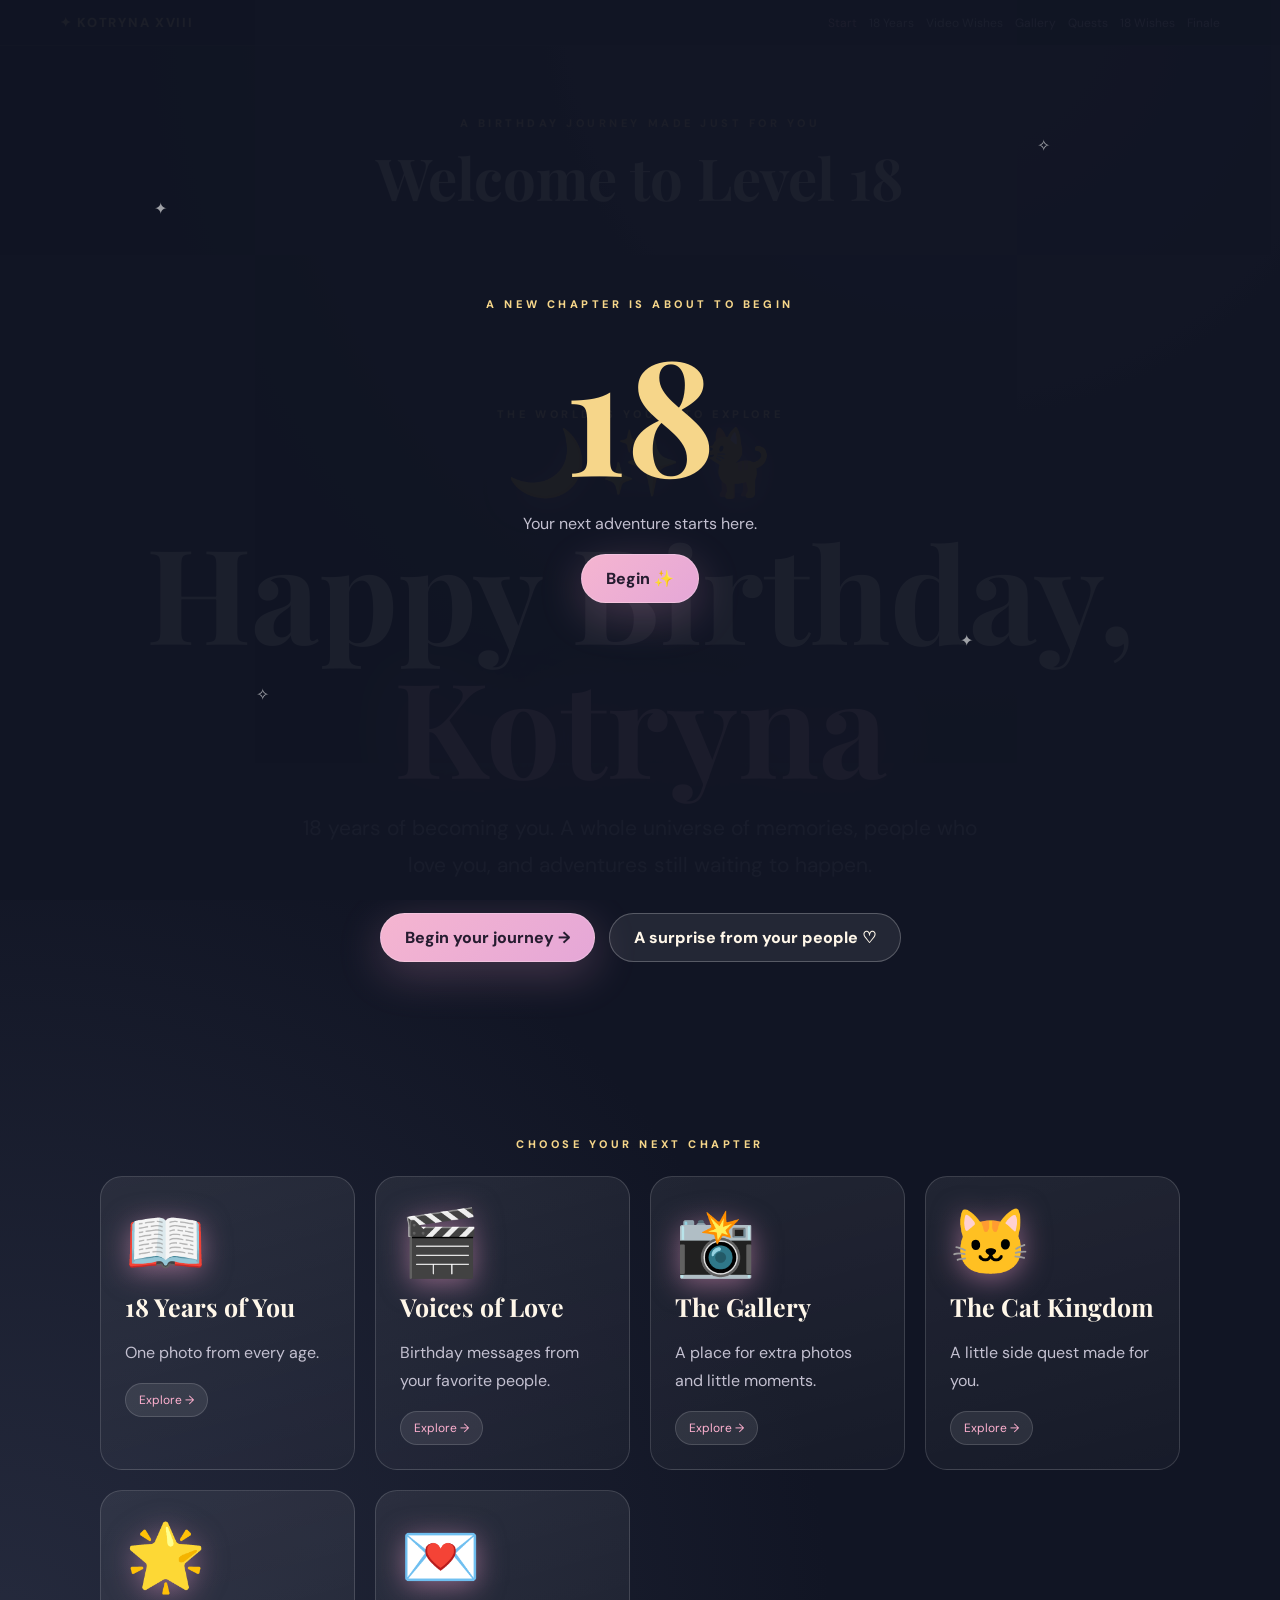
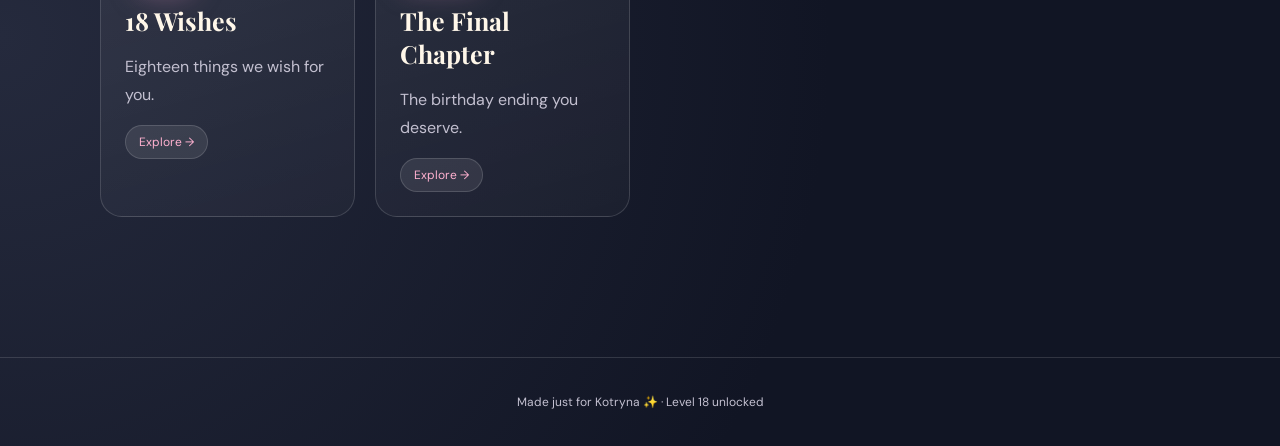
==== index.html @ 527541ea "Fix HTML encoding issues in index.html" ====
<!doctype html> <html lang="en"><head><meta charset="UTF-8"><meta name="viewport" content="width=device-width, initial-scale=1"><meta name="theme-color" content="#111524"><title>Welcome to Level 18 · Kotryna 18</title><link rel="stylesheet" href="style.css"></head><body><nav><a class="brand" href="index.html">✦ KOTRYNA XVIII</a><div class="navlinks"><a class="active" href="index.html">Start</a><a class="" href="journey.html">18 Years</a><a class="" href="videos.html">Video Wishes</a><a class="" href="memories.html">Gallery</a><a class="" href="quests.html">Quests</a><a class="" href="wishes.html">18 Wishes</a><a class="" href="finale.html">Finale</a></div></nav><main><section class="section center container"><div class="eyebrow">A birthday journey made just for you</div><h2>Welcome to Level 18</h2></section><div id="opening" class="veil"><div class="constellation" aria-hidden="true"><span style="left:12%;top:22%">✦</span><span style="left:81%;top:15%">✧</span><span style="left:75%;top:70%">✦</span><span style="left:20%;top:76%">✧</span></div><div><div class="eyebrow">A new chapter is about to begin</div><h1 id="introText">18</h1><p id="introSubtitle">Your next adventure starts here.</p><button class="btn" id="introBtn" onclick="advanceIntro()">Begin ✨</button></div></div><section class="hero"><div class="container"><div class="eyebrow">The world is yours to explore</div><div class="art">🌙 ✨ 🐈</div><h1>Happy Birthday,<br><span class="gradient">Kotryna</span></h1><p class="lead">18 years of becoming you. A whole universe of memories, people who love you, and adventures still waiting to happen.</p><div class="actions"><a class="btn" href="journey.html">Begin your journey →</a><a class="btn ghost" href="videos.html">A surprise from your people ♡</a></div></div></section><section class="section container"><div class="eyebrow center">Choose your next chapter</div><div class="grid" style="margin-top:25px"><a class="card reveal" href="journey.html"><div class="art">📖</div><h3>18 Years of You</h3><p>One photo from every age.</p><span class="pill">Explore →</span></a><a class="card reveal" href="videos.html"><div class="art">🎬</div><h3>Voices of Love</h3><p>Birthday messages from your favorite people.</p><span class="pill">Explore →</span></a><a class="card reveal" href="memories.html"><div class="art">📸</div><h3>The Gallery</h3><p>A place for extra photos and little moments.</p><span class="pill">Explore →</span></a><a class="card reveal" href="quests.html"><div class="art">🐱</div><h3>The Cat Kingdom</h3><p>A little side quest made for you.</p><span class="pill">Explore →</span></a><a class="card reveal" href="wishes.html"><div class="art">🌟</div><h3>18 Wishes</h3><p>Eighteen things we wish for you.</p><span class="pill">Explore →</span></a><a class="card reveal" href="finale.html"><div class="art">💌</div><h3>The Final Chapter</h3><p>The birthday ending you deserve.</p><span class="pill">Explore →</span></a></div></section><script>let introStage=0;function advanceIntro(){const t=document.getElementById("introText"),s=document.getElementById("introSubtitle"),b=document.getElementById("introBtn");introStage++;if(introStage===1){t.textContent="Happy Birthday";t.style.fontSize="clamp(45px,11vw,110px)";s.textContent="To someone truly one of a kind.";b.textContent="And the birthday girl is…"}else if(introStage===2){t.textContent="KOTRYNA";s.textContent="Level 18 unlocked ✨";b.textContent="Enter your world →"}else{document.getElementById("opening").classList.add("hidden")}};</script></main><footer class="footer">Made just for Kotryna ✨ · Level 18 unlocked</footer><script src="main.js"></script></body></html>
---- style.css ----
@import url('https://fonts.googleapis.com/css2?family=DM+Sans:wght@400;500;600;700;800&family=Playfair+Display:wght@500;600;700&display=swap');
:root{--bg:#111524;--nav:#1d2032;--panel:#252a40;--cream:#fff7e9;--pink:#ffb1d0;--gold:#f6d68a;--mint:#b5e4db;--sub:#c3c0d0}*{box-sizing:border-box}html{scroll-behavior:smooth}body{margin:0;color:var(--cream);font-family:'DM Sans',sans-serif;background:radial-gradient(circle at 75% 0%,#343051 0,transparent 36%),radial-gradient(circle at 0% 80%,#252a3d 0,transparent 40%),var(--bg);min-height:100vh}a{color:inherit;text-decoration:none}button,input{font:inherit}button{cursor:pointer}nav{position:sticky;top:0;z-index:12;background:#111524e8;backdrop-filter:blur(14px);border-bottom:1px solid #ffffff20;display:flex;align-items:center;justify-content:space-between;gap:12px;padding:14px clamp(15px,5vw,60px)}.brand{font-weight:800;letter-spacing:.13em;font-size:13px;color:var(--gold)}.navlinks{display:flex;flex-wrap:wrap;gap:12px}.navlinks a{font-size:12px;color:#dfdcea}.navlinks a:hover,.navlinks a.active{color:var(--pink)}.container{width:min(1080px,92vw);margin:auto}.hero{min-height:85vh;display:grid;place-items:center;text-align:center;padding:90px 14px}.eyebrow{font-size:11px;letter-spacing:.32em;text-transform:uppercase;color:var(--gold);font-weight:800}.title,h1,h2,h3{font-family:'Playfair Display',Georgia,serif}h1{font-size:clamp(53px,12vw,132px);line-height:1.02;margin:18px 0}h2{font-size:clamp(34px,6vw,58px);margin:8px 0 16px}h3{font-size:25px;margin:5px 0 12px}p{line-height:1.75;color:var(--sub)}.lead{font-size:clamp(16px,3vw,21px);max-width:700px;margin:0 auto 30px}.gradient{color:var(--pink);text-shadow:0 0 55px #f282c47a}.gold{color:var(--gold)}.btn{border:1px solid #ffffff3d;background:linear-gradient(135deg,#f5b5d0,#e5a7d7);color:#261c30;border-radius:50px;padding:13px 24px;font-weight:800;display:inline-block;box-shadow:0 12px 45px #ffacd73b;transition:transform .2s}.btn:hover{transform:translateY(-3px)}.btn.ghost{color:var(--cream);background:#ffffff14;box-shadow:none}.actions{display:flex;justify-content:center;flex-wrap:wrap;gap:14px}.section{padding:70px 0}.center{text-align:center}.muted{color:var(--sub)}.grid{display:grid;grid-template-columns:repeat(auto-fit,minmax(220px,1fr));gap:20px}.card{background:linear-gradient(165deg,#ffffff12,#ffffff07);border:1px solid #ffffff25;border-radius:22px;padding:24px;overflow:hidden}.card:hover{border-color:#facce377}.number{font-size:44px;font-family:'Playfair Display',Georgia,serif;color:var(--gold)}.footer{padding:36px 0;border-top:1px solid #ffffff22;text-align:center;color:var(--sub);font-size:12px;margin-top:70px}.pill{display:inline-block;background:#ffffff16;border:1px solid #ffffff25;border-radius:40px;padding:8px 13px;font-size:12px;color:var(--pink)}.art{font-size:65px;filter:drop-shadow(0 5px 14px #f4a0ce80)}.reveal{opacity:0;transform:translateY(25px);transition:all .8s}.reveal.visible{opacity:1;transform:none}.photo{width:100%;aspect-ratio:3/4;object-fit:cover;border-radius:15px;background:#353348}.image-frame{position:relative}.fallback{display:none;aspect-ratio:3/4;border:1px dashed #ffffff55;border-radius:15px;align-items:center;justify-content:center;flex-direction:column;text-align:center;padding:20px;background:#ffffff08}.fallback code{margin-top:12px;font-size:14px;color:var(--gold);overflow-wrap:anywhere}.age-card{padding:12px}.age-label{display:flex;justify-content:space-between;align-items:center;padding:14px 6px 4px}.age-label strong{font-family:'Playfair Display';font-size:26px}.age-label small{color:var(--sub)}.video{width:100%;aspect-ratio:16/9;border-radius:15px;background:#0b0d16}.video-card{padding:14px}.video-card h3{margin:16px 6px 3px}.video-note{margin:0 6px 16px;font-size:13px}.missing-media{padding:25px;text-align:center;background:#ffffff0d;border:1px dashed #ffffff55;border-radius:15px}.missing-media code{color:var(--gold)}.story-step{display:grid;grid-template-columns:50px 1fr;gap:18px;padding:22px 0;border-bottom:1px solid #ffffff25}.story-count{width:46px;height:46px;border-radius:50%;display:grid;place-items:center;background:#f8c9e63b;color:var(--pink);font-weight:800}.quest{cursor:pointer;min-height:180px;transition:.2s}.quest.done{border-color:var(--mint);background:#9adcd91c}.progress{height:12px;background:#ffffff15;border-radius:30px;overflow:hidden}.progress>div{height:100%;background:linear-gradient(90deg,var(--pink),var(--gold));transition:width .2s}.cat{font-size:110px;display:block;margin:12px;cursor:pointer;user-select:none;transition:transform .12s}.cat:active{transform:scale(.86) rotate(-7deg)}.letter{font-family:'Playfair Display';font-size:clamp(20px,3vw,28px);color:#fef1e9;line-height:1.8;max-width:780px;margin:30px auto}.star{cursor:pointer;border:1px solid #f9dca36a;border-radius:18px;background:#ffffff0b;color:var(--gold);font-size:30px;min-height:100px;padding:16px}.star:focus-visible,.btn:focus-visible{outline:3px solid var(--gold)}.star small{display:block;font-size:13px;color:var(--cream);margin-top:7px}.wish-text{font-size:20px;margin-top:20px;min-height:40px;color:var(--cream)}.veil{position:fixed;inset:0;background:#111524f4;z-index:30;display:grid;place-items:center;text-align:center;padding:20px}.veil.hidden{display:none}.veil h1{font-size:clamp(65px,18vw,160px);color:var(--gold);animation:glow 2s infinite alternate}@keyframes glow{from{text-shadow:0 0 12px #ffbdd073}to{text-shadow:0 0 75px #ffc5d5}}.constellation{position:absolute;inset:0;pointer-events:none;overflow:hidden}.constellation span{position:absolute;color:#fff9;animation:drift 8s ease-in-out infinite alternate}@keyframes drift{to{transform:translateY(-32px) rotate(22deg)}}@media(max-width:700px){nav{align-items:flex-start;flex-direction:column}.navlinks{gap:9px}.navlinks a{font-size:11px}.hero{min-height:72vh}.section{padding:44px 0}h1{font-size:clamp(55px,15vw,95px)}}.video+.missing-media{display:none}.video[style*="none"]+.missing-media{display:block}
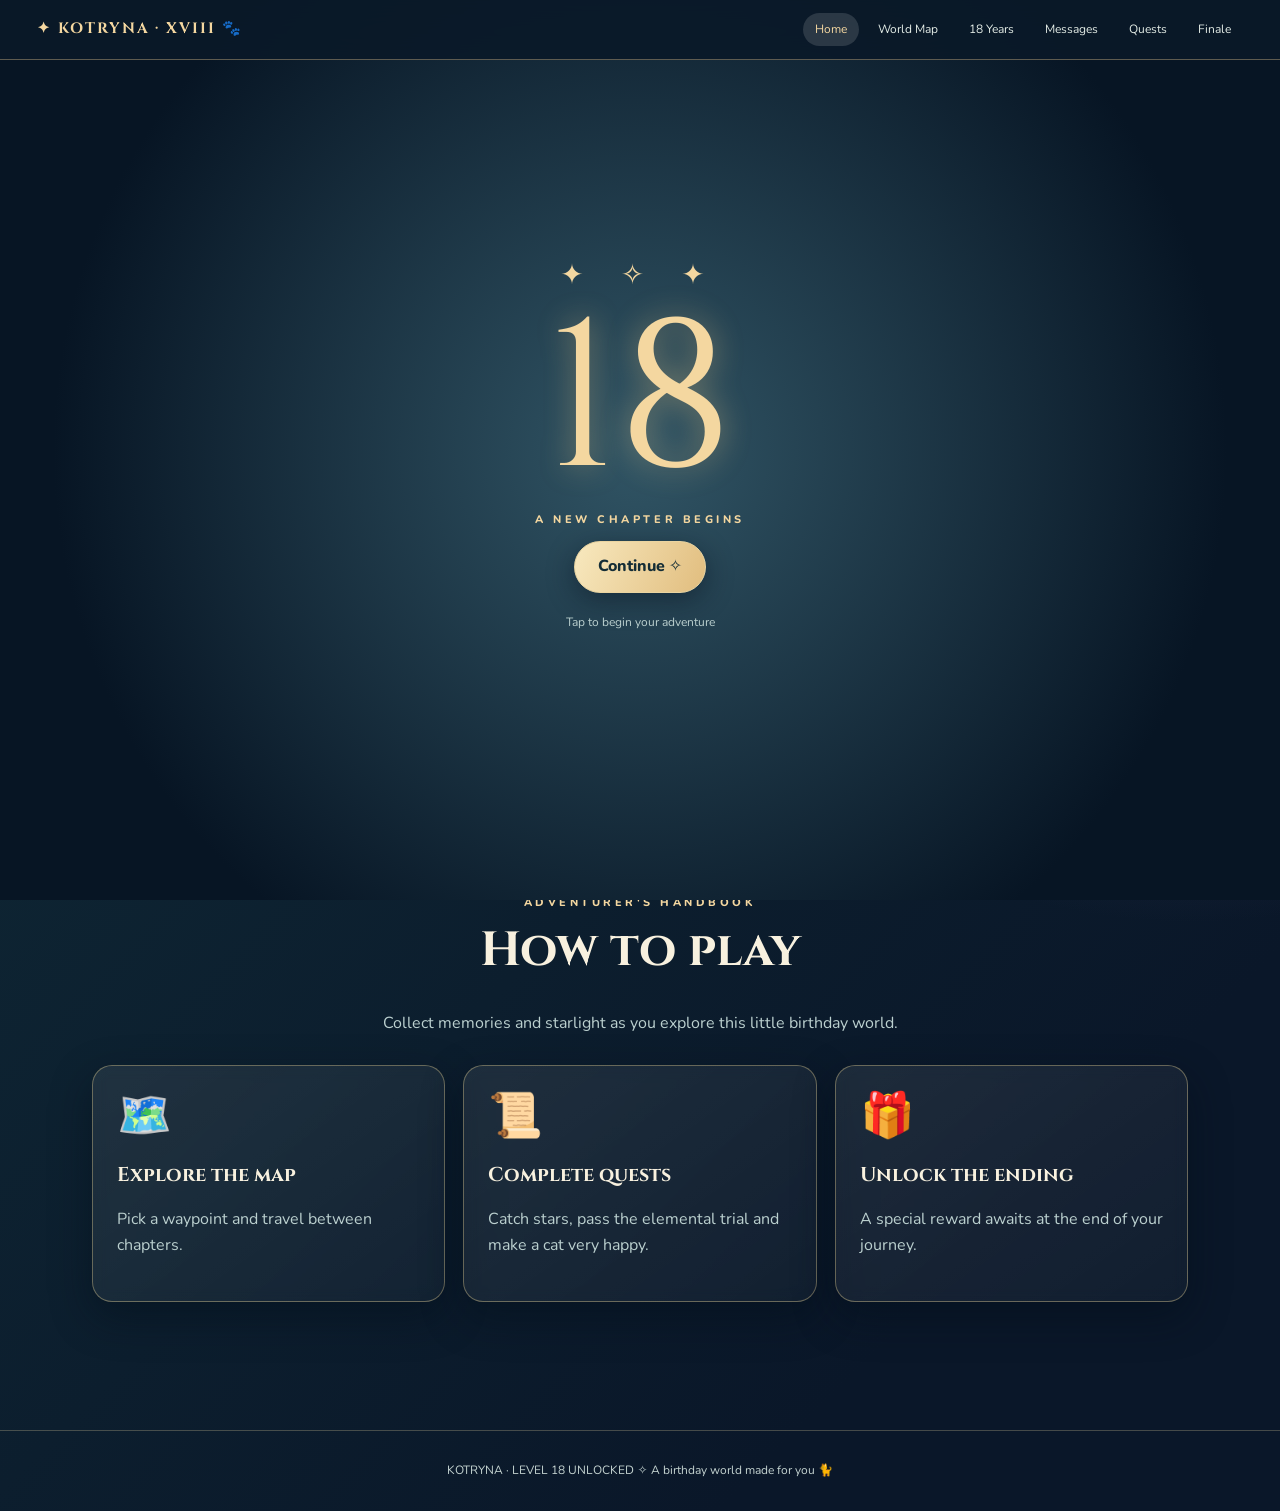
==== commit eea60460: "Add files via upload" ====
--- a/index.html
+++ b/index.html
@@ -1 +1 @@
-<!doctype html> <html lang="en"><head><meta charset="UTF-8"><meta name="viewport" content="width=device-width, initial-scale=1"><meta name="theme-color" content="#111524"><title>Welcome to Level 18 · Kotryna 18</title><link rel="stylesheet" href="style.css"></head><body><nav><a class="brand" href="index.html">✦ KOTRYNA XVIII</a><div class="navlinks"><a class="active" href="index.html">Start</a><a class="" href="journey.html">18 Years</a><a class="" href="videos.html">Video Wishes</a><a class="" href="memories.html">Gallery</a><a class="" href="quests.html">Quests</a><a class="" href="wishes.html">18 Wishes</a><a class="" href="finale.html">Finale</a></div></nav><main><section class="section center container"><div class="eyebrow">A birthday journey made just for you</div><h2>Welcome to Level 18</h2></section><div id="opening" class="veil"><div class="constellation" aria-hidden="true"><span style="left:12%;top:22%">✦</span><span style="left:81%;top:15%">✧</span><span style="left:75%;top:70%">✦</span><span style="left:20%;top:76%">✧</span></div><div><div class="eyebrow">A new chapter is about to begin</div><h1 id="introText">18</h1><p id="introSubtitle">Your next adventure starts here.</p><button class="btn" id="introBtn" onclick="advanceIntro()">Begin ✨</button></div></div><section class="hero"><div class="container"><div class="eyebrow">The world is yours to explore</div><div class="art">🌙 ✨ 🐈</div><h1>Happy Birthday,<br><span class="gradient">Kotryna</span></h1><p class="lead">18 years of becoming you. A whole universe of memories, people who love you, and adventures still waiting to happen.</p><div class="actions"><a class="btn" href="journey.html">Begin your journey →</a><a class="btn ghost" href="videos.html">A surprise from your people ♡</a></div></div></section><section class="section container"><div class="eyebrow center">Choose your next chapter</div><div class="grid" style="margin-top:25px"><a class="card reveal" href="journey.html"><div class="art">📖</div><h3>18 Years of You</h3><p>One photo from every age.</p><span class="pill">Explore →</span></a><a class="card reveal" href="videos.html"><div class="art">🎬</div><h3>Voices of Love</h3><p>Birthday messages from your favorite people.</p><span class="pill">Explore →</span></a><a class="card reveal" href="memories.html"><div class="art">📸</div><h3>The Gallery</h3><p>A place for extra photos and little moments.</p><span class="pill">Explore →</span></a><a class="card reveal" href="quests.html"><div class="art">🐱</div><h3>The Cat Kingdom</h3><p>A little side quest made for you.</p><span class="pill">Explore →</span></a><a class="card reveal" href="wishes.html"><div class="art">🌟</div><h3>18 Wishes</h3><p>Eighteen things we wish for you.</p><span class="pill">Explore →</span></a><a class="card reveal" href="finale.html"><div class="art">💌</div><h3>The Final Chapter</h3><p>The birthday ending you deserve.</p><span class="pill">Explore →</span></a></div></section><script>let introStage=0;function advanceIntro(){const t=document.getElementById("introText"),s=document.getElementById("introSubtitle"),b=document.getElementById("introBtn");introStage++;if(introStage===1){t.textContent="Happy Birthday";t.style.fontSize="clamp(45px,11vw,110px)";s.textContent="To someone truly one of a kind.";b.textContent="And the birthday girl is…"}else if(introStage===2){t.textContent="KOTRYNA";s.textContent="Level 18 unlocked ✨";b.textContent="Enter your world →"}else{document.getElementById("opening").classList.add("hidden")}};</script></main><footer class="footer">Made just for Kotryna ✨ · Level 18 unlocked</footer><script src="main.js"></script></body></html>
+<!doctype html><html lang="en"><head><meta charset="utf-8"><meta name="viewport" content="width=device-width,initial-scale=1"><meta name="theme-color" content="#102a38"><title>Welcome — Kotryna XVIII</title><link rel="stylesheet" href="style.css"></head><body><header><nav><a class="brand" href="index.html">✦ KOTRYNA · XVIII 🐾</a><button class="menuBtn" aria-label="Toggle menu">☰ Menu</button><div class="links"><a class="active" href="index.html">Home</a><a class="" href="world.html">World Map</a><a class="" href="journey.html">18 Years</a><a class="" href="videos.html">Messages</a><a class="" href="game.html">Quests</a><a class="" href="finale.html">Finale</a></div></nav></header><main class="shell"><div id="intro" class="overlay"><div><div class="sparkles">✦ ✧ ✦</div><div class="intro-age" id="bigIntro">18</div><p class="eyebrow" id="introCaption">A new chapter begins</p><button class="btn" id="introNext">Continue ✧</button><p class="subtle" style="margin-top:20px;font-size:12px">Tap to begin your adventure</p></div></div><section class="hero"><div><div class="eyebrow">An extraordinary birthday event · 02.11</div><div class="cat" style="font-size:100px">🐈</div><h1>Happy 18th Birthday,<br><span class="gold">Kotryna</span></h1><p class="lead">A new world is open. Follow the constellations, uncover eighteen chapters, hear the voices of your favorite people, and complete a birthday adventure made just for you.</p><div class="actions"><a class="btn" href="world.html">Enter the World ✦</a><a class="btn ghost" href="journey.html">Explore 18 Years</a></div></div></section><section class="section"><div class="section-title"><div class="eyebrow">Adventurer's handbook</div><h2>How to play</h2><p class="subtle">Collect memories and starlight as you explore this little birthday world.</p></div><div class="grid"><div class="card"><div class="glyph">🗺️</div><h3>Explore the map</h3><p>Pick a waypoint and travel between chapters.</p></div><div class="card"><div class="glyph">📜</div><h3>Complete quests</h3><p>Catch stars, pass the elemental trial and make a cat very happy.</p></div><div class="card"><div class="glyph">🎁</div><h3>Unlock the ending</h3><p>A special reward awaits at the end of your journey.</p></div></div></section><script>let introStep=0;const t=document.getElementById('bigIntro'),cap=document.getElementById('introCaption'),next=document.getElementById('introNext'),veil=document.getElementById('intro');next.onclick=()=>{introStep++;if(introStep===1){t.textContent='Happy Birthday';t.style.fontSize='clamp(38px,9vw,88px)';cap.textContent='The stars have a name to celebrate'}else if(introStep===2){t.textContent='KOTRYNA';cap.textContent='LEVEL 18 UNLOCKED';next.textContent='Start Adventure ✦'}else{veil.classList.add('hidden');sessionStorage.setItem('seenKotrynaIntro','1')}};if(sessionStorage.getItem('seenKotrynaIntro'))veil.remove();</script></main><footer class="footer">KOTRYNA · LEVEL 18 UNLOCKED ✧ A birthday world made for you 🐈</footer><script src="main.js"></script></body></html>
--- a/style.css
+++ b/style.css
@@ -1,2 +1,2 @@
-@import url('https://fonts.googleapis.com/css2?family=DM+Sans:wght@400;500;600;700;800&family=Playfair+Display:wght@500;600;700&display=swap');
-:root{--bg:#111524;--nav:#1d2032;--panel:#252a40;--cream:#fff7e9;--pink:#ffb1d0;--gold:#f6d68a;--mint:#b5e4db;--sub:#c3c0d0}*{box-sizing:border-box}html{scroll-behavior:smooth}body{margin:0;color:var(--cream);font-family:'DM Sans',sans-serif;background:radial-gradient(circle at 75% 0%,#343051 0,transparent 36%),radial-gradient(circle at 0% 80%,#252a3d 0,transparent 40%),var(--bg);min-height:100vh}a{color:inherit;text-decoration:none}button,input{font:inherit}button{cursor:pointer}nav{position:sticky;top:0;z-index:12;background:#111524e8;backdrop-filter:blur(14px);border-bottom:1px solid #ffffff20;display:flex;align-items:center;justify-content:space-between;gap:12px;padding:14px clamp(15px,5vw,60px)}.brand{font-weight:800;letter-spacing:.13em;font-size:13px;color:var(--gold)}.navlinks{display:flex;flex-wrap:wrap;gap:12px}.navlinks a{font-size:12px;color:#dfdcea}.navlinks a:hover,.navlinks a.active{color:var(--pink)}.container{width:min(1080px,92vw);margin:auto}.hero{min-height:85vh;display:grid;place-items:center;text-align:center;padding:90px 14px}.eyebrow{font-size:11px;letter-spacing:.32em;text-transform:uppercase;color:var(--gold);font-weight:800}.title,h1,h2,h3{font-family:'Playfair Display',Georgia,serif}h1{font-size:clamp(53px,12vw,132px);line-height:1.02;margin:18px 0}h2{font-size:clamp(34px,6vw,58px);margin:8px 0 16px}h3{font-size:25px;margin:5px 0 12px}p{line-height:1.75;color:var(--sub)}.lead{font-size:clamp(16px,3vw,21px);max-width:700px;margin:0 auto 30px}.gradient{color:var(--pink);text-shadow:0 0 55px #f282c47a}.gold{color:var(--gold)}.btn{border:1px solid #ffffff3d;background:linear-gradient(135deg,#f5b5d0,#e5a7d7);color:#261c30;border-radius:50px;padding:13px 24px;font-weight:800;display:inline-block;box-shadow:0 12px 45px #ffacd73b;transition:transform .2s}.btn:hover{transform:translateY(-3px)}.btn.ghost{color:var(--cream);background:#ffffff14;box-shadow:none}.actions{display:flex;justify-content:center;flex-wrap:wrap;gap:14px}.section{padding:70px 0}.center{text-align:center}.muted{color:var(--sub)}.grid{display:grid;grid-template-columns:repeat(auto-fit,minmax(220px,1fr));gap:20px}.card{background:linear-gradient(165deg,#ffffff12,#ffffff07);border:1px solid #ffffff25;border-radius:22px;padding:24px;overflow:hidden}.card:hover{border-color:#facce377}.number{font-size:44px;font-family:'Playfair Display',Georgia,serif;color:var(--gold)}.footer{padding:36px 0;border-top:1px solid #ffffff22;text-align:center;color:var(--sub);font-size:12px;margin-top:70px}.pill{display:inline-block;background:#ffffff16;border:1px solid #ffffff25;border-radius:40px;padding:8px 13px;font-size:12px;color:var(--pink)}.art{font-size:65px;filter:drop-shadow(0 5px 14px #f4a0ce80)}.reveal{opacity:0;transform:translateY(25px);transition:all .8s}.reveal.visible{opacity:1;transform:none}.photo{width:100%;aspect-ratio:3/4;object-fit:cover;border-radius:15px;background:#353348}.image-frame{position:relative}.fallback{display:none;aspect-ratio:3/4;border:1px dashed #ffffff55;border-radius:15px;align-items:center;justify-content:center;flex-direction:column;text-align:center;padding:20px;background:#ffffff08}.fallback code{margin-top:12px;font-size:14px;color:var(--gold);overflow-wrap:anywhere}.age-card{padding:12px}.age-label{display:flex;justify-content:space-between;align-items:center;padding:14px 6px 4px}.age-label strong{font-family:'Playfair Display';font-size:26px}.age-label small{color:var(--sub)}.video{width:100%;aspect-ratio:16/9;border-radius:15px;background:#0b0d16}.video-card{padding:14px}.video-card h3{margin:16px 6px 3px}.video-note{margin:0 6px 16px;font-size:13px}.missing-media{padding:25px;text-align:center;background:#ffffff0d;border:1px dashed #ffffff55;border-radius:15px}.missing-media code{color:var(--gold)}.story-step{display:grid;grid-template-columns:50px 1fr;gap:18px;padding:22px 0;border-bottom:1px solid #ffffff25}.story-count{width:46px;height:46px;border-radius:50%;display:grid;place-items:center;background:#f8c9e63b;color:var(--pink);font-weight:800}.quest{cursor:pointer;min-height:180px;transition:.2s}.quest.done{border-color:var(--mint);background:#9adcd91c}.progress{height:12px;background:#ffffff15;border-radius:30px;overflow:hidden}.progress>div{height:100%;background:linear-gradient(90deg,var(--pink),var(--gold));transition:width .2s}.cat{font-size:110px;display:block;margin:12px;cursor:pointer;user-select:none;transition:transform .12s}.cat:active{transform:scale(.86) rotate(-7deg)}.letter{font-family:'Playfair Display';font-size:clamp(20px,3vw,28px);color:#fef1e9;line-height:1.8;max-width:780px;margin:30px auto}.star{cursor:pointer;border:1px solid #f9dca36a;border-radius:18px;background:#ffffff0b;color:var(--gold);font-size:30px;min-height:100px;padding:16px}.star:focus-visible,.btn:focus-visible{outline:3px solid var(--gold)}.star small{display:block;font-size:13px;color:var(--cream);margin-top:7px}.wish-text{font-size:20px;margin-top:20px;min-height:40px;color:var(--cream)}.veil{position:fixed;inset:0;background:#111524f4;z-index:30;display:grid;place-items:center;text-align:center;padding:20px}.veil.hidden{display:none}.veil h1{font-size:clamp(65px,18vw,160px);color:var(--gold);animation:glow 2s infinite alternate}@keyframes glow{from{text-shadow:0 0 12px #ffbdd073}to{text-shadow:0 0 75px #ffc5d5}}.constellation{position:absolute;inset:0;pointer-events:none;overflow:hidden}.constellation span{position:absolute;color:#fff9;animation:drift 8s ease-in-out infinite alternate}@keyframes drift{to{transform:translateY(-32px) rotate(22deg)}}@media(max-width:700px){nav{align-items:flex-start;flex-direction:column}.navlinks{gap:9px}.navlinks a{font-size:11px}.hero{min-height:72vh}.section{padding:44px 0}h1{font-size:clamp(55px,15vw,95px)}}.video+.missing-media{display:none}.video[style*="none"]+.missing-media{display:block}+@import url('https://fonts.googleapis.com/css2?family=Cinzel:wght@400;600;700&family=Nunito:wght@400;600;700;800&display=swap');
+:root{--night:#102a38;--deep:#0a1c2c;--teal:#245c66;--gold:#f4d7a0;--cream:#f8f1df;--mint:#9ad3c1;--pink:#f1b8c2;--muted:#bbd0cf}*{box-sizing:border-box}html{scroll-behavior:smooth}body{margin:0;background:radial-gradient(ellipse at 10% 0%,#285c63 0%,transparent 42%),radial-gradient(ellipse at 93% 25%,#44416b 0%,transparent 34%),linear-gradient(135deg,#102c38,#0a1729 80%);color:var(--cream);font:16px/1.6 Nunito,system-ui,sans-serif;min-height:100vh}body:before{content:'✦  ·  ✧  ·  ✦  ·  ✧  ·  ✦';pointer-events:none;position:fixed;top:7%;right:-7%;opacity:.13;font-size:60px;transform:rotate(-17deg);z-index:0}a{color:inherit;text-decoration:none}button{font:inherit;cursor:pointer}h1,h2,h3,.brand{font-family:Cinzel,Georgia,serif;line-height:1.22}h1{font-size:clamp(2.6rem,7vw,5.6rem);margin:.25em 0}h2{font-size:clamp(1.9rem,4vw,3rem);margin:.2em 0 .65em}h3{font-size:1.25rem}p{margin:.4em 0 1.2em}header{position:sticky;top:0;z-index:10;background:#0a1a29eb;border-bottom:1px solid #eacb9360;backdrop-filter:blur(15px)}nav{max-width:1250px;margin:auto;padding:13px 22px;display:flex;justify-content:space-between;gap:16px;align-items:center}.brand{letter-spacing:.13em;font-size:15px;color:var(--gold);font-weight:700}.links{display:flex;gap:7px;flex-wrap:wrap}.links a{font-size:12px;padding:7px 12px;border-radius:24px;color:#e3ece6}.links a:hover,.links .active{background:#ffffff22;color:var(--gold)}.menuBtn{display:none}.shell{max-width:1140px;margin:auto;padding:52px 22px 80px;position:relative;z-index:1}.center{text-align:center}.hero{min-height:70vh;display:flex;align-items:center;justify-content:center;text-align:center;padding:55px 0;position:relative}.eyebrow{text-transform:uppercase;letter-spacing:.32em;color:var(--gold);font-weight:800;font-size:11px}.lead{font-size:clamp(1.1rem,2.3vw,1.35rem);max-width:730px;margin:0 auto 28px;color:#deece8}.gold{color:var(--gold)}.btn{display:inline-flex;align-items:center;justify-content:center;gap:9px;border:1px solid #ead4a0;background:linear-gradient(115deg,#f8e9bf,#e1bd7e);color:#142d36;border-radius:100px;padding:12px 23px;font-weight:800;box-shadow:0 7px 28px #060f1b77;transition:.2s}.btn:hover{transform:translateY(-3px)}.btn.ghost{background:#ffffff0c;color:var(--cream);border-color:#b7d0ce70}.actions{display:flex;gap:12px;justify-content:center;flex-wrap:wrap}.panel,.card{border:1px solid #dac58d6b;background:linear-gradient(145deg,#ffffff14,#ffffff08);border-radius:20px;box-shadow:0 15px 42px #020e1875;backdrop-filter:blur(7px)}.panel{padding:25px}.grid{display:grid;grid-template-columns:repeat(3,minmax(0,1fr));gap:18px}.card{padding:24px;transition:.2s;min-height:195px;display:block}.card:hover{transform:translateY(-5px);border-color:var(--gold)}.card p{color:var(--muted)}.glyph{font-size:44px;line-height:1.2;margin:0 0 9px}.tag{display:inline-block;border-radius:40px;border:1px solid #f7dfa277;padding:4px 11px;color:var(--gold);font-size:12px}.section{padding:48px 0}.section-title{text-align:center;margin:0 0 28px}.cat{display:inline-block;animation:bob 3s infinite ease-in-out;filter:drop-shadow(0 10px 13px #0008)}@keyframes bob{50%{transform:translateY(-8px)}}.map{background:radial-gradient(ellipse at 55% 35%,#517b6d 0%,#294f57 31%,#18374b 64%,#102333 100%);min-height:510px;position:relative;overflow:hidden;border:2px solid #deb97d;border-radius:25px}.map:before{content:'';position:absolute;inset:18px;border:2px dashed #f4dcab3d;border-radius:30% 40% 50% 45%;transform:rotate(-7deg);pointer-events:none}.map-point{position:absolute;transform:translate(-50%,-50%);max-width:160px;text-align:center}.map-point a{display:inline-flex;background:#132e3edb;border:2px solid var(--gold);border-radius:50%;height:64px;width:64px;align-items:center;justify-content:center;font-size:29px;box-shadow:0 0 0 8px #e8c78423,0 0 35px #f1ce8c44}.map-point a:hover{background:#38676a;scale:1.08}.map-point span{display:block;font-weight:800;text-shadow:0 2px 7px #001;font-size:13px;margin-top:12px}.photo-grid{display:grid;grid-template-columns:repeat(3,1fr);gap:20px}.photo-card{overflow:hidden;padding:10px;text-align:center}.photo-frame{aspect-ratio:4/5;border-radius:14px;background:#173444;position:relative;overflow:hidden;display:flex;align-items:center;justify-content:center}.photo-frame img{width:100%;height:100%;object-fit:cover;display:block}.photo-fallback{position:absolute;inset:0;background:radial-gradient(circle,#355c67,#152e3e);display:flex;align-items:center;justify-content:center;flex-direction:column;padding:20px;color:var(--gold)}.photo-fallback strong{font:35px Cinzel}.photo-card h3{margin:12px 0 3px}.musicbox{margin:18px auto;max-width:750px;padding:15px;border:1px solid #ecdfa066;border-radius:18px;background:#ffffff0d;display:flex;justify-content:space-between;align-items:center;gap:15px;flex-wrap:wrap}.video-grid{display:grid;grid-template-columns:repeat(2,minmax(0,1fr));gap:18px}.video-card video{width:100%;aspect-ratio:16/9;background:#071725;border-radius:14px;margin:10px 0}.video-missing{aspect-ratio:16/9;display:grid;place-items:center;background:#152e40;border-radius:14px;margin:12px 0;color:#cdd6d3;text-align:center;padding:15px}.video-missing b{font-size:35px;display:block}.quiz-options{display:grid;grid-template-columns:repeat(2,1fr);gap:10px}.choice{border-radius:13px;border:1px solid #d5c48d77;background:#173746;padding:15px;color:white;text-align:left}.choice:hover{background:#2d5e64}.choice.correct{border-color:#84dfaa;background:#1a634b}.choice.wrong{border-color:#fb9393;background:#71393a}.progress{height:14px;background:#061a27;border-radius:100px;overflow:hidden;border:1px solid #e5ce9370}.progress>div{height:100%;width:0;background:linear-gradient(90deg,#85cbb9,#f0d18d);transition:width .3s}.game-area{height:330px;background:radial-gradient(ellipse at center,#3f6a6a,#123548 75%);position:relative;overflow:hidden;border-radius:20px;border:1px solid #dacc8b86;margin:16px 0}.star{position:absolute;font-size:32px;background:none;border:0;filter:drop-shadow(0 3px 7px #f7d79ab0);animation:bob 2s infinite}.hud{display:flex;align-items:center;justify-content:space-between;gap:12px;flex-wrap:wrap;margin:16px 0}.quest-layout{display:grid;grid-template-columns:1fr 1fr;gap:20px}.subtle{color:var(--muted)}.status{border:1px solid #e5cc9175;padding:7px 14px;border-radius:30px;color:var(--gold);font-size:13px}.secret{display:none}.secret.show{display:block}.reward{text-align:center;padding:35px;background:radial-gradient(circle,#5e6578,#132f3e 70%);border-radius:22px;border:2px solid var(--gold)}.reward h2{color:var(--gold)}.footer{text-align:center;border-top:1px solid #e9d7a344;padding:30px 15px;color:#c4d3d0;font-size:12px}.overlay{position:fixed;inset:0;background:radial-gradient(circle at center,#315565,#071524 75%);z-index:100;display:flex;justify-content:center;align-items:center;text-align:center;padding:20px;transition:opacity .7s}.overlay.hidden{opacity:0;pointer-events:none}.intro-age{font-family:Cinzel;font-size:clamp(5rem,21vw,13rem);color:var(--gold);line-height:1;text-shadow:0 0 30px #f5cb8066;animation:appear .6s both}@keyframes appear{from{transform:scale(.6);opacity:0}to{transform:scale(1);opacity:1}}.sparkles{font-size:28px;letter-spacing:15px;color:var(--gold)}.credit{margin-top:35px;text-align:center}.howto{display:flex;gap:10px;justify-content:center;flex-wrap:wrap}.howto span{border:1px solid #e7cf9580;padding:8px 13px;border-radius:30px;background:#0d2836}.video-frame{aspect-ratio:16/9;max-width:800px;margin:20px auto;background:#071725;border:1px solid #e5ce9388;border-radius:18px;overflow:hidden;display:grid;place-items:center}.video-frame iframe{width:100%;height:100%;border:0}.miniCat{font-size:60px;cursor:pointer;user-select:none}.miniCat:active{scale:.9}@media(max-width:800px){nav{align-items:flex-start;flex-wrap:wrap}.menuBtn{display:block;background:none;border:1px solid #dcc88e;color:white;border-radius:10px;padding:5px 10px}.links{display:none;width:100%;flex-direction:column}.links.open{display:flex}.grid{grid-template-columns:repeat(2,1fr)}.photo-grid{grid-template-columns:repeat(2,1fr)}.quest-layout{grid-template-columns:1fr}.map-point a{width:54px;height:54px}.map-point span{font-size:11px}.shell{padding-top:32px}}@media(max-width:510px){.grid,.photo-grid,.video-grid{grid-template-columns:1fr}.hero{min-height:72vh}.panel{padding:17px}.map{min-height:470px}.map-point{max-width:105px}.map-point a{height:45px;width:45px;font-size:22px}.map-point span{font-size:10px}.quiz-options{grid-template-columns:1fr}}
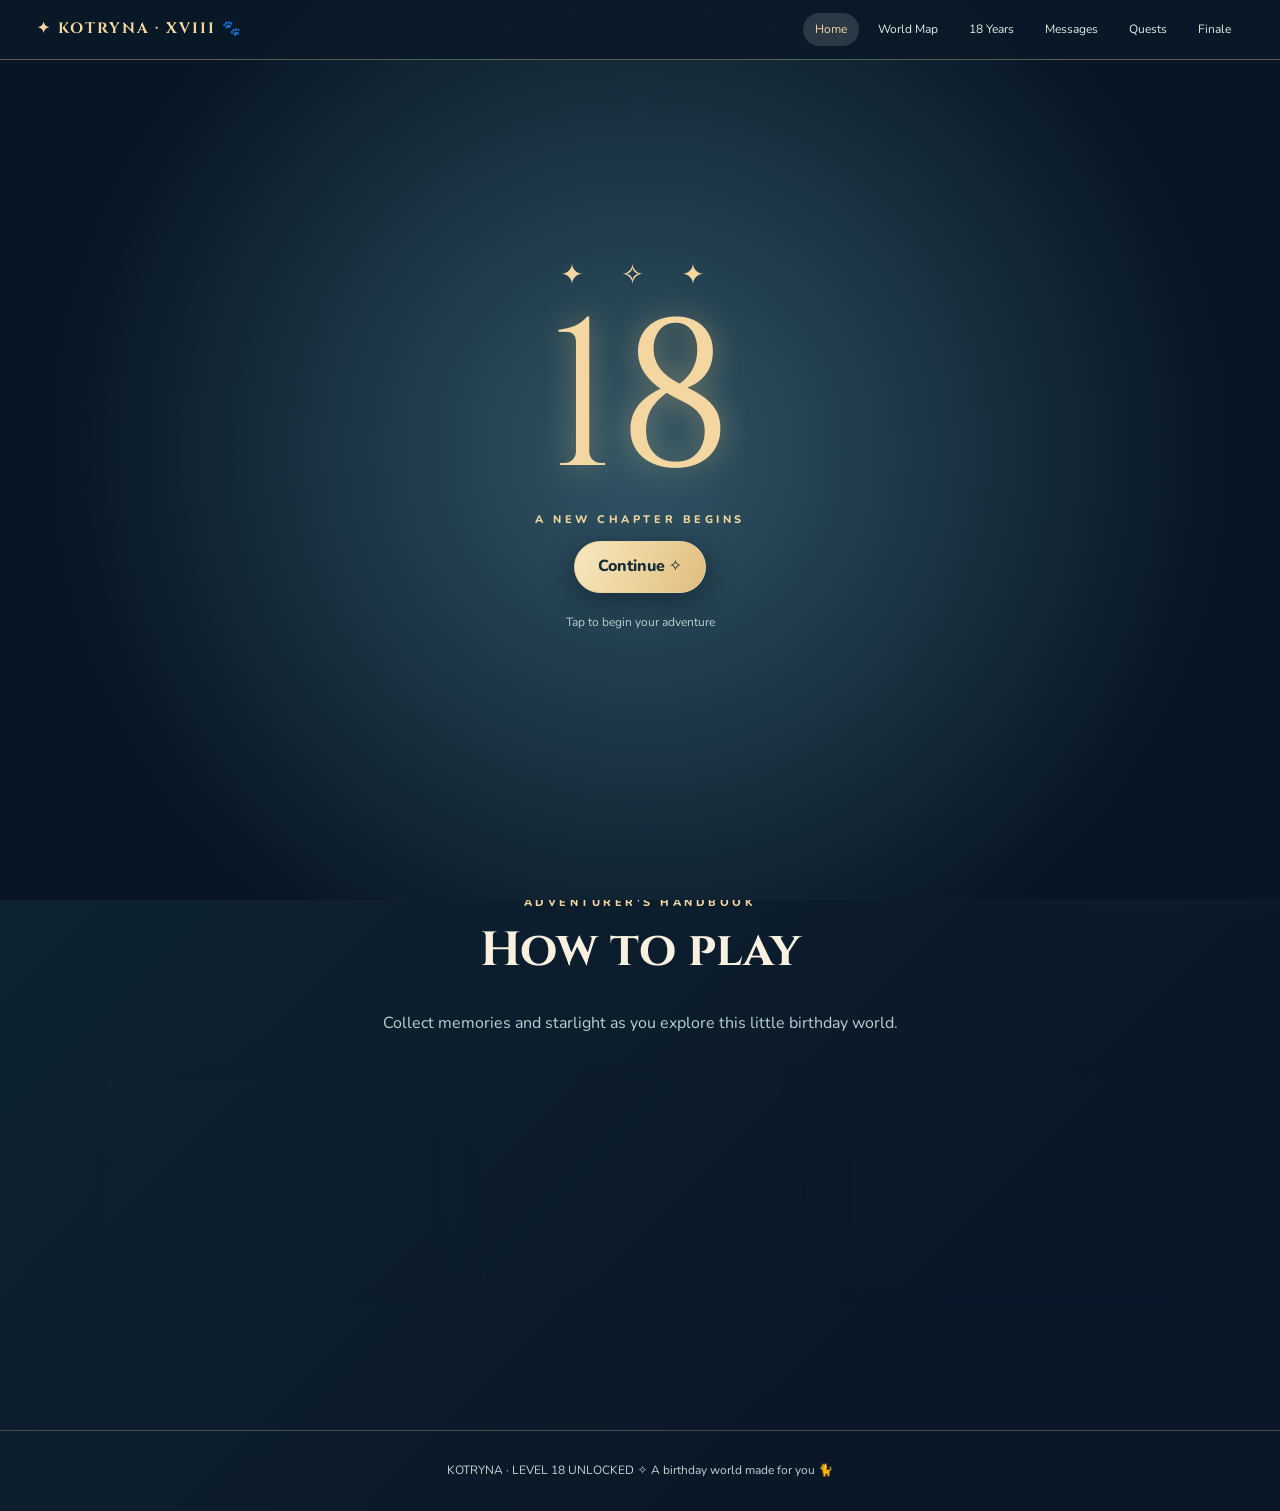
==== commit 2a544aba: "Add files via upload" ====
--- a/index.html
+++ b/index.html
@@ -1 +1,149 @@
-<!doctype html><html lang="en"><head><meta charset="utf-8"><meta name="viewport" content="width=device-width,initial-scale=1"><meta name="theme-color" content="#102a38"><title>Welcome — Kotryna XVIII</title><link rel="stylesheet" href="style.css"></head><body><header><nav><a class="brand" href="index.html">✦ KOTRYNA · XVIII 🐾</a><button class="menuBtn" aria-label="Toggle menu">☰ Menu</button><div class="links"><a class="active" href="index.html">Home</a><a class="" href="world.html">World Map</a><a class="" href="journey.html">18 Years</a><a class="" href="videos.html">Messages</a><a class="" href="game.html">Quests</a><a class="" href="finale.html">Finale</a></div></nav></header><main class="shell"><div id="intro" class="overlay"><div><div class="sparkles">✦ ✧ ✦</div><div class="intro-age" id="bigIntro">18</div><p class="eyebrow" id="introCaption">A new chapter begins</p><button class="btn" id="introNext">Continue ✧</button><p class="subtle" style="margin-top:20px;font-size:12px">Tap to begin your adventure</p></div></div><section class="hero"><div><div class="eyebrow">An extraordinary birthday event · 02.11</div><div class="cat" style="font-size:100px">🐈</div><h1>Happy 18th Birthday,<br><span class="gold">Kotryna</span></h1><p class="lead">A new world is open. Follow the constellations, uncover eighteen chapters, hear the voices of your favorite people, and complete a birthday adventure made just for you.</p><div class="actions"><a class="btn" href="world.html">Enter the World ✦</a><a class="btn ghost" href="journey.html">Explore 18 Years</a></div></div></section><section class="section"><div class="section-title"><div class="eyebrow">Adventurer's handbook</div><h2>How to play</h2><p class="subtle">Collect memories and starlight as you explore this little birthday world.</p></div><div class="grid"><div class="card"><div class="glyph">🗺️</div><h3>Explore the map</h3><p>Pick a waypoint and travel between chapters.</p></div><div class="card"><div class="glyph">📜</div><h3>Complete quests</h3><p>Catch stars, pass the elemental trial and make a cat very happy.</p></div><div class="card"><div class="glyph">🎁</div><h3>Unlock the ending</h3><p>A special reward awaits at the end of your journey.</p></div></div></section><script>let introStep=0;const t=document.getElementById('bigIntro'),cap=document.getElementById('introCaption'),next=document.getElementById('introNext'),veil=document.getElementById('intro');next.onclick=()=>{introStep++;if(introStep===1){t.textContent='Happy Birthday';t.style.fontSize='clamp(38px,9vw,88px)';cap.textContent='The stars have a name to celebrate'}else if(introStep===2){t.textContent='KOTRYNA';cap.textContent='LEVEL 18 UNLOCKED';next.textContent='Start Adventure ✦'}else{veil.classList.add('hidden');sessionStorage.setItem('seenKotrynaIntro','1')}};if(sessionStorage.getItem('seenKotrynaIntro'))veil.remove();</script></main><footer class="footer">KOTRYNA · LEVEL 18 UNLOCKED ✧ A birthday world made for you 🐈</footer><script src="main.js"></script></body></html>+<!doctype html>
+<html lang="en">
+ <head>
+  <meta charset="utf-8"/>
+  <meta content="width=device-width,initial-scale=1" name="viewport"/>
+  <meta content="#102a38" name="theme-color"/>
+  <title>
+   Welcome — Kotryna XVIII
+  </title>
+  <link href="style.css" rel="stylesheet"/>
+ </head>
+ <body>
+  <header>
+   <nav>
+    <a class="brand" href="index.html">
+     ✦ KOTRYNA · XVIII 🐾
+    </a>
+    <button aria-label="Toggle menu" class="menuBtn">
+     ☰ Menu
+    </button>
+    <div class="links">
+     <a class="active" href="index.html">
+      Home
+     </a>
+     <a class="" href="world.html">
+      World Map
+     </a>
+     <a class="" href="journey.html">
+      18 Years
+     </a>
+     <a class="" href="videos.html">
+      Messages
+     </a>
+     <a class="" href="game.html">
+      Quests
+     </a>
+     <a class="" href="finale.html">
+      Finale
+     </a>
+    </div>
+   </nav>
+  </header>
+  <main class="shell">
+   <div class="overlay" id="intro">
+    <div>
+     <div class="sparkles">
+      ✦ ✧ ✦
+     </div>
+     <div class="intro-age" id="bigIntro">
+      18
+     </div>
+     <p class="eyebrow" id="introCaption">
+      A new chapter begins
+     </p>
+     <button class="btn" id="introNext">
+      Continue ✧
+     </button>
+     <p class="subtle" style="margin-top:20px;font-size:12px">
+      Tap to begin your adventure
+     </p>
+    </div>
+   </div>
+   <section class="hero">
+    <div>
+     <div class="eyebrow">
+      An extraordinary birthday event · 02.11
+     </div>
+     <div class="cat" style="font-size:100px">
+      🐈
+     </div>
+     <h1>
+      Happy 18th Birthday,
+      <br/>
+      <span class="gold">
+       Kotryna
+      </span>
+     </h1>
+     <p class="lead">
+      A new world is open. Follow the constellations, uncover eighteen chapters, hear the voices of your favorite people, and complete a birthday adventure made just for you.
+     </p>
+     <div class="actions">
+      <a class="btn" href="world.html">
+       Enter the World ✦
+      </a>
+      <a class="btn ghost" href="journey.html">
+       Explore 18 Years
+      </a>
+     </div>
+    </div>
+   </section>
+   <section class="section">
+    <div class="section-title">
+     <div class="eyebrow">
+      Adventurer's handbook
+     </div>
+     <h2>
+      How to play
+     </h2>
+     <p class="subtle">
+      Collect memories and starlight as you explore this little birthday world.
+     </p>
+    </div>
+    <div class="grid">
+     <div class="card">
+      <div class="glyph">
+       🗺️
+      </div>
+      <h3>
+       Explore the map
+      </h3>
+      <p>
+       Pick a waypoint and travel between chapters.
+      </p>
+     </div>
+     <div class="card">
+      <div class="glyph">
+       📜
+      </div>
+      <h3>
+       Complete quests
+      </h3>
+      <p>
+       Catch stars, pass the elemental trial and make a cat very happy.
+      </p>
+     </div>
+     <div class="card">
+      <div class="glyph">
+       🎁
+      </div>
+      <h3>
+       Unlock the ending
+      </h3>
+      <p>
+       A special reward awaits at the end of your journey.
+      </p>
+     </div>
+    </div>
+   </section>
+   <script>
+    let introStep=0;const t=document.getElementById('bigIntro'),cap=document.getElementById('introCaption'),next=document.getElementById('introNext'),veil=document.getElementById('intro');next.onclick=()=>{introStep++;if(introStep===1){t.textContent='Happy Birthday';t.style.fontSize='clamp(38px,9vw,88px)';cap.textContent='The stars have a name to celebrate'}else if(introStep===2){t.textContent='KOTRYNA';cap.textContent='LEVEL 18 UNLOCKED';next.textContent='Start Adventure ✦'}else{veil.classList.add('hidden');sessionStorage.setItem('seenKotrynaIntro','1')}};if(sessionStorage.getItem('seenKotrynaIntro'))veil.remove();
+   </script>
+  </main>
+  <footer class="footer">
+   KOTRYNA · LEVEL 18 UNLOCKED ✧ A birthday world made for you 🐈
+  </footer>
+  <script src="main.js">
+  </script>
+ </body>
+</html>
--- a/style.css
+++ b/style.css
@@ -1,2 +1,768 @@
 @import url('https://fonts.googleapis.com/css2?family=Cinzel:wght@400;600;700&family=Nunito:wght@400;600;700;800&display=swap');
-:root{--night:#102a38;--deep:#0a1c2c;--teal:#245c66;--gold:#f4d7a0;--cream:#f8f1df;--mint:#9ad3c1;--pink:#f1b8c2;--muted:#bbd0cf}*{box-sizing:border-box}html{scroll-behavior:smooth}body{margin:0;background:radial-gradient(ellipse at 10% 0%,#285c63 0%,transparent 42%),radial-gradient(ellipse at 93% 25%,#44416b 0%,transparent 34%),linear-gradient(135deg,#102c38,#0a1729 80%);color:var(--cream);font:16px/1.6 Nunito,system-ui,sans-serif;min-height:100vh}body:before{content:'✦  ·  ✧  ·  ✦  ·  ✧  ·  ✦';pointer-events:none;position:fixed;top:7%;right:-7%;opacity:.13;font-size:60px;transform:rotate(-17deg);z-index:0}a{color:inherit;text-decoration:none}button{font:inherit;cursor:pointer}h1,h2,h3,.brand{font-family:Cinzel,Georgia,serif;line-height:1.22}h1{font-size:clamp(2.6rem,7vw,5.6rem);margin:.25em 0}h2{font-size:clamp(1.9rem,4vw,3rem);margin:.2em 0 .65em}h3{font-size:1.25rem}p{margin:.4em 0 1.2em}header{position:sticky;top:0;z-index:10;background:#0a1a29eb;border-bottom:1px solid #eacb9360;backdrop-filter:blur(15px)}nav{max-width:1250px;margin:auto;padding:13px 22px;display:flex;justify-content:space-between;gap:16px;align-items:center}.brand{letter-spacing:.13em;font-size:15px;color:var(--gold);font-weight:700}.links{display:flex;gap:7px;flex-wrap:wrap}.links a{font-size:12px;padding:7px 12px;border-radius:24px;color:#e3ece6}.links a:hover,.links .active{background:#ffffff22;color:var(--gold)}.menuBtn{display:none}.shell{max-width:1140px;margin:auto;padding:52px 22px 80px;position:relative;z-index:1}.center{text-align:center}.hero{min-height:70vh;display:flex;align-items:center;justify-content:center;text-align:center;padding:55px 0;position:relative}.eyebrow{text-transform:uppercase;letter-spacing:.32em;color:var(--gold);font-weight:800;font-size:11px}.lead{font-size:clamp(1.1rem,2.3vw,1.35rem);max-width:730px;margin:0 auto 28px;color:#deece8}.gold{color:var(--gold)}.btn{display:inline-flex;align-items:center;justify-content:center;gap:9px;border:1px solid #ead4a0;background:linear-gradient(115deg,#f8e9bf,#e1bd7e);color:#142d36;border-radius:100px;padding:12px 23px;font-weight:800;box-shadow:0 7px 28px #060f1b77;transition:.2s}.btn:hover{transform:translateY(-3px)}.btn.ghost{background:#ffffff0c;color:var(--cream);border-color:#b7d0ce70}.actions{display:flex;gap:12px;justify-content:center;flex-wrap:wrap}.panel,.card{border:1px solid #dac58d6b;background:linear-gradient(145deg,#ffffff14,#ffffff08);border-radius:20px;box-shadow:0 15px 42px #020e1875;backdrop-filter:blur(7px)}.panel{padding:25px}.grid{display:grid;grid-template-columns:repeat(3,minmax(0,1fr));gap:18px}.card{padding:24px;transition:.2s;min-height:195px;display:block}.card:hover{transform:translateY(-5px);border-color:var(--gold)}.card p{color:var(--muted)}.glyph{font-size:44px;line-height:1.2;margin:0 0 9px}.tag{display:inline-block;border-radius:40px;border:1px solid #f7dfa277;padding:4px 11px;color:var(--gold);font-size:12px}.section{padding:48px 0}.section-title{text-align:center;margin:0 0 28px}.cat{display:inline-block;animation:bob 3s infinite ease-in-out;filter:drop-shadow(0 10px 13px #0008)}@keyframes bob{50%{transform:translateY(-8px)}}.map{background:radial-gradient(ellipse at 55% 35%,#517b6d 0%,#294f57 31%,#18374b 64%,#102333 100%);min-height:510px;position:relative;overflow:hidden;border:2px solid #deb97d;border-radius:25px}.map:before{content:'';position:absolute;inset:18px;border:2px dashed #f4dcab3d;border-radius:30% 40% 50% 45%;transform:rotate(-7deg);pointer-events:none}.map-point{position:absolute;transform:translate(-50%,-50%);max-width:160px;text-align:center}.map-point a{display:inline-flex;background:#132e3edb;border:2px solid var(--gold);border-radius:50%;height:64px;width:64px;align-items:center;justify-content:center;font-size:29px;box-shadow:0 0 0 8px #e8c78423,0 0 35px #f1ce8c44}.map-point a:hover{background:#38676a;scale:1.08}.map-point span{display:block;font-weight:800;text-shadow:0 2px 7px #001;font-size:13px;margin-top:12px}.photo-grid{display:grid;grid-template-columns:repeat(3,1fr);gap:20px}.photo-card{overflow:hidden;padding:10px;text-align:center}.photo-frame{aspect-ratio:4/5;border-radius:14px;background:#173444;position:relative;overflow:hidden;display:flex;align-items:center;justify-content:center}.photo-frame img{width:100%;height:100%;object-fit:cover;display:block}.photo-fallback{position:absolute;inset:0;background:radial-gradient(circle,#355c67,#152e3e);display:flex;align-items:center;justify-content:center;flex-direction:column;padding:20px;color:var(--gold)}.photo-fallback strong{font:35px Cinzel}.photo-card h3{margin:12px 0 3px}.musicbox{margin:18px auto;max-width:750px;padding:15px;border:1px solid #ecdfa066;border-radius:18px;background:#ffffff0d;display:flex;justify-content:space-between;align-items:center;gap:15px;flex-wrap:wrap}.video-grid{display:grid;grid-template-columns:repeat(2,minmax(0,1fr));gap:18px}.video-card video{width:100%;aspect-ratio:16/9;background:#071725;border-radius:14px;margin:10px 0}.video-missing{aspect-ratio:16/9;display:grid;place-items:center;background:#152e40;border-radius:14px;margin:12px 0;color:#cdd6d3;text-align:center;padding:15px}.video-missing b{font-size:35px;display:block}.quiz-options{display:grid;grid-template-columns:repeat(2,1fr);gap:10px}.choice{border-radius:13px;border:1px solid #d5c48d77;background:#173746;padding:15px;color:white;text-align:left}.choice:hover{background:#2d5e64}.choice.correct{border-color:#84dfaa;background:#1a634b}.choice.wrong{border-color:#fb9393;background:#71393a}.progress{height:14px;background:#061a27;border-radius:100px;overflow:hidden;border:1px solid #e5ce9370}.progress>div{height:100%;width:0;background:linear-gradient(90deg,#85cbb9,#f0d18d);transition:width .3s}.game-area{height:330px;background:radial-gradient(ellipse at center,#3f6a6a,#123548 75%);position:relative;overflow:hidden;border-radius:20px;border:1px solid #dacc8b86;margin:16px 0}.star{position:absolute;font-size:32px;background:none;border:0;filter:drop-shadow(0 3px 7px #f7d79ab0);animation:bob 2s infinite}.hud{display:flex;align-items:center;justify-content:space-between;gap:12px;flex-wrap:wrap;margin:16px 0}.quest-layout{display:grid;grid-template-columns:1fr 1fr;gap:20px}.subtle{color:var(--muted)}.status{border:1px solid #e5cc9175;padding:7px 14px;border-radius:30px;color:var(--gold);font-size:13px}.secret{display:none}.secret.show{display:block}.reward{text-align:center;padding:35px;background:radial-gradient(circle,#5e6578,#132f3e 70%);border-radius:22px;border:2px solid var(--gold)}.reward h2{color:var(--gold)}.footer{text-align:center;border-top:1px solid #e9d7a344;padding:30px 15px;color:#c4d3d0;font-size:12px}.overlay{position:fixed;inset:0;background:radial-gradient(circle at center,#315565,#071524 75%);z-index:100;display:flex;justify-content:center;align-items:center;text-align:center;padding:20px;transition:opacity .7s}.overlay.hidden{opacity:0;pointer-events:none}.intro-age{font-family:Cinzel;font-size:clamp(5rem,21vw,13rem);color:var(--gold);line-height:1;text-shadow:0 0 30px #f5cb8066;animation:appear .6s both}@keyframes appear{from{transform:scale(.6);opacity:0}to{transform:scale(1);opacity:1}}.sparkles{font-size:28px;letter-spacing:15px;color:var(--gold)}.credit{margin-top:35px;text-align:center}.howto{display:flex;gap:10px;justify-content:center;flex-wrap:wrap}.howto span{border:1px solid #e7cf9580;padding:8px 13px;border-radius:30px;background:#0d2836}.video-frame{aspect-ratio:16/9;max-width:800px;margin:20px auto;background:#071725;border:1px solid #e5ce9388;border-radius:18px;overflow:hidden;display:grid;place-items:center}.video-frame iframe{width:100%;height:100%;border:0}.miniCat{font-size:60px;cursor:pointer;user-select:none}.miniCat:active{scale:.9}@media(max-width:800px){nav{align-items:flex-start;flex-wrap:wrap}.menuBtn{display:block;background:none;border:1px solid #dcc88e;color:white;border-radius:10px;padding:5px 10px}.links{display:none;width:100%;flex-direction:column}.links.open{display:flex}.grid{grid-template-columns:repeat(2,1fr)}.photo-grid{grid-template-columns:repeat(2,1fr)}.quest-layout{grid-template-columns:1fr}.map-point a{width:54px;height:54px}.map-point span{font-size:11px}.shell{padding-top:32px}}@media(max-width:510px){.grid,.photo-grid,.video-grid{grid-template-columns:1fr}.hero{min-height:72vh}.panel{padding:17px}.map{min-height:470px}.map-point{max-width:105px}.map-point a{height:45px;width:45px;font-size:22px}.map-point span{font-size:10px}.quiz-options{grid-template-columns:1fr}}
+:root {
+  --night:#102a38;
+  --deep:#0a1c2c;
+  --teal:#245c66;
+  --gold:#f4d7a0;
+  --cream:#f8f1df;
+  --mint:#9ad3c1;
+  --pink:#f1b8c2;
+  --muted:#bbd0cf
+}
+
+* {
+  box-sizing:border-box
+}
+
+html {
+  scroll-behavior:smooth
+}
+
+body {
+  margin:0;
+  background:radial-gradient(ellipse at 10% 0%,#285c63 0%,transparent 42%),radial-gradient(ellipse at 93% 25%,#44416b 0%,transparent 34%),linear-gradient(135deg,#102c38,#0a1729 80%);
+  color:var(--cream);
+  font:16px/1.6 Nunito,system-ui,sans-serif;
+  min-height:100vh
+}
+
+body:before {
+  content:'✦  ·  ✧  ·  ✦  ·  ✧  ·  ✦';
+  pointer-events:none;
+  position:fixed;
+  top:7%;
+  right:-7%;
+  opacity:.13;
+  font-size:60px;
+  transform:rotate(-17deg);
+  z-index:0
+}
+
+a {
+  color:inherit;
+  text-decoration:none
+}
+
+button {
+  font:inherit;
+  cursor:pointer
+}
+
+h1,h2,h3,.brand {
+  font-family:Cinzel,Georgia,serif;
+  line-height:1.22
+}
+
+h1 {
+  font-size:clamp(2.6rem,7vw,5.6rem);
+  margin:.25em 0
+}
+
+h2 {
+  font-size:clamp(1.9rem,4vw,3rem);
+  margin:.2em 0 .65em
+}
+
+h3 {
+  font-size:1.25rem
+}
+
+p {
+  margin:.4em 0 1.2em
+}
+
+header {
+  position:sticky;
+  top:0;
+  z-index:10;
+  background:#0a1a29eb;
+  border-bottom:1px solid #eacb9360;
+  backdrop-filter:blur(15px)
+}
+
+nav {
+  max-width:1250px;
+  margin:auto;
+  padding:13px 22px;
+  display:flex;
+  justify-content:space-between;
+  gap:16px;
+  align-items:center
+}
+
+.brand {
+  letter-spacing:.13em;
+  font-size:15px;
+  color:var(--gold);
+  font-weight:700
+}
+
+.links {
+  display:flex;
+  gap:7px;
+  flex-wrap:wrap
+}
+
+.links a {
+  font-size:12px;
+  padding:7px 12px;
+  border-radius:24px;
+  color:#e3ece6
+}
+
+.links a:hover,.links .active {
+  background:#ffffff22;
+  color:var(--gold)
+}
+
+.menuBtn {
+  display:none
+}
+
+.shell {
+  max-width:1140px;
+  margin:auto;
+  padding:52px 22px 80px;
+  position:relative;
+  z-index:1
+}
+
+.center {
+  text-align:center
+}
+
+.hero {
+  min-height:70vh;
+  display:flex;
+  align-items:center;
+  justify-content:center;
+  text-align:center;
+  padding:55px 0;
+  position:relative
+}
+
+.eyebrow {
+  text-transform:uppercase;
+  letter-spacing:.32em;
+  color:var(--gold);
+  font-weight:800;
+  font-size:11px
+}
+
+.lead {
+  font-size:clamp(1.1rem,2.3vw,1.35rem);
+  max-width:730px;
+  margin:0 auto 28px;
+  color:#deece8
+}
+
+.gold {
+  color:var(--gold)
+}
+
+.btn {
+  display:inline-flex;
+  align-items:center;
+  justify-content:center;
+  gap:9px;
+  border:1px solid #ead4a0;
+  background:linear-gradient(115deg,#f8e9bf,#e1bd7e);
+  color:#142d36;
+  border-radius:100px;
+  padding:12px 23px;
+  font-weight:800;
+  box-shadow:0 7px 28px #060f1b77;
+  transition:.2s
+}
+
+.btn:hover {
+  transform:translateY(-3px)
+}
+
+.btn.ghost {
+  background:#ffffff0c;
+  color:var(--cream);
+  border-color:#b7d0ce70
+}
+
+.actions {
+  display:flex;
+  gap:12px;
+  justify-content:center;
+  flex-wrap:wrap
+}
+
+.panel,.card {
+  border:1px solid #dac58d6b;
+  background:linear-gradient(145deg,#ffffff14,#ffffff08);
+  border-radius:20px;
+  box-shadow:0 15px 42px #020e1875;
+  backdrop-filter:blur(7px)
+}
+
+.panel {
+  padding:25px
+}
+
+.grid {
+  display:grid;
+  grid-template-columns:repeat(3,minmax(0,1fr));
+  gap:18px
+}
+
+.card {
+  padding:24px;
+  transition:.2s;
+  min-height:195px;
+  display:block
+}
+
+.card:hover {
+  transform:translateY(-5px);
+  border-color:var(--gold)
+}
+
+.card p {
+  color:var(--muted)
+}
+
+.glyph {
+  font-size:44px;
+  line-height:1.2;
+  margin:0 0 9px
+}
+
+.tag {
+  display:inline-block;
+  border-radius:40px;
+  border:1px solid #f7dfa277;
+  padding:4px 11px;
+  color:var(--gold);
+  font-size:12px
+}
+
+.section {
+  padding:48px 0
+}
+
+.section-title {
+  text-align:center;
+  margin:0 0 28px
+}
+
+.cat {
+  display:inline-block;
+  animation:bob 3s infinite ease-in-out;
+  filter:drop-shadow(0 10px 13px #0008)
+}
+
+@keyframes bob {
+  50% {
+    transform:translateY(-8px)
+  }
+}
+
+.map {
+  background:radial-gradient(ellipse at 55% 35%,#517b6d 0%,#294f57 31%,#18374b 64%,#102333 100%);
+  min-height:510px;
+  position:relative;
+  overflow:hidden;
+  border:2px solid #deb97d;
+  border-radius:25px
+}
+
+.map:before {
+  content:'';
+  position:absolute;
+  inset:18px;
+  border:2px dashed #f4dcab3d;
+  border-radius:30% 40% 50% 45%;
+  transform:rotate(-7deg);
+  pointer-events:none
+}
+
+.map-point {
+  position:absolute;
+  transform:translate(-50%,-50%);
+  max-width:160px;
+  text-align:center
+}
+
+.map-point a {
+  display:inline-flex;
+  background:#132e3edb;
+  border:2px solid var(--gold);
+  border-radius:50%;
+  height:64px;
+  width:64px;
+  align-items:center;
+  justify-content:center;
+  font-size:29px;
+  box-shadow:0 0 0 8px #e8c78423,0 0 35px #f1ce8c44
+}
+
+.map-point a:hover {
+  background:#38676a;
+  scale:1.08
+}
+
+.map-point span {
+  display:block;
+  font-weight:800;
+  text-shadow:0 2px 7px #001;
+  font-size:13px;
+  margin-top:12px
+}
+
+.photo-grid {
+  display:grid;
+  grid-template-columns:repeat(3,1fr);
+  gap:20px
+}
+
+.photo-card {
+  overflow:hidden;
+  padding:10px;
+  text-align:center
+}
+
+.photo-frame {
+  aspect-ratio:4/5;
+  border-radius:14px;
+  background:#173444;
+  position:relative;
+  overflow:hidden;
+  display:flex;
+  align-items:center;
+  justify-content:center
+}
+
+.photo-frame img {
+  width:100%;
+  height:100%;
+  object-fit:cover;
+  display:block
+}
+
+.photo-fallback {
+  position:absolute;
+  inset:0;
+  background:radial-gradient(circle,#355c67,#152e3e);
+  display:flex;
+  align-items:center;
+  justify-content:center;
+  flex-direction:column;
+  padding:20px;
+  color:var(--gold)
+}
+
+.photo-fallback strong {
+  font:35px Cinzel
+}
+
+.photo-card h3 {
+  margin:12px 0 3px
+}
+
+.musicbox {
+  margin:18px auto;
+  max-width:750px;
+  padding:15px;
+  border:1px solid #ecdfa066;
+  border-radius:18px;
+  background:#ffffff0d;
+  display:flex;
+  justify-content:space-between;
+  align-items:center;
+  gap:15px;
+  flex-wrap:wrap
+}
+
+.video-grid {
+  display:grid;
+  grid-template-columns:repeat(2,minmax(0,1fr));
+  gap:18px
+}
+
+.video-card video {
+  width:100%;
+  aspect-ratio:16/9;
+  background:#071725;
+  border-radius:14px;
+  margin:10px 0
+}
+
+.video-missing {
+  aspect-ratio:16/9;
+  display:grid;
+  place-items:center;
+  background:#152e40;
+  border-radius:14px;
+  margin:12px 0;
+  color:#cdd6d3;
+  text-align:center;
+  padding:15px
+}
+
+.video-missing b {
+  font-size:35px;
+  display:block
+}
+
+.quiz-options {
+  display:grid;
+  grid-template-columns:repeat(2,1fr);
+  gap:10px
+}
+
+.choice {
+  border-radius:13px;
+  border:1px solid #d5c48d77;
+  background:#173746;
+  padding:15px;
+  color:white;
+  text-align:left
+}
+
+.choice:hover {
+  background:#2d5e64
+}
+
+.choice.correct {
+  border-color:#84dfaa;
+  background:#1a634b
+}
+
+.choice.wrong {
+  border-color:#fb9393;
+  background:#71393a
+}
+
+.progress {
+  height:14px;
+  background:#061a27;
+  border-radius:100px;
+  overflow:hidden;
+  border:1px solid #e5ce9370
+}
+
+.progress>div {
+  height:100%;
+  width:0;
+  background:linear-gradient(90deg,#85cbb9,#f0d18d);
+  transition:width .3s
+}
+
+.game-area {
+  height:330px;
+  background:radial-gradient(ellipse at center,#3f6a6a,#123548 75%);
+  position:relative;
+  overflow:hidden;
+  border-radius:20px;
+  border:1px solid #dacc8b86;
+  margin:16px 0
+}
+
+.star {
+  position:absolute;
+  font-size:32px;
+  background:none;
+  border:0;
+  filter:drop-shadow(0 3px 7px #f7d79ab0);
+  animation:bob 2s infinite
+}
+
+.hud {
+  display:flex;
+  align-items:center;
+  justify-content:space-between;
+  gap:12px;
+  flex-wrap:wrap;
+  margin:16px 0
+}
+
+.quest-layout {
+  display:grid;
+  grid-template-columns:1fr 1fr;
+  gap:20px
+}
+
+.subtle {
+  color:var(--muted)
+}
+
+.status {
+  border:1px solid #e5cc9175;
+  padding:7px 14px;
+  border-radius:30px;
+  color:var(--gold);
+  font-size:13px
+}
+
+.secret {
+  display:none
+}
+
+.secret.show {
+  display:block
+}
+
+.reward {
+  text-align:center;
+  padding:35px;
+  background:radial-gradient(circle,#5e6578,#132f3e 70%);
+  border-radius:22px;
+  border:2px solid var(--gold)
+}
+
+.reward h2 {
+  color:var(--gold)
+}
+
+.footer {
+  text-align:center;
+  border-top:1px solid #e9d7a344;
+  padding:30px 15px;
+  color:#c4d3d0;
+  font-size:12px
+}
+
+.overlay {
+  position:fixed;
+  inset:0;
+  background:radial-gradient(circle at center,#315565,#071524 75%);
+  z-index:100;
+  display:flex;
+  justify-content:center;
+  align-items:center;
+  text-align:center;
+  padding:20px;
+  transition:opacity .7s
+}
+
+.overlay.hidden {
+  opacity:0;
+  pointer-events:none
+}
+
+.intro-age {
+  font-family:Cinzel;
+  font-size:clamp(5rem,21vw,13rem);
+  color:var(--gold);
+  line-height:1;
+  text-shadow:0 0 30px #f5cb8066;
+  animation:appear .6s both
+}
+
+@keyframes appear {
+  from {
+    transform:scale(.6);
+    opacity:0
+  }
+  to {
+    transform:scale(1);
+    opacity:1
+  }
+}
+
+.sparkles {
+  font-size:28px;
+  letter-spacing:15px;
+  color:var(--gold)
+}
+
+.credit {
+  margin-top:35px;
+  text-align:center
+}
+
+.howto {
+  display:flex;
+  gap:10px;
+  justify-content:center;
+  flex-wrap:wrap
+}
+
+.howto span {
+  border:1px solid #e7cf9580;
+  padding:8px 13px;
+  border-radius:30px;
+  background:#0d2836
+}
+
+.video-frame {
+  aspect-ratio:16/9;
+  max-width:800px;
+  margin:20px auto;
+  background:#071725;
+  border:1px solid #e5ce9388;
+  border-radius:18px;
+  overflow:hidden;
+  display:grid;
+  place-items:center
+}
+
+.video-frame iframe {
+  width:100%;
+  height:100%;
+  border:0
+}
+
+.miniCat {
+  font-size:60px;
+  cursor:pointer;
+  user-select:none
+}
+
+.miniCat:active {
+  scale:.9
+}
+
+@media(max-width:800px) {
+  nav {
+    align-items:flex-start;
+    flex-wrap:wrap
+  }
+  .menuBtn {
+    display:block;
+    background:none;
+    border:1px solid #dcc88e;
+    color:white;
+    border-radius:10px;
+    padding:5px 10px
+  }
+  .links {
+    display:none;
+    width:100%;
+    flex-direction:column
+  }
+  .links.open {
+    display:flex
+  }
+  .grid {
+    grid-template-columns:repeat(2,1fr)
+  }
+  .photo-grid {
+    grid-template-columns:repeat(2,1fr)
+  }
+  .quest-layout {
+    grid-template-columns:1fr
+  }
+  .map-point a {
+    width:54px;
+    height:54px
+  }
+  .map-point span {
+    font-size:11px
+  }
+  .shell {
+    padding-top:32px
+  }
+}
+
+@media(max-width:510px) {
+  .grid,.photo-grid,.video-grid {
+    grid-template-columns:1fr
+  }
+  .hero {
+    min-height:72vh
+  }
+  .panel {
+    padding:17px
+  }
+  .map {
+    min-height:470px
+  }
+  .map-point {
+    max-width:105px
+  }
+  .map-point a {
+    height:45px;
+    width:45px;
+    font-size:22px
+  }
+  .map-point span {
+    font-size:10px
+  }
+  .quiz-options {
+    grid-template-columns:1fr
+  }
+}
+
+/* 18 separate chapter cards, stacked vertically at every screen width. */
+#photos.photo-grid {
+  display: flex;
+  flex-direction: column;
+  gap: 32px;
+  width: min(100%, 780px);
+  margin: 32px auto 0;
+}
+
+#photos .photo-card {
+  display: flex;
+  flex-direction: column;
+  align-items: center;
+  min-height: auto;
+  width: 100%;
+  padding: 22px;
+  border-radius: 24px;
+  background: linear-gradient(140deg, #244d5a, #102534);
+  border: 1px solid #f1d69b80;
+}
+
+#photos .photo-card:nth-child(even) {
+  background: linear-gradient(140deg, #343653, #172c40);
+}
+
+#photos .photo-frame {
+  aspect-ratio: auto;
+  width: 100%;
+  min-height: 260px;
+  overflow: hidden;
+  border-radius: 16px;
+  background: #122c3a;
+}
+
+#photos .photo-frame img {
+  width: 100%;
+  height: auto;
+  max-height: 820px;
+  object-fit: contain;
+  display: block;
+}
+
+#photos .photo-frame img[hidden] {
+  display: none;
+}
+
+#photos .photo-fallback {
+  position: relative;
+  min-height: 260px;
+  width: 100%;
+  gap: 8px;
+  text-align: center;
+}
+
+#photos .photo-fallback[hidden] {
+  display: none;
+}
+
+#photos .photo-fallback span {
+  font-size: 14px;
+  overflow-wrap: anywhere;
+}
+
+#photos .photo-card h3 {
+  margin: 18px 0 8px;
+  color: var(--gold);
+}
+
+@media (max-width: 600px) {
+  #photos.photo-grid {
+    gap: 22px;
+  }
+  #photos .photo-card {
+    padding: 12px;
+  }
+}
+
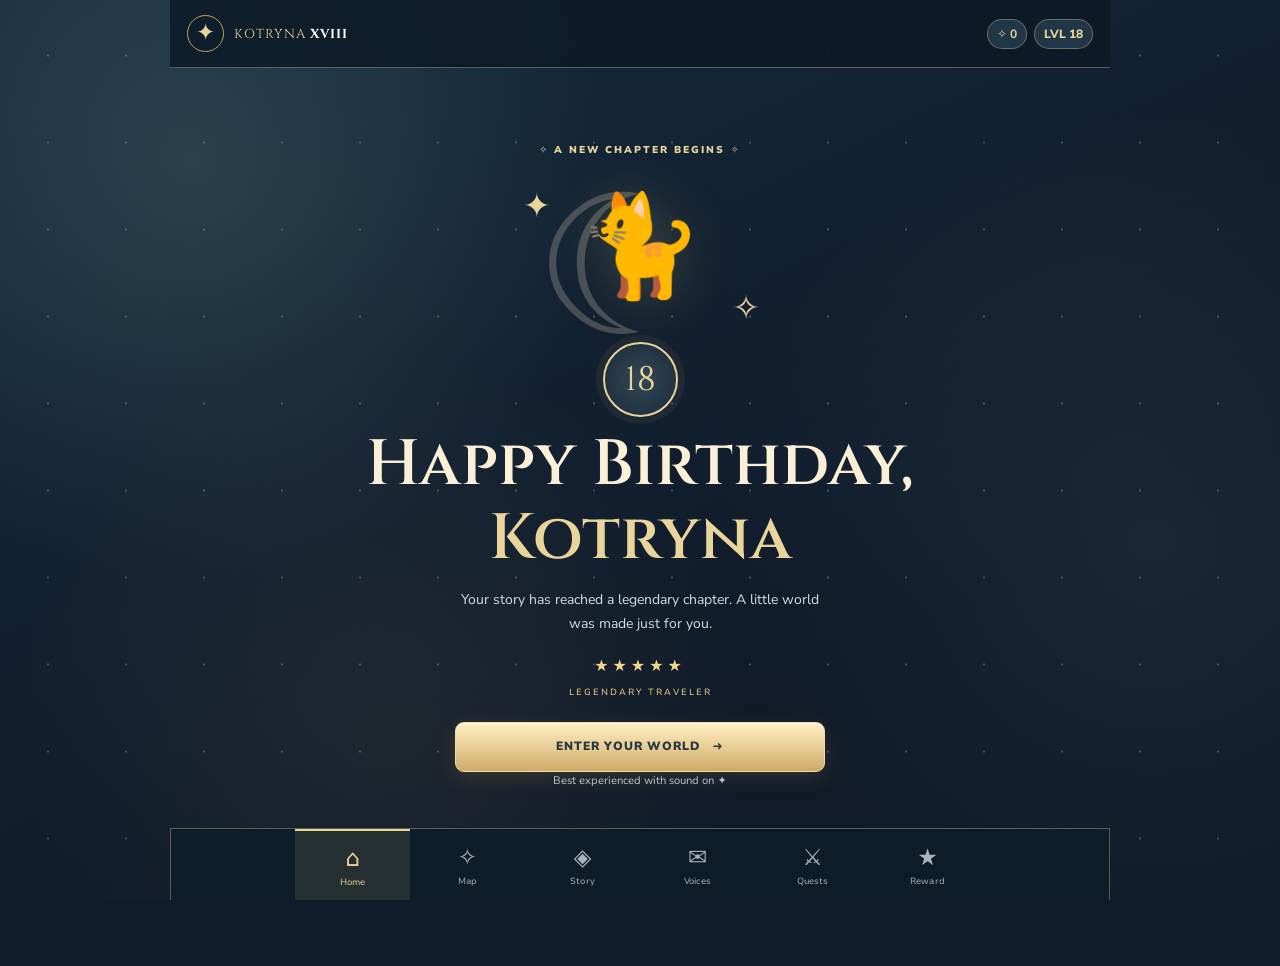
==== commit c3b0a27e: "Add files via upload" ====
--- a/index.html
+++ b/index.html
@@ -1,149 +1,40 @@
 <!doctype html>
 <html lang="en">
- <head>
-  <meta charset="utf-8"/>
-  <meta content="width=device-width,initial-scale=1" name="viewport"/>
-  <meta content="#102a38" name="theme-color"/>
-  <title>
-   Welcome — Kotryna XVIII
-  </title>
-  <link href="style.css" rel="stylesheet"/>
- </head>
- <body>
-  <header>
-   <nav>
-    <a class="brand" href="index.html">
-     ✦ KOTRYNA · XVIII 🐾
-    </a>
-    <button aria-label="Toggle menu" class="menuBtn">
-     ☰ Menu
-    </button>
-    <div class="links">
-     <a class="active" href="index.html">
-      Home
-     </a>
-     <a class="" href="world.html">
-      World Map
-     </a>
-     <a class="" href="journey.html">
-      18 Years
-     </a>
-     <a class="" href="videos.html">
-      Messages
-     </a>
-     <a class="" href="game.html">
-      Quests
-     </a>
-     <a class="" href="finale.html">
-      Finale
-     </a>
-    </div>
-   </nav>
-  </header>
-  <main class="shell">
-   <div class="overlay" id="intro">
-    <div>
-     <div class="sparkles">
-      ✦ ✧ ✦
-     </div>
-     <div class="intro-age" id="bigIntro">
-      18
-     </div>
-     <p class="eyebrow" id="introCaption">
-      A new chapter begins
-     </p>
-     <button class="btn" id="introNext">
-      Continue ✧
-     </button>
-     <p class="subtle" style="margin-top:20px;font-size:12px">
-      Tap to begin your adventure
-     </p>
-    </div>
-   </div>
-   <section class="hero">
-    <div>
-     <div class="eyebrow">
-      An extraordinary birthday event · 02.11
-     </div>
-     <div class="cat" style="font-size:100px">
-      🐈
-     </div>
-     <h1>
-      Happy 18th Birthday,
-      <br/>
-      <span class="gold">
-       Kotryna
-      </span>
-     </h1>
-     <p class="lead">
-      A new world is open. Follow the constellations, uncover eighteen chapters, hear the voices of your favorite people, and complete a birthday adventure made just for you.
-     </p>
-     <div class="actions">
-      <a class="btn" href="world.html">
-       Enter the World ✦
-      </a>
-      <a class="btn ghost" href="journey.html">
-       Explore 18 Years
-      </a>
-     </div>
-    </div>
-   </section>
-   <section class="section">
-    <div class="section-title">
-     <div class="eyebrow">
-      Adventurer's handbook
-     </div>
-     <h2>
-      How to play
-     </h2>
-     <p class="subtle">
-      Collect memories and starlight as you explore this little birthday world.
-     </p>
-    </div>
-    <div class="grid">
-     <div class="card">
-      <div class="glyph">
-       🗺️
-      </div>
-      <h3>
-       Explore the map
-      </h3>
-      <p>
-       Pick a waypoint and travel between chapters.
-      </p>
-     </div>
-     <div class="card">
-      <div class="glyph">
-       📜
-      </div>
-      <h3>
-       Complete quests
-      </h3>
-      <p>
-       Catch stars, pass the elemental trial and make a cat very happy.
-      </p>
-     </div>
-     <div class="card">
-      <div class="glyph">
-       🎁
-      </div>
-      <h3>
-       Unlock the ending
-      </h3>
-      <p>
-       A special reward awaits at the end of your journey.
-      </p>
-     </div>
-    </div>
-   </section>
-   <script>
-    let introStep=0;const t=document.getElementById('bigIntro'),cap=document.getElementById('introCaption'),next=document.getElementById('introNext'),veil=document.getElementById('intro');next.onclick=()=>{introStep++;if(introStep===1){t.textContent='Happy Birthday';t.style.fontSize='clamp(38px,9vw,88px)';cap.textContent='The stars have a name to celebrate'}else if(introStep===2){t.textContent='KOTRYNA';cap.textContent='LEVEL 18 UNLOCKED';next.textContent='Start Adventure ✦'}else{veil.classList.add('hidden');sessionStorage.setItem('seenKotrynaIntro','1')}};if(sessionStorage.getItem('seenKotrynaIntro'))veil.remove();
-   </script>
-  </main>
-  <footer class="footer">
-   KOTRYNA · LEVEL 18 UNLOCKED ✧ A birthday world made for you 🐈
-  </footer>
-  <script src="main.js">
-  </script>
- </body>
-</html>
+<head>
+  <meta charset="UTF-8">
+  <meta name="viewport" content="width=device-width, initial-scale=1, viewport-fit=cover">
+  <meta name="theme-color" content="#111e2d">
+  <title>Welcome · Kotryna XVIII</title>
+  <link rel="stylesheet" href="style.css?v=5">
+  <script src="main.js?v=5" defer></script>
+</head>
+<body data-page="index.html">
+  <div class="stars-bg" aria-hidden="true"></div>
+  <div class="game-shell">
+    <header class="topbar">
+      <a class="crest" href="world.html"><span class="crest-icon">✦</span><span>KOTRYNA <b>XVIII</b></span></a>
+      <div class="top-stats"><span class="coin">✧ <b id="starTotal">0</b></span><span class="player-level">LVL 18</span></div>
+    </header>
+    <main class="screen">
+<section class="hero hero-intro">
+  <div class="orbit orbit-outer"></div><div class="orbit orbit-inner"></div>
+  <span class="eyebrow">✧ A NEW CHAPTER BEGINS ✧</span>
+  <div class="hero-art" aria-label="A magical cat companion"><span class="moon">☾</span><span class="cat-icon">🐈</span><span class="spark one">✦</span><span class="spark two">✧</span></div>
+  <div class="level-emblem">18</div>
+  <h1>Happy Birthday,<br><em>Kotryna</em></h1>
+  <p>Your story has reached a legendary chapter. A little world was made just for you.</p>
+  <div class="rarity">★★★★★ <span>LEGENDARY TRAVELER</span></div>
+  <a class="game-button primary wide" href="world.html">ENTER YOUR WORLD <span>➜</span></a>
+  <p class="tiny">Best experienced with sound on ✦</p>
+</section>
+</main>
+  </div>
+  <nav class="bottom-nav" aria-label="Main navigation"><a href="index.html" class="nav-link selected" aria-label="Home"><span>⌂</span><small>Home</small></a>
+<a href="world.html" class="nav-link " aria-label="Map"><span>✧</span><small>Map</small></a>
+<a href="journey.html" class="nav-link " aria-label="Story"><span>◈</span><small>Story</small></a>
+<a href="videos.html" class="nav-link " aria-label="Voices"><span>✉</span><small>Voices</small></a>
+<a href="game.html" class="nav-link " aria-label="Quests"><span>⚔</span><small>Quests</small></a>
+<a href="finale.html" class="nav-link " aria-label="Reward"><span>★</span><small>Reward</small></a></nav>
+  <div id="toast" class="toast" role="status" aria-live="polite"></div>
+</body>
+</html>
--- a/style.css
+++ b/style.css
@@ -1,768 +1,144 @@
-@import url('https://fonts.googleapis.com/css2?family=Cinzel:wght@400;600;700&family=Nunito:wght@400;600;700;800&display=swap');
+@import url('https://fonts.googleapis.com/css2?family=Cinzel:wght@500;600;700&family=Nunito+Sans:wght@400;500;600;700;800;900&display=swap');
 :root {
-  --night:#102a38;
-  --deep:#0a1c2c;
-  --teal:#245c66;
-  --gold:#f4d7a0;
-  --cream:#f8f1df;
-  --mint:#9ad3c1;
-  --pink:#f1b8c2;
-  --muted:#bbd0cf
+  --bg: #101c2b;
+  --panel: #1b2a39;
+  --panel-2: #213748;
+  --line: rgba(229, 206, 143, .37);
+  --gold: #e9d49b;
+  --gold-deep: #c69f59;
+  --cream: #fbefd8;
+  --muted: #bac9d0;
+  --mint: #8fdbc3;
 }
-
-* {
-  box-sizing:border-box
+* { box-sizing: border-box; }
+html { scroll-behavior: smooth; }
+body {
+  margin: 0;
+  min-width: 320px;
+  color: var(--cream);
+  background: var(--bg);
+  font-family: 'Nunito Sans', system-ui, sans-serif;
+  -webkit-tap-highlight-color: transparent;
 }
-
-html {
-  scroll-behavior:smooth
+button, a { touch-action: manipulation; }
+a { color: inherit; text-decoration: none; }
+button { font: inherit; cursor: pointer; }
+button:focus-visible, a:focus-visible { outline: 2px solid var(--mint); outline-offset: 3px; }
+.hidden { display: none !important; }
+.stars-bg {
+  position: fixed;
+  inset: 0;
+  pointer-events: none;
+  z-index: -1;
+  background:
+    radial-gradient(circle at 15% 18%, rgba(161, 196, 185, .16), transparent 32%),
+    radial-gradient(circle at 90% 60%, rgba(129, 169, 164, .09), transparent 34%),
+    radial-gradient(circle at 30% 80%, rgba(181, 151, 99, .09), transparent 32%),
+    radial-gradient(circle, rgba(255,255,255,.24) 1px, transparent 1.2px) 9px 12px / 78px 87px,
+    linear-gradient(155deg, #152b3d, #101a29 70%);
 }
-
-body {
-  margin:0;
-  background:radial-gradient(ellipse at 10% 0%,#285c63 0%,transparent 42%),radial-gradient(ellipse at 93% 25%,#44416b 0%,transparent 34%),linear-gradient(135deg,#102c38,#0a1729 80%);
-  color:var(--cream);
-  font:16px/1.6 Nunito,system-ui,sans-serif;
-  min-height:100vh
+.game-shell { max-width: 940px; min-height: 100dvh; margin: 0 auto; }
+.topbar {
+  height: 68px;
+  display: flex;
+  justify-content: space-between;
+  align-items: center;
+  gap: 12px;
+  padding: 10px 17px;
+  border-bottom: 1px solid var(--line);
+  background: rgba(13, 27, 40, .88);
 }
-
-body:before {
-  content:'✦  ·  ✧  ·  ✦  ·  ✧  ·  ✦';
-  pointer-events:none;
-  position:fixed;
-  top:7%;
-  right:-7%;
-  opacity:.13;
-  font-size:60px;
-  transform:rotate(-17deg);
-  z-index:0
+.crest { display: flex; align-items: center; gap: 10px; color: var(--gold); font-family: Cinzel, Georgia, serif; font-size: 13px; letter-spacing: 1px; white-space: nowrap; }
+.crest b { color: white; }
+.crest-icon { display: grid; place-items: center; height: 37px; width: 37px; border: 1px solid var(--gold-deep); border-radius: 50%; font-size: 23px; }
+.top-stats { display: flex; align-items: center; gap: 7px; font-size: 12px; white-space: nowrap; }
+.coin, .player-level { border: 1px solid var(--line); border-radius: 18px; padding: 6px 9px; background: #213747; color: var(--gold); font-weight: 800; }
+.screen { padding: 26px 18px 130px; }
+h1, h2, h3, p { margin-top: 0; }
+h1, h2, h3 { font-family: Cinzel, Georgia, serif; font-weight: 600; }
+h1 { font-size: clamp(30px, 7.8vw, 52px); line-height: 1.15; margin: 10px 0 12px; }
+h2 { font-size: clamp(20px, 5vw, 27px); }
+h1 em { font-style: normal; color: var(--gold); }
+p { line-height: 1.7; color: #d5dde0; font-size: 14px; }
+.eyebrow, .section-label { font-size: 10px; font-weight: 900; letter-spacing: 2px; color: var(--gold); }
+.screen-heading { margin: 6px auto 25px; max-width: 660px; }
+.screen-heading p { max-width: 510px; }
+.ornate { position: relative; border: 1px solid var(--line); box-shadow: 0 14px 35px rgba(0,0,0,.16), inset 0 0 35px rgba(225,192,125,.035); }
+.ornate::before, .ornate::after { position: absolute; content: '✦'; font-size: 12px; color: var(--gold-deep); }
+.ornate::before { top: 5px; left: 9px; }
+.ornate::after { bottom: 5px; right: 9px; }
+.game-button {
+  display: inline-flex; justify-content: center; align-items: center; gap: 12px;
+  padding: 15px 20px; border-radius: 9px;
+  border: 1px solid #f6dc9c;
+  font-size: 12px; line-height: 1.3; font-weight: 900; letter-spacing: 1px;
+  text-align: center; min-height: 50px; transition: transform .14s, filter .14s;
 }
-
-a {
-  color:inherit;
-  text-decoration:none
+.game-button:active { transform: scale(.97); }
+.game-button.primary { color: #283944; background: linear-gradient(#fff0c2,#cfaa68); box-shadow: inset 0 2px 0 #fff7d6, 0 6px 20px rgba(193,154,82,.18); }
+.game-button.secondary { color: var(--gold); background: linear-gradient(#32495b,#1c3040); }
+.game-button.wide { width: 100%; }
+.game-button.locked { opacity: .48; pointer-events: none; }
+.tiny { font-size: 11px; text-align: center; color: var(--muted); }
+.bottom-nav {
+  position: fixed; bottom: 0; left: 0; right: 0; z-index: 20;
+  display: flex; align-items: stretch; justify-content: center;
+  min-height: 72px; padding-bottom: env(safe-area-inset-bottom);
+  background: rgba(14, 29, 42, .97);
+  border-top: 1px solid var(--line);
+  backdrop-filter: blur(16px);
 }
-
-button {
-  font:inherit;
-  cursor:pointer
+.nav-link { flex: 1; max-width: 115px; display: flex; flex-direction: column; align-items: center; justify-content: center; gap: 2px; padding: 7px 1px; color: #a6b4bc; font-size: 23px; }
+.nav-link small { font-size: 9px; letter-spacing: .15px; }
+.nav-link.selected { color: var(--gold); background: rgba(218,182,113,.12); border-top: 2px solid var(--gold); }
+.hero-intro { text-align: center; min-height: calc(100dvh - 240px); padding: 27px 0 32px; position: relative; overflow: hidden; }
+.hero-intro h1 { font-size: clamp(34px, 9vw, 64px); }
+.hero-intro p { max-width: 370px; margin: 0 auto 19px; }
+.hero-intro .game-button { max-width: 370px; }
+.hero-art { position: relative; height: 170px; width: 240px; margin: 20px auto -8px; }
+.cat-icon { font-size: 100px; position: relative; z-index: 2; filter: drop-shadow(0 0 25px rgba(255,210,119,.2)); }
+.moon { font-size: 195px; position: absolute; top: -42px; left: 13px; color: #c4b6a1; opacity: .3; }
+.spark { position: absolute; color: var(--gold); font-size: 33px; animation: float 3s ease-in-out infinite; }
+.spark.one { left: 3px; top: 5px; }.spark.two { right: 0; bottom: 18px; animation-delay: 1s; }
+.level-emblem { width: 75px; height: 75px; margin: 1px auto 12px; display: grid; place-items: center; border-radius: 50%; border: 2px solid var(--gold); color: var(--gold); font: 34px Cinzel,serif; background: radial-gradient(#334756,#1b2b39); box-shadow: 0 0 0 7px rgba(199,168,104,.08); }
+.rarity { color: #f4d786; letter-spacing: 4px; font-size: 16px; margin: 16px auto 24px; }
+.rarity span { display: block; letter-spacing: 2px; font-size: 9px; margin-top: 9px; }
+.world-banner { border-radius: 12px; display: flex; align-items: center; gap: 16px; min-height: 175px; padding: 20px; background: radial-gradient(ellipse at 18% 0%, #4f6a6d, #263e4d 68%, #162a39); margin-bottom: 29px; }
+.world-banner h2 { font-size: 20px; margin: 8px 0; }.world-banner p { margin: 0; font-size: 12px; }
+.floating-island { position: relative; min-width: 95px; height: 100px; display: grid; place-items: center; }
+.island-cat { font-size: 68px; z-index: 1; animation: float 4s ease-in-out infinite; }.island-moon { font-size: 104px; position: absolute; opacity: .3; }.island-spark { font-size: 13px; color: var(--gold); position: absolute; bottom: -6px; }
+.section-label { text-align: center; margin-bottom: 18px; }
+.destinations, .photo-timeline, .video-list { display: flex; flex-direction: column; gap: 16px; }
+.destination { display: flex; align-items: center; min-height: 112px; gap: 13px; padding: 15px; border-radius: 12px; background: linear-gradient(135deg, #263c4c,#1a2e3d); border: 1px solid var(--line); box-shadow: 0 9px 20px rgba(0,0,0,.1); }
+.dest-icon { display: grid; place-items: center; flex: 0 0 60px; width: 60px; height: 66px; color: var(--gold); font-size: 34px; border: 1px solid var(--line); border-radius: 10px; background: #182b39; }
+.dest-copy { display: flex; flex: 1; flex-direction: column; gap: 4px; min-width: 0; }.dest-copy small { color: var(--gold-deep); font-size: 9px; font-weight: 900; letter-spacing: 1px; }.dest-copy strong { font-family: Cinzel,Georgia,serif; font-size: 16px; }.dest-copy span { color: var(--muted); font-size: 12px; }.dest-arrow { color: var(--gold); font-size: 23px; }
+.tip { display: flex; align-items: center; gap: 12px; border: 1px solid rgba(155,210,203,.22); padding: 15px; background: rgba(101,161,157,.09); border-radius: 10px; color: #d3e4e2; font-size: 13px; margin: 20px 0; }.tip > span:first-child { font-size: 25px; }
+.story-player { display: flex; align-items: center; padding: 15px; gap: 13px; border-radius: 12px; margin: 22px 0; background: #203848; }.story-player > div:nth-child(2) { flex: 1; }.story-player strong { font-size: 14px; display: block; }.story-player small { font-size: 11px; color: var(--muted); }.player-symbol { color: var(--gold); font-size: 33px; }
+.round-button { border: 1px solid var(--gold); color: var(--gold); background: #162c3a; width: 47px; height: 47px; border-radius: 50%; font-size: 20px; }
+.progress-caption { display: flex; justify-content: space-between; font-size: 10px; letter-spacing: 1px; color: var(--gold); margin: 20px 1px 6px; }.progress-rail { width: 100%; height: 9px; padding: 2px; background: #0f1e2d; border: 1px solid #62716a; border-radius: 30px; margin-bottom: 25px; }.progress-fill { height: 100%; width: 0; border-radius: 20px; background: linear-gradient(90deg, #74bba9, #f2d692); transition: width .3s; }
+.photo-card { width: 100%; max-width: 680px; margin: 0 auto; padding: 17px; background: linear-gradient(#263d4c,#1a2c3a); border: 1px solid var(--line); border-radius: 14px; position: relative; }.photo-card::before { content: '✦'; position: absolute; top: 8px; left: 10px; color: var(--gold); }
+.photo-top { display: flex; justify-content: space-between; align-items: center; padding: 8px 8px 13px; }.photo-top small { font-size: 10px; color: var(--gold); letter-spacing: 1px; }.photo-top span { color: #a5bbb9; font-size: 11px; }
+.photo-frame { width: 100%; border: 4px double rgba(229, 206, 143, .5); border-radius: 8px; min-height: 140px; background: #101e2b; overflow: hidden; display: grid; place-items: center; }
+.photo-frame img { display: block; width: 100%; height: auto; max-height: 660px; object-fit: contain; }.photo-card h2 { text-align: center; font-size: 20px; margin: 15px 0 2px; }.photo-card p { font-size: 11px; text-align: center; letter-spacing: 1px; color: var(--gold); margin: 0; }
+.photo-missing { padding: 42px 10px; text-align: center; color: var(--muted); font-size: 13px; }.photo-missing span { display: block; font-size: 33px; margin-bottom: 7px; }.photo-missing code { font-size: 11px; color: var(--gold); }
+.end-marker { text-align: center; margin: 35px 0; }.end-marker > span { font-size: 34px; color: var(--gold); }.end-marker .game-button { margin-top: 10px; }
+.npc-intro { display: flex; gap: 12px; padding: 14px; border-radius: 12px; background: rgba(143,219,195,.1); border: 1px solid rgba(143,219,195,.25); margin-bottom: 23px; }.npc-cat { font-size: 45px; }.npc-intro p { margin: auto 0; }
+.video-card { padding: 17px; background: linear-gradient(140deg,#263e4c,#1c2e3b); border: 1px solid var(--line); border-radius: 12px; }.video-top { display: flex; align-items: center; gap: 12px; }.video-avatar { width: 54px; height: 54px; display: grid; place-items: center; font-size: 27px; border: 1px solid var(--line); border-radius: 50%; background: #162a39; }.video-top div { flex: 1; }.video-top small { display: block; color: var(--gold); font-size: 10px; letter-spacing: 1.2px; }.video-top strong { display: block; font: 18px Cinzel,serif; }.video-status { color: var(--muted); font-size: 11px; }.video-card video { display: block; width: 100%; margin-top: 14px; border-radius: 9px; background: #0f1e2d; max-height: 520px; }.video-card .video-trigger { width: 100%; margin-top: 14px; }
+.player-panel { background: linear-gradient(110deg,#283f50,#1d2c3c); border-radius: 12px; padding: 20px 15px; display: flex; gap: 14px; align-items: center; margin-bottom: 23px; }.avatar-ring { font-size: 46px; border-radius: 50%; border: 2px solid var(--gold-deep); width: 70px; height: 70px; flex: 0 0 70px; display: grid; place-items: center; background: #1a2c39; }.player-copy { flex: 1; min-width: 0; }.player-copy small { font-size: 9px; color: var(--gold); letter-spacing: 1px; }.player-copy strong { display: block; margin: 4px 0; font-size: 14px; }.health-bar { height: 8px; border-radius: 10px; border: 1px solid #8aaf9c; background: #102333; overflow: hidden; margin: 7px 0; }.health-bar span { display: block; width: 100%; height: 100%; background: linear-gradient(90deg,#65be92,#c3d987); }.power { color: var(--gold); font-size: 25px; text-align: center; }.power span { font-size: 9px; display: block; }
+.quest-summary { display: flex; justify-content: space-between; color: var(--gold); font-size: 11px; letter-spacing: 1px; }.quest-tabs { display: grid; grid-template-columns: repeat(3, minmax(0,1fr)); gap: 7px; margin: 23px 0 13px; }.quest-tab { background: #1c3040; color: var(--muted); border: 1px solid var(--line); border-radius: 10px; min-height: 65px; padding: 9px 3px; font-size: 11px; font-weight: 800; }.quest-tab span { display: block; font-size: 24px; margin-bottom: 2px; }.quest-tab.active { background: linear-gradient(145deg,#4b5d5b,#243b46); color: var(--cream); border-color: var(--gold); }
+.trial-panel { border-radius: 12px; padding: 20px 15px; background: linear-gradient(145deg,#283d4b,#172c3b); }.trial-title { display: flex; gap: 14px; align-items: center; }.trial-title small { font-size: 10px; color: var(--gold); letter-spacing: 1px; }.trial-title h2 { margin: 2px 0 0; font-size: 22px; }.quest-number { width: 48px; height: 48px; display: grid; place-items: center; font: 23px Cinzel,serif; border-radius: 50%; border: 1px solid var(--gold); color: var(--gold); }.trial-panel > p { margin: 18px 0; }.battle-hud { display: flex; justify-content: space-between; gap: 12px; color: var(--gold); font-size: 12px; font-weight: 900; margin: 14px 0; }
+.star-arena { height: 285px; overflow: hidden; border: 1px solid rgba(230,203,145,.42); border-radius: 12px; position: relative; background: radial-gradient(circle at 50% 60%,#334d58,#14273b 65%); margin: 13px 0; touch-action: manipulation; }.star-arena::before { position: absolute; inset: 10px; content: ''; border: 1px dashed rgba(232,209,151,.15); border-radius: 50%; pointer-events: none; }.arena-hint { display: grid; place-items: center; height: 100%; color: var(--muted); font-size: 13px; text-align: center; padding: 20px; }.falling-star { position: absolute; padding: 0; border: none; background: transparent; font-size: 45px; color: #ffe6a3; filter: drop-shadow(0 0 8px #e9b64c); width: 58px; height: 58px; animation: pulse 1s ease-in-out infinite; }
+.cat-portrait { text-align: center; font-size: 100px; padding: 15px; animation: float 3s ease-in-out infinite; }.cat-dialogue { padding: 15px; border-radius: 10px; border: 1px solid var(--line); background: #1a303e; text-align: center; font-size: 14px; }.treat-grid { display: grid; grid-template-columns: repeat(3,1fr); gap: 9px; margin-top: 18px; }.treat-grid button { padding: 14px 5px; background: #20394b; border: 1px solid var(--line); border-radius: 10px; color: var(--gold); font-size: 36px; }.treat-grid small { display: block; font-size: 11px; margin-top: 5px; color: var(--cream); }
+.rune-grid { display: grid; grid-template-columns: repeat(4,1fr); gap: 9px; margin: 13px 0 19px; }.rune-tile { aspect-ratio: 0.82; display: grid; place-items: center; border-radius: 9px; font-size: clamp(23px,7vw,44px); border: 1px solid var(--gold-deep); background: linear-gradient(135deg,#3a5262,#1b3042); color: var(--gold); transition: transform .2s; }.rune-tile.open { background: #536e6b; }.rune-tile.matched { background: #315b54; border-color: #98deb4; color: #fff4cd; }.rune-tile:disabled { opacity: 1; }
+.rewards-panel { border: 1px solid var(--line); background: rgba(26,45,58,.82); border-radius: 12px; margin-top: 22px; padding: 19px 15px; }.rewards { display: grid; grid-template-columns: repeat(3,1fr); gap: 10px; margin: 20px 0; }.reward { text-align: center; padding: 12px 3px; border: 1px solid var(--line); border-radius: 8px; opacity: .48; }.reward.earned { opacity: 1; background: rgba(225,200,125,.09); }.reward div { font-size: 26px; }.reward small { display: block; margin-top: 6px; font-size: 10px; }
+.finale-card { max-width: 700px; margin: auto; padding: 27px 22px; border-radius: 15px; text-align: center; background: radial-gradient(ellipse at 50% 5%,#49615e,#253a48 46%,#172a3b); }.treasure-glow { position: relative; padding: 30px 0 10px; }.treasure { font-size: 102px; display: block; filter: drop-shadow(0 0 25px #bb9961); animation: float 3s ease-in-out infinite; }.treasure-spark { color: var(--gold); letter-spacing: 19px; }.finale-card h2 { font-size: 26px; }.finale-card p { max-width: 520px; margin: 0 auto 18px; }.finale-card .gold-text { color: var(--gold); font-weight: 800; }.seals { padding: 17px; border-top: 1px solid var(--line); color: var(--gold); font-size: 12px; letter-spacing: 2px; }
+.toast { position: fixed; z-index: 50; left: 50%; bottom: calc(91px + env(safe-area-inset-bottom)); transform: translateX(-50%); max-width: min(90vw,420px); background: #e9d49b; color: #23333c; padding: 13px 19px; border-radius: 10px; font-weight: 900; font-size: 13px; box-shadow: 0 10px 30px #0008; text-align: center; display: none; }.toast.show { display: block; }
+@keyframes float { 50% { transform: translateY(-9px); } }@keyframes pulse { 50% { transform: scale(1.13); } }
+@media(min-width:700px) {
+  .screen { padding: 42px 40px 125px; }
+  .bottom-nav { max-width: 940px; margin: 0 auto; border-left: 1px solid var(--line); border-right: 1px solid var(--line); }
+  .destinations { display: grid; grid-template-columns: repeat(2,minmax(0,1fr)); }
+  .video-list { display: grid; grid-template-columns: repeat(2,minmax(0,1fr)); }
+  .screen-heading { text-align: center; }.screen-heading p { margin-left: auto; margin-right: auto; }
 }
-
-h1,h2,h3,.brand {
-  font-family:Cinzel,Georgia,serif;
-  line-height:1.22
-}
-
-h1 {
-  font-size:clamp(2.6rem,7vw,5.6rem);
-  margin:.25em 0
-}
-
-h2 {
-  font-size:clamp(1.9rem,4vw,3rem);
-  margin:.2em 0 .65em
-}
-
-h3 {
-  font-size:1.25rem
-}
-
-p {
-  margin:.4em 0 1.2em
-}
-
-header {
-  position:sticky;
-  top:0;
-  z-index:10;
-  background:#0a1a29eb;
-  border-bottom:1px solid #eacb9360;
-  backdrop-filter:blur(15px)
-}
-
-nav {
-  max-width:1250px;
-  margin:auto;
-  padding:13px 22px;
-  display:flex;
-  justify-content:space-between;
-  gap:16px;
-  align-items:center
-}
-
-.brand {
-  letter-spacing:.13em;
-  font-size:15px;
-  color:var(--gold);
-  font-weight:700
-}
-
-.links {
-  display:flex;
-  gap:7px;
-  flex-wrap:wrap
-}
-
-.links a {
-  font-size:12px;
-  padding:7px 12px;
-  border-radius:24px;
-  color:#e3ece6
-}
-
-.links a:hover,.links .active {
-  background:#ffffff22;
-  color:var(--gold)
-}
-
-.menuBtn {
-  display:none
-}
-
-.shell {
-  max-width:1140px;
-  margin:auto;
-  padding:52px 22px 80px;
-  position:relative;
-  z-index:1
-}
-
-.center {
-  text-align:center
-}
-
-.hero {
-  min-height:70vh;
-  display:flex;
-  align-items:center;
-  justify-content:center;
-  text-align:center;
-  padding:55px 0;
-  position:relative
-}
-
-.eyebrow {
-  text-transform:uppercase;
-  letter-spacing:.32em;
-  color:var(--gold);
-  font-weight:800;
-  font-size:11px
-}
-
-.lead {
-  font-size:clamp(1.1rem,2.3vw,1.35rem);
-  max-width:730px;
-  margin:0 auto 28px;
-  color:#deece8
-}
-
-.gold {
-  color:var(--gold)
-}
-
-.btn {
-  display:inline-flex;
-  align-items:center;
-  justify-content:center;
-  gap:9px;
-  border:1px solid #ead4a0;
-  background:linear-gradient(115deg,#f8e9bf,#e1bd7e);
-  color:#142d36;
-  border-radius:100px;
-  padding:12px 23px;
-  font-weight:800;
-  box-shadow:0 7px 28px #060f1b77;
-  transition:.2s
-}
-
-.btn:hover {
-  transform:translateY(-3px)
-}
-
-.btn.ghost {
-  background:#ffffff0c;
-  color:var(--cream);
-  border-color:#b7d0ce70
-}
-
-.actions {
-  display:flex;
-  gap:12px;
-  justify-content:center;
-  flex-wrap:wrap
-}
-
-.panel,.card {
-  border:1px solid #dac58d6b;
-  background:linear-gradient(145deg,#ffffff14,#ffffff08);
-  border-radius:20px;
-  box-shadow:0 15px 42px #020e1875;
-  backdrop-filter:blur(7px)
-}
-
-.panel {
-  padding:25px
-}
-
-.grid {
-  display:grid;
-  grid-template-columns:repeat(3,minmax(0,1fr));
-  gap:18px
-}
-
-.card {
-  padding:24px;
-  transition:.2s;
-  min-height:195px;
-  display:block
-}
-
-.card:hover {
-  transform:translateY(-5px);
-  border-color:var(--gold)
-}
-
-.card p {
-  color:var(--muted)
-}
-
-.glyph {
-  font-size:44px;
-  line-height:1.2;
-  margin:0 0 9px
-}
-
-.tag {
-  display:inline-block;
-  border-radius:40px;
-  border:1px solid #f7dfa277;
-  padding:4px 11px;
-  color:var(--gold);
-  font-size:12px
-}
-
-.section {
-  padding:48px 0
-}
-
-.section-title {
-  text-align:center;
-  margin:0 0 28px
-}
-
-.cat {
-  display:inline-block;
-  animation:bob 3s infinite ease-in-out;
-  filter:drop-shadow(0 10px 13px #0008)
-}
-
-@keyframes bob {
-  50% {
-    transform:translateY(-8px)
-  }
-}
-
-.map {
-  background:radial-gradient(ellipse at 55% 35%,#517b6d 0%,#294f57 31%,#18374b 64%,#102333 100%);
-  min-height:510px;
-  position:relative;
-  overflow:hidden;
-  border:2px solid #deb97d;
-  border-radius:25px
-}
-
-.map:before {
-  content:'';
-  position:absolute;
-  inset:18px;
-  border:2px dashed #f4dcab3d;
-  border-radius:30% 40% 50% 45%;
-  transform:rotate(-7deg);
-  pointer-events:none
-}
-
-.map-point {
-  position:absolute;
-  transform:translate(-50%,-50%);
-  max-width:160px;
-  text-align:center
-}
-
-.map-point a {
-  display:inline-flex;
-  background:#132e3edb;
-  border:2px solid var(--gold);
-  border-radius:50%;
-  height:64px;
-  width:64px;
-  align-items:center;
-  justify-content:center;
-  font-size:29px;
-  box-shadow:0 0 0 8px #e8c78423,0 0 35px #f1ce8c44
-}
-
-.map-point a:hover {
-  background:#38676a;
-  scale:1.08
-}
-
-.map-point span {
-  display:block;
-  font-weight:800;
-  text-shadow:0 2px 7px #001;
-  font-size:13px;
-  margin-top:12px
-}
-
-.photo-grid {
-  display:grid;
-  grid-template-columns:repeat(3,1fr);
-  gap:20px
-}
-
-.photo-card {
-  overflow:hidden;
-  padding:10px;
-  text-align:center
-}
-
-.photo-frame {
-  aspect-ratio:4/5;
-  border-radius:14px;
-  background:#173444;
-  position:relative;
-  overflow:hidden;
-  display:flex;
-  align-items:center;
-  justify-content:center
-}
-
-.photo-frame img {
-  width:100%;
-  height:100%;
-  object-fit:cover;
-  display:block
-}
-
-.photo-fallback {
-  position:absolute;
-  inset:0;
-  background:radial-gradient(circle,#355c67,#152e3e);
-  display:flex;
-  align-items:center;
-  justify-content:center;
-  flex-direction:column;
-  padding:20px;
-  color:var(--gold)
-}
-
-.photo-fallback strong {
-  font:35px Cinzel
-}
-
-.photo-card h3 {
-  margin:12px 0 3px
-}
-
-.musicbox {
-  margin:18px auto;
-  max-width:750px;
-  padding:15px;
-  border:1px solid #ecdfa066;
-  border-radius:18px;
-  background:#ffffff0d;
-  display:flex;
-  justify-content:space-between;
-  align-items:center;
-  gap:15px;
-  flex-wrap:wrap
-}
-
-.video-grid {
-  display:grid;
-  grid-template-columns:repeat(2,minmax(0,1fr));
-  gap:18px
-}
-
-.video-card video {
-  width:100%;
-  aspect-ratio:16/9;
-  background:#071725;
-  border-radius:14px;
-  margin:10px 0
-}
-
-.video-missing {
-  aspect-ratio:16/9;
-  display:grid;
-  place-items:center;
-  background:#152e40;
-  border-radius:14px;
-  margin:12px 0;
-  color:#cdd6d3;
-  text-align:center;
-  padding:15px
-}
-
-.video-missing b {
-  font-size:35px;
-  display:block
-}
-
-.quiz-options {
-  display:grid;
-  grid-template-columns:repeat(2,1fr);
-  gap:10px
-}
-
-.choice {
-  border-radius:13px;
-  border:1px solid #d5c48d77;
-  background:#173746;
-  padding:15px;
-  color:white;
-  text-align:left
-}
-
-.choice:hover {
-  background:#2d5e64
-}
-
-.choice.correct {
-  border-color:#84dfaa;
-  background:#1a634b
-}
-
-.choice.wrong {
-  border-color:#fb9393;
-  background:#71393a
-}
-
-.progress {
-  height:14px;
-  background:#061a27;
-  border-radius:100px;
-  overflow:hidden;
-  border:1px solid #e5ce9370
-}
-
-.progress>div {
-  height:100%;
-  width:0;
-  background:linear-gradient(90deg,#85cbb9,#f0d18d);
-  transition:width .3s
-}
-
-.game-area {
-  height:330px;
-  background:radial-gradient(ellipse at center,#3f6a6a,#123548 75%);
-  position:relative;
-  overflow:hidden;
-  border-radius:20px;
-  border:1px solid #dacc8b86;
-  margin:16px 0
-}
-
-.star {
-  position:absolute;
-  font-size:32px;
-  background:none;
-  border:0;
-  filter:drop-shadow(0 3px 7px #f7d79ab0);
-  animation:bob 2s infinite
-}
-
-.hud {
-  display:flex;
-  align-items:center;
-  justify-content:space-between;
-  gap:12px;
-  flex-wrap:wrap;
-  margin:16px 0
-}
-
-.quest-layout {
-  display:grid;
-  grid-template-columns:1fr 1fr;
-  gap:20px
-}
-
-.subtle {
-  color:var(--muted)
-}
-
-.status {
-  border:1px solid #e5cc9175;
-  padding:7px 14px;
-  border-radius:30px;
-  color:var(--gold);
-  font-size:13px
-}
-
-.secret {
-  display:none
-}
-
-.secret.show {
-  display:block
-}
-
-.reward {
-  text-align:center;
-  padding:35px;
-  background:radial-gradient(circle,#5e6578,#132f3e 70%);
-  border-radius:22px;
-  border:2px solid var(--gold)
-}
-
-.reward h2 {
-  color:var(--gold)
-}
-
-.footer {
-  text-align:center;
-  border-top:1px solid #e9d7a344;
-  padding:30px 15px;
-  color:#c4d3d0;
-  font-size:12px
-}
-
-.overlay {
-  position:fixed;
-  inset:0;
-  background:radial-gradient(circle at center,#315565,#071524 75%);
-  z-index:100;
-  display:flex;
-  justify-content:center;
-  align-items:center;
-  text-align:center;
-  padding:20px;
-  transition:opacity .7s
-}
-
-.overlay.hidden {
-  opacity:0;
-  pointer-events:none
-}
-
-.intro-age {
-  font-family:Cinzel;
-  font-size:clamp(5rem,21vw,13rem);
-  color:var(--gold);
-  line-height:1;
-  text-shadow:0 0 30px #f5cb8066;
-  animation:appear .6s both
-}
-
-@keyframes appear {
-  from {
-    transform:scale(.6);
-    opacity:0
-  }
-  to {
-    transform:scale(1);
-    opacity:1
-  }
-}
-
-.sparkles {
-  font-size:28px;
-  letter-spacing:15px;
-  color:var(--gold)
-}
-
-.credit {
-  margin-top:35px;
-  text-align:center
-}
-
-.howto {
-  display:flex;
-  gap:10px;
-  justify-content:center;
-  flex-wrap:wrap
-}
-
-.howto span {
-  border:1px solid #e7cf9580;
-  padding:8px 13px;
-  border-radius:30px;
-  background:#0d2836
-}
-
-.video-frame {
-  aspect-ratio:16/9;
-  max-width:800px;
-  margin:20px auto;
-  background:#071725;
-  border:1px solid #e5ce9388;
-  border-radius:18px;
-  overflow:hidden;
-  display:grid;
-  place-items:center
-}
-
-.video-frame iframe {
-  width:100%;
-  height:100%;
-  border:0
-}
-
-.miniCat {
-  font-size:60px;
-  cursor:pointer;
-  user-select:none
-}
-
-.miniCat:active {
-  scale:.9
-}
-
-@media(max-width:800px) {
-  nav {
-    align-items:flex-start;
-    flex-wrap:wrap
-  }
-  .menuBtn {
-    display:block;
-    background:none;
-    border:1px solid #dcc88e;
-    color:white;
-    border-radius:10px;
-    padding:5px 10px
-  }
-  .links {
-    display:none;
-    width:100%;
-    flex-direction:column
-  }
-  .links.open {
-    display:flex
-  }
-  .grid {
-    grid-template-columns:repeat(2,1fr)
-  }
-  .photo-grid {
-    grid-template-columns:repeat(2,1fr)
-  }
-  .quest-layout {
-    grid-template-columns:1fr
-  }
-  .map-point a {
-    width:54px;
-    height:54px
-  }
-  .map-point span {
-    font-size:11px
-  }
-  .shell {
-    padding-top:32px
-  }
-}
-
-@media(max-width:510px) {
-  .grid,.photo-grid,.video-grid {
-    grid-template-columns:1fr
-  }
-  .hero {
-    min-height:72vh
-  }
-  .panel {
-    padding:17px
-  }
-  .map {
-    min-height:470px
-  }
-  .map-point {
-    max-width:105px
-  }
-  .map-point a {
-    height:45px;
-    width:45px;
-    font-size:22px
-  }
-  .map-point span {
-    font-size:10px
-  }
-  .quiz-options {
-    grid-template-columns:1fr
-  }
-}
-
-/* 18 separate chapter cards, stacked vertically at every screen width. */
-#photos.photo-grid {
-  display: flex;
-  flex-direction: column;
-  gap: 32px;
-  width: min(100%, 780px);
-  margin: 32px auto 0;
-}
-
-#photos .photo-card {
-  display: flex;
-  flex-direction: column;
-  align-items: center;
-  min-height: auto;
-  width: 100%;
-  padding: 22px;
-  border-radius: 24px;
-  background: linear-gradient(140deg, #244d5a, #102534);
-  border: 1px solid #f1d69b80;
-}
-
-#photos .photo-card:nth-child(even) {
-  background: linear-gradient(140deg, #343653, #172c40);
-}
-
-#photos .photo-frame {
-  aspect-ratio: auto;
-  width: 100%;
-  min-height: 260px;
-  overflow: hidden;
-  border-radius: 16px;
-  background: #122c3a;
-}
-
-#photos .photo-frame img {
-  width: 100%;
-  height: auto;
-  max-height: 820px;
-  object-fit: contain;
-  display: block;
-}
-
-#photos .photo-frame img[hidden] {
-  display: none;
-}
-
-#photos .photo-fallback {
-  position: relative;
-  min-height: 260px;
-  width: 100%;
-  gap: 8px;
-  text-align: center;
-}
-
-#photos .photo-fallback[hidden] {
-  display: none;
-}
-
-#photos .photo-fallback span {
-  font-size: 14px;
-  overflow-wrap: anywhere;
-}
-
-#photos .photo-card h3 {
-  margin: 18px 0 8px;
-  color: var(--gold);
-}
-
-@media (max-width: 600px) {
-  #photos.photo-grid {
-    gap: 22px;
-  }
-  #photos .photo-card {
-    padding: 12px;
-  }
-}
-
+@media(prefers-reduced-motion:reduce) { *, *::before, *::after { animation-duration: .01ms !important; scroll-behavior: auto !important; } }
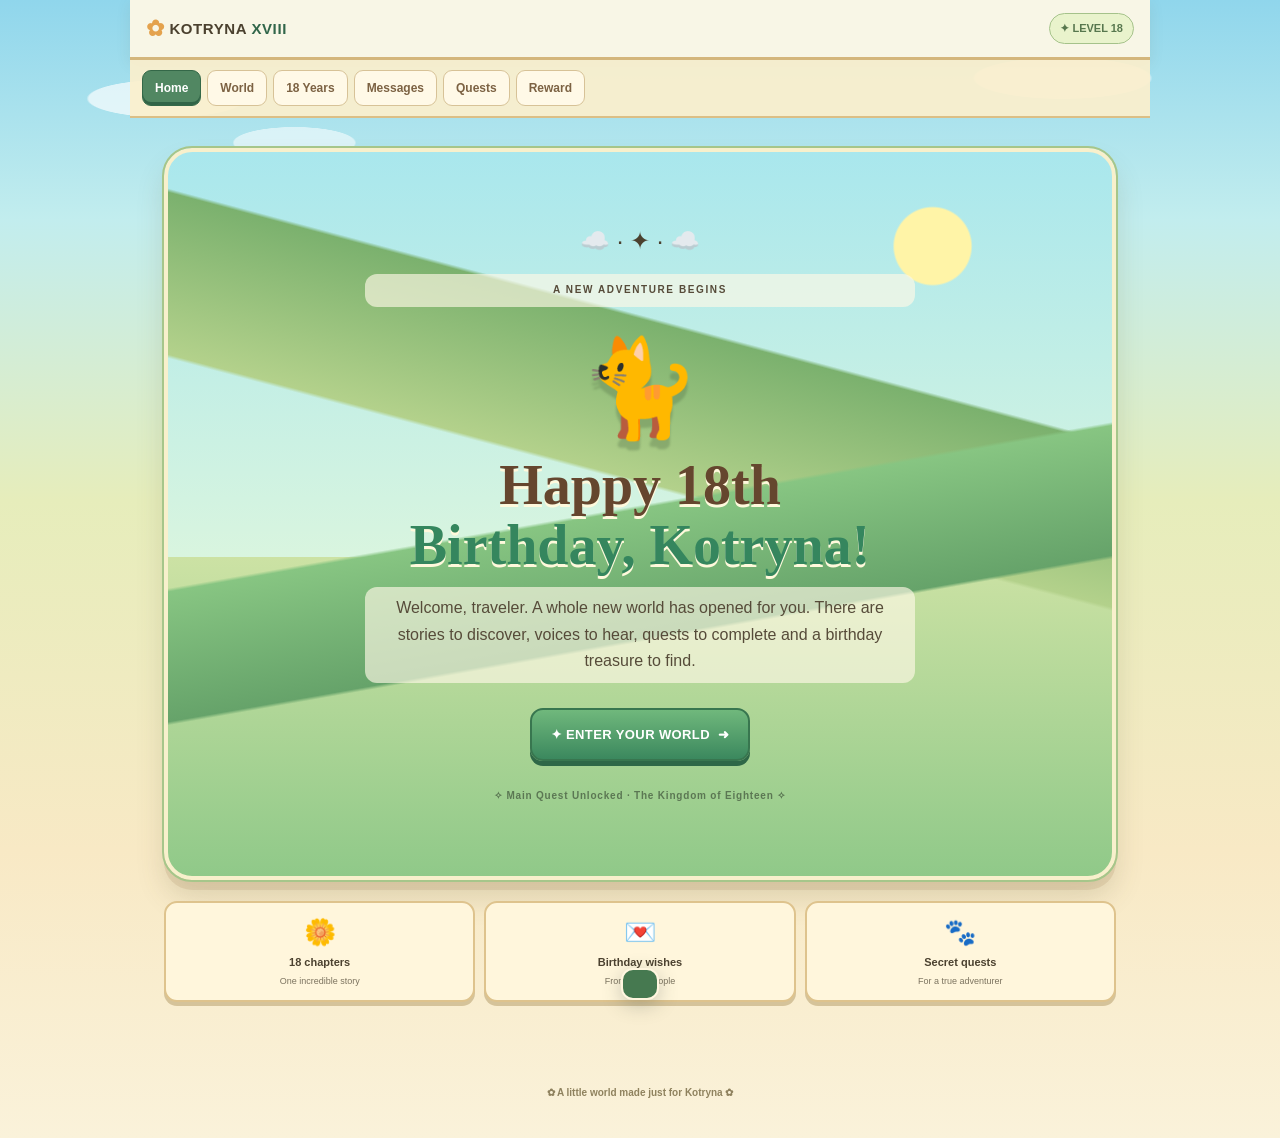
==== commit 085cd589: "Add files via upload" ====
--- a/index.html
+++ b/index.html
@@ -3,38 +3,46 @@
 <head>
   <meta charset="UTF-8">
   <meta name="viewport" content="width=device-width, initial-scale=1, viewport-fit=cover">
-  <meta name="theme-color" content="#111e2d">
-  <title>Welcome · Kotryna XVIII</title>
-  <link rel="stylesheet" href="style.css?v=5">
-  <script src="main.js?v=5" defer></script>
+  <meta name="theme-color" content="#f4e8c2">
+  <meta name="description" content="A birthday adventure for Kotryna — Level 18 unlocked.">
+  <title>Start · Kotryna's Adventure</title>
+  <link rel="stylesheet" href="style.css?v=11">
+  <script src="main.js?v=11" defer></script>
 </head>
 <body data-page="index.html">
-  <div class="stars-bg" aria-hidden="true"></div>
+  <div class="clouds" aria-hidden="true"></div>
   <div class="game-shell">
     <header class="topbar">
-      <a class="crest" href="world.html"><span class="crest-icon">✦</span><span>KOTRYNA <b>XVIII</b></span></a>
-      <div class="top-stats"><span class="coin">✧ <b id="starTotal">0</b></span><span class="player-level">LVL 18</span></div>
+      <a class="brand" href="index.html"><span class="brand-star">✿</span> KOTRYNA <b>XVIII</b></a>
+      <div class="level-pill">✦ LEVEL 18</div>
+      <button id="menuToggle" class="menu-toggle" aria-label="Toggle navigation" aria-expanded="false">☰</button>
     </header>
+    <nav class="top-nav" id="topNav" aria-label="Main menu">
+          <a class="nav-item current" href="index.html">Home</a>
+          <a class="nav-item " href="world.html">World</a>
+          <a class="nav-item " href="journey.html">18 Years</a>
+          <a class="nav-item " href="videos.html">Messages</a>
+          <a class="nav-item " href="game.html">Quests</a>
+          <a class="nav-item " href="finale.html">Reward</a>
+    </nav>
     <main class="screen">
-<section class="hero hero-intro">
-  <div class="orbit orbit-outer"></div><div class="orbit orbit-inner"></div>
-  <span class="eyebrow">✧ A NEW CHAPTER BEGINS ✧</span>
-  <div class="hero-art" aria-label="A magical cat companion"><span class="moon">☾</span><span class="cat-icon">🐈</span><span class="spark one">✦</span><span class="spark two">✧</span></div>
-  <div class="level-emblem">18</div>
-  <h1>Happy Birthday,<br><em>Kotryna</em></h1>
-  <p>Your story has reached a legendary chapter. A little world was made just for you.</p>
-  <div class="rarity">★★★★★ <span>LEGENDARY TRAVELER</span></div>
-  <a class="game-button primary wide" href="world.html">ENTER YOUR WORLD <span>➜</span></a>
-  <p class="tiny">Best experienced with sound on ✦</p>
-</section>
-</main>
+      <section class="hero hero-home">
+        <div class="sky-ornament">☁️ · ✦ · ☁️</div>
+        <p class="chapter-kicker">A NEW ADVENTURE BEGINS</p>
+        <div class="hero-cat" aria-hidden="true">🐈</div>
+        <h1>Happy 18th<br><em>Birthday, Kotryna!</em></h1>
+        <p>Welcome, traveler. A whole new world has opened for you. There are stories to discover, voices to hear, quests to complete and a birthday treasure to find.</p>
+        <a class="game-button primary large" href="world.html">✦ ENTER YOUR WORLD <span>➜</span></a>
+        <div class="hero-bottom">✧ Main Quest Unlocked · The Kingdom of Eighteen ✧</div>
+      </section>
+      <section class="intro-tiles">
+        <div>🌼 <b>18 chapters</b><small>One incredible story</small></div>
+        <div>💌 <b>Birthday wishes</b><small>From your people</small></div>
+        <div>🐾 <b>Secret quests</b><small>For a true adventurer</small></div>
+      </section>
+    </main>
+    <footer class="site-footer">✿ A little world made just for Kotryna ✿</footer>
   </div>
-  <nav class="bottom-nav" aria-label="Main navigation"><a href="index.html" class="nav-link selected" aria-label="Home"><span>⌂</span><small>Home</small></a>
-<a href="world.html" class="nav-link " aria-label="Map"><span>✧</span><small>Map</small></a>
-<a href="journey.html" class="nav-link " aria-label="Story"><span>◈</span><small>Story</small></a>
-<a href="videos.html" class="nav-link " aria-label="Voices"><span>✉</span><small>Voices</small></a>
-<a href="game.html" class="nav-link " aria-label="Quests"><span>⚔</span><small>Quests</small></a>
-<a href="finale.html" class="nav-link " aria-label="Reward"><span>★</span><small>Reward</small></a></nav>
-  <div id="toast" class="toast" role="status" aria-live="polite"></div>
+  <div class="toast" id="toast" role="status" aria-live="polite"></div>
 </body>
-</html>+</html>
--- a/style.css
+++ b/style.css
@@ -1,144 +1,265 @@
-@import url('https://fonts.googleapis.com/css2?family=Cinzel:wght@500;600;700&family=Nunito+Sans:wght@400;500;600;700;800;900&display=swap');
+/* Kotryna's sunlit fantasy adventure — fully mobile-first */
 :root {
-  --bg: #101c2b;
-  --panel: #1b2a39;
-  --panel-2: #213748;
-  --line: rgba(229, 206, 143, .37);
-  --gold: #e9d49b;
-  --gold-deep: #c69f59;
-  --cream: #fbefd8;
-  --muted: #bac9d0;
-  --mint: #8fdbc3;
+  --ink: #4b412f;
+  --muted: #7c735f;
+  --cream: #fffaf0;
+  --paper: #fff6de;
+  --line: #d9bd86;
+  --brown: #876039;
+  --green: #50875c;
+  --green-dark: #31664a;
+  --gold: #d5a548;
+  --pink: #eea5ac;
+  --shadow: 0 10px 0 #b89c7440, 0 18px 28px #5e58322c;
 }
 * { box-sizing: border-box; }
 html { scroll-behavior: smooth; }
 body {
   margin: 0;
-  min-width: 320px;
-  color: var(--cream);
-  background: var(--bg);
-  font-family: 'Nunito Sans', system-ui, sans-serif;
-  -webkit-tap-highlight-color: transparent;
-}
-button, a { touch-action: manipulation; }
+  color: var(--ink);
+  font-family: 'Trebuchet MS', Verdana, sans-serif;
+  background: linear-gradient(#90d6ec 0, #c2edee 220px, #e6edbb 500px, #f8e9c5 850px, #faf2da 100%);
+  min-height: 100vh;
+}
+button, a { -webkit-tap-highlight-color: transparent; }
 a { color: inherit; text-decoration: none; }
 button { font: inherit; cursor: pointer; }
-button:focus-visible, a:focus-visible { outline: 2px solid var(--mint); outline-offset: 3px; }
 .hidden { display: none !important; }
-.stars-bg {
+.clouds {
   position: fixed;
-  inset: 0;
+  inset: 0 0 auto;
+  height: 340px;
   pointer-events: none;
   z-index: -1;
   background:
-    radial-gradient(circle at 15% 18%, rgba(161, 196, 185, .16), transparent 32%),
-    radial-gradient(circle at 90% 60%, rgba(129, 169, 164, .09), transparent 34%),
-    radial-gradient(circle at 30% 80%, rgba(181, 151, 99, .09), transparent 32%),
-    radial-gradient(circle, rgba(255,255,255,.24) 1px, transparent 1.2px) 9px 12px / 78px 87px,
-    linear-gradient(155deg, #152b3d, #101a29 70%);
-}
-.game-shell { max-width: 940px; min-height: 100dvh; margin: 0 auto; }
+    radial-gradient(ellipse 80px 19px at 13% 29%, #ffffffa9 97%, transparent),
+    radial-gradient(ellipse 62px 16px at 23% 42%, #ffffff8a 97%, transparent),
+    radial-gradient(ellipse 90px 21px at 83% 23%, #ffffff96 97%, transparent);
+}
+.game-shell { max-width: 1020px; margin: auto; min-height: 100vh; }
 .topbar {
-  height: 68px;
   display: flex;
+  align-items: center;
+  gap: 10px;
   justify-content: space-between;
+  padding: 13px 16px;
+  background: #fff8e6ee;
+  border-bottom: 3px solid #d4b67c;
+  box-shadow: 0 4px 14px #61523518;
+}
+.brand { font-weight: 900; letter-spacing: .04em; font-size: 15px; white-space: nowrap; }
+.brand b { color: var(--green-dark); }
+.brand-star { font-size: 22px; color: #e4a24d; vertical-align: -2px; }
+.level-pill { font-size: 11px; font-weight: 900; color: #57774e; background: #e9f3cc; border: 1px solid #a5c28a; border-radius: 30px; padding: 8px 10px; }
+.menu-toggle { background: #fff4d8; border: 2px solid #d6b981; border-radius: 10px; width: 38px; height: 36px; color: #795a32; font-size: 20px; }
+.top-nav {
+  display: flex;
+  gap: 6px;
+  overflow-x: auto;
+  padding: 10px 12px;
+  background: #fbefcded;
+  border-bottom: 2px solid #dbbf86;
+  scrollbar-width: none;
+}
+.top-nav::-webkit-scrollbar { display: none; }
+.nav-item {
+  flex: 0 0 auto;
+  padding: 10px 12px;
+  border-radius: 9px;
+  border: 1px solid #d7c297;
+  background: #fff9e7;
+  font-weight: 800;
+  color: #7c6243;
+  font-size: 12px;
+}
+.nav-item.current { background: #518762; color: white; border-color: #346848; box-shadow: inset 0 -3px #316447; }
+.screen { padding: 20px 14px 35px; }
+.screen-heading { text-align: center; max-width: 680px; margin: 4px auto 22px; }
+.chapter-kicker { display: block; letter-spacing: .16em; font-weight: 900; color: #8a723e; font-size: 10px; margin-bottom: 12px; }
+h1, h2, h3, p { margin-top: 0; }
+h1, h2 { font-family: Georgia, 'Times New Roman', serif; }
+h1 { font-size: clamp(33px, 8vw, 56px); line-height: 1.08; margin-bottom: 12px; color: #65462e; }
+h1 em, h2 em { font-style: normal; color: #4b9b67; }
+p { line-height: 1.65; }
+.screen-heading p { max-width: 540px; margin: 0 auto; color: #6c6656; font-size: 14px; }
+.game-button {
+  display: inline-flex;
+  justify-content: center;
   align-items: center;
-  gap: 12px;
-  padding: 10px 17px;
-  border-bottom: 1px solid var(--line);
-  background: rgba(13, 27, 40, .88);
-}
-.crest { display: flex; align-items: center; gap: 10px; color: var(--gold); font-family: Cinzel, Georgia, serif; font-size: 13px; letter-spacing: 1px; white-space: nowrap; }
-.crest b { color: white; }
-.crest-icon { display: grid; place-items: center; height: 37px; width: 37px; border: 1px solid var(--gold-deep); border-radius: 50%; font-size: 23px; }
-.top-stats { display: flex; align-items: center; gap: 7px; font-size: 12px; white-space: nowrap; }
-.coin, .player-level { border: 1px solid var(--line); border-radius: 18px; padding: 6px 9px; background: #213747; color: var(--gold); font-weight: 800; }
-.screen { padding: 26px 18px 130px; }
-h1, h2, h3, p { margin-top: 0; }
-h1, h2, h3 { font-family: Cinzel, Georgia, serif; font-weight: 600; }
-h1 { font-size: clamp(30px, 7.8vw, 52px); line-height: 1.15; margin: 10px 0 12px; }
-h2 { font-size: clamp(20px, 5vw, 27px); }
-h1 em { font-style: normal; color: var(--gold); }
-p { line-height: 1.7; color: #d5dde0; font-size: 14px; }
-.eyebrow, .section-label { font-size: 10px; font-weight: 900; letter-spacing: 2px; color: var(--gold); }
-.screen-heading { margin: 6px auto 25px; max-width: 660px; }
-.screen-heading p { max-width: 510px; }
-.ornate { position: relative; border: 1px solid var(--line); box-shadow: 0 14px 35px rgba(0,0,0,.16), inset 0 0 35px rgba(225,192,125,.035); }
-.ornate::before, .ornate::after { position: absolute; content: '✦'; font-size: 12px; color: var(--gold-deep); }
-.ornate::before { top: 5px; left: 9px; }
-.ornate::after { bottom: 5px; right: 9px; }
-.game-button {
-  display: inline-flex; justify-content: center; align-items: center; gap: 12px;
-  padding: 15px 20px; border-radius: 9px;
-  border: 1px solid #f6dc9c;
-  font-size: 12px; line-height: 1.3; font-weight: 900; letter-spacing: 1px;
-  text-align: center; min-height: 50px; transition: transform .14s, filter .14s;
-}
-.game-button:active { transform: scale(.97); }
-.game-button.primary { color: #283944; background: linear-gradient(#fff0c2,#cfaa68); box-shadow: inset 0 2px 0 #fff7d6, 0 6px 20px rgba(193,154,82,.18); }
-.game-button.secondary { color: var(--gold); background: linear-gradient(#32495b,#1c3040); }
-.game-button.wide { width: 100%; }
-.game-button.locked { opacity: .48; pointer-events: none; }
-.tiny { font-size: 11px; text-align: center; color: var(--muted); }
-.bottom-nav {
-  position: fixed; bottom: 0; left: 0; right: 0; z-index: 20;
-  display: flex; align-items: stretch; justify-content: center;
-  min-height: 72px; padding-bottom: env(safe-area-inset-bottom);
-  background: rgba(14, 29, 42, .97);
-  border-top: 1px solid var(--line);
-  backdrop-filter: blur(16px);
-}
-.nav-link { flex: 1; max-width: 115px; display: flex; flex-direction: column; align-items: center; justify-content: center; gap: 2px; padding: 7px 1px; color: #a6b4bc; font-size: 23px; }
-.nav-link small { font-size: 9px; letter-spacing: .15px; }
-.nav-link.selected { color: var(--gold); background: rgba(218,182,113,.12); border-top: 2px solid var(--gold); }
-.hero-intro { text-align: center; min-height: calc(100dvh - 240px); padding: 27px 0 32px; position: relative; overflow: hidden; }
-.hero-intro h1 { font-size: clamp(34px, 9vw, 64px); }
-.hero-intro p { max-width: 370px; margin: 0 auto 19px; }
-.hero-intro .game-button { max-width: 370px; }
-.hero-art { position: relative; height: 170px; width: 240px; margin: 20px auto -8px; }
-.cat-icon { font-size: 100px; position: relative; z-index: 2; filter: drop-shadow(0 0 25px rgba(255,210,119,.2)); }
-.moon { font-size: 195px; position: absolute; top: -42px; left: 13px; color: #c4b6a1; opacity: .3; }
-.spark { position: absolute; color: var(--gold); font-size: 33px; animation: float 3s ease-in-out infinite; }
-.spark.one { left: 3px; top: 5px; }.spark.two { right: 0; bottom: 18px; animation-delay: 1s; }
-.level-emblem { width: 75px; height: 75px; margin: 1px auto 12px; display: grid; place-items: center; border-radius: 50%; border: 2px solid var(--gold); color: var(--gold); font: 34px Cinzel,serif; background: radial-gradient(#334756,#1b2b39); box-shadow: 0 0 0 7px rgba(199,168,104,.08); }
-.rarity { color: #f4d786; letter-spacing: 4px; font-size: 16px; margin: 16px auto 24px; }
-.rarity span { display: block; letter-spacing: 2px; font-size: 9px; margin-top: 9px; }
-.world-banner { border-radius: 12px; display: flex; align-items: center; gap: 16px; min-height: 175px; padding: 20px; background: radial-gradient(ellipse at 18% 0%, #4f6a6d, #263e4d 68%, #162a39); margin-bottom: 29px; }
-.world-banner h2 { font-size: 20px; margin: 8px 0; }.world-banner p { margin: 0; font-size: 12px; }
-.floating-island { position: relative; min-width: 95px; height: 100px; display: grid; place-items: center; }
-.island-cat { font-size: 68px; z-index: 1; animation: float 4s ease-in-out infinite; }.island-moon { font-size: 104px; position: absolute; opacity: .3; }.island-spark { font-size: 13px; color: var(--gold); position: absolute; bottom: -6px; }
-.section-label { text-align: center; margin-bottom: 18px; }
-.destinations, .photo-timeline, .video-list { display: flex; flex-direction: column; gap: 16px; }
-.destination { display: flex; align-items: center; min-height: 112px; gap: 13px; padding: 15px; border-radius: 12px; background: linear-gradient(135deg, #263c4c,#1a2e3d); border: 1px solid var(--line); box-shadow: 0 9px 20px rgba(0,0,0,.1); }
-.dest-icon { display: grid; place-items: center; flex: 0 0 60px; width: 60px; height: 66px; color: var(--gold); font-size: 34px; border: 1px solid var(--line); border-radius: 10px; background: #182b39; }
-.dest-copy { display: flex; flex: 1; flex-direction: column; gap: 4px; min-width: 0; }.dest-copy small { color: var(--gold-deep); font-size: 9px; font-weight: 900; letter-spacing: 1px; }.dest-copy strong { font-family: Cinzel,Georgia,serif; font-size: 16px; }.dest-copy span { color: var(--muted); font-size: 12px; }.dest-arrow { color: var(--gold); font-size: 23px; }
-.tip { display: flex; align-items: center; gap: 12px; border: 1px solid rgba(155,210,203,.22); padding: 15px; background: rgba(101,161,157,.09); border-radius: 10px; color: #d3e4e2; font-size: 13px; margin: 20px 0; }.tip > span:first-child { font-size: 25px; }
-.story-player { display: flex; align-items: center; padding: 15px; gap: 13px; border-radius: 12px; margin: 22px 0; background: #203848; }.story-player > div:nth-child(2) { flex: 1; }.story-player strong { font-size: 14px; display: block; }.story-player small { font-size: 11px; color: var(--muted); }.player-symbol { color: var(--gold); font-size: 33px; }
-.round-button { border: 1px solid var(--gold); color: var(--gold); background: #162c3a; width: 47px; height: 47px; border-radius: 50%; font-size: 20px; }
-.progress-caption { display: flex; justify-content: space-between; font-size: 10px; letter-spacing: 1px; color: var(--gold); margin: 20px 1px 6px; }.progress-rail { width: 100%; height: 9px; padding: 2px; background: #0f1e2d; border: 1px solid #62716a; border-radius: 30px; margin-bottom: 25px; }.progress-fill { height: 100%; width: 0; border-radius: 20px; background: linear-gradient(90deg, #74bba9, #f2d692); transition: width .3s; }
-.photo-card { width: 100%; max-width: 680px; margin: 0 auto; padding: 17px; background: linear-gradient(#263d4c,#1a2c3a); border: 1px solid var(--line); border-radius: 14px; position: relative; }.photo-card::before { content: '✦'; position: absolute; top: 8px; left: 10px; color: var(--gold); }
-.photo-top { display: flex; justify-content: space-between; align-items: center; padding: 8px 8px 13px; }.photo-top small { font-size: 10px; color: var(--gold); letter-spacing: 1px; }.photo-top span { color: #a5bbb9; font-size: 11px; }
-.photo-frame { width: 100%; border: 4px double rgba(229, 206, 143, .5); border-radius: 8px; min-height: 140px; background: #101e2b; overflow: hidden; display: grid; place-items: center; }
-.photo-frame img { display: block; width: 100%; height: auto; max-height: 660px; object-fit: contain; }.photo-card h2 { text-align: center; font-size: 20px; margin: 15px 0 2px; }.photo-card p { font-size: 11px; text-align: center; letter-spacing: 1px; color: var(--gold); margin: 0; }
-.photo-missing { padding: 42px 10px; text-align: center; color: var(--muted); font-size: 13px; }.photo-missing span { display: block; font-size: 33px; margin-bottom: 7px; }.photo-missing code { font-size: 11px; color: var(--gold); }
-.end-marker { text-align: center; margin: 35px 0; }.end-marker > span { font-size: 34px; color: var(--gold); }.end-marker .game-button { margin-top: 10px; }
-.npc-intro { display: flex; gap: 12px; padding: 14px; border-radius: 12px; background: rgba(143,219,195,.1); border: 1px solid rgba(143,219,195,.25); margin-bottom: 23px; }.npc-cat { font-size: 45px; }.npc-intro p { margin: auto 0; }
-.video-card { padding: 17px; background: linear-gradient(140deg,#263e4c,#1c2e3b); border: 1px solid var(--line); border-radius: 12px; }.video-top { display: flex; align-items: center; gap: 12px; }.video-avatar { width: 54px; height: 54px; display: grid; place-items: center; font-size: 27px; border: 1px solid var(--line); border-radius: 50%; background: #162a39; }.video-top div { flex: 1; }.video-top small { display: block; color: var(--gold); font-size: 10px; letter-spacing: 1.2px; }.video-top strong { display: block; font: 18px Cinzel,serif; }.video-status { color: var(--muted); font-size: 11px; }.video-card video { display: block; width: 100%; margin-top: 14px; border-radius: 9px; background: #0f1e2d; max-height: 520px; }.video-card .video-trigger { width: 100%; margin-top: 14px; }
-.player-panel { background: linear-gradient(110deg,#283f50,#1d2c3c); border-radius: 12px; padding: 20px 15px; display: flex; gap: 14px; align-items: center; margin-bottom: 23px; }.avatar-ring { font-size: 46px; border-radius: 50%; border: 2px solid var(--gold-deep); width: 70px; height: 70px; flex: 0 0 70px; display: grid; place-items: center; background: #1a2c39; }.player-copy { flex: 1; min-width: 0; }.player-copy small { font-size: 9px; color: var(--gold); letter-spacing: 1px; }.player-copy strong { display: block; margin: 4px 0; font-size: 14px; }.health-bar { height: 8px; border-radius: 10px; border: 1px solid #8aaf9c; background: #102333; overflow: hidden; margin: 7px 0; }.health-bar span { display: block; width: 100%; height: 100%; background: linear-gradient(90deg,#65be92,#c3d987); }.power { color: var(--gold); font-size: 25px; text-align: center; }.power span { font-size: 9px; display: block; }
-.quest-summary { display: flex; justify-content: space-between; color: var(--gold); font-size: 11px; letter-spacing: 1px; }.quest-tabs { display: grid; grid-template-columns: repeat(3, minmax(0,1fr)); gap: 7px; margin: 23px 0 13px; }.quest-tab { background: #1c3040; color: var(--muted); border: 1px solid var(--line); border-radius: 10px; min-height: 65px; padding: 9px 3px; font-size: 11px; font-weight: 800; }.quest-tab span { display: block; font-size: 24px; margin-bottom: 2px; }.quest-tab.active { background: linear-gradient(145deg,#4b5d5b,#243b46); color: var(--cream); border-color: var(--gold); }
-.trial-panel { border-radius: 12px; padding: 20px 15px; background: linear-gradient(145deg,#283d4b,#172c3b); }.trial-title { display: flex; gap: 14px; align-items: center; }.trial-title small { font-size: 10px; color: var(--gold); letter-spacing: 1px; }.trial-title h2 { margin: 2px 0 0; font-size: 22px; }.quest-number { width: 48px; height: 48px; display: grid; place-items: center; font: 23px Cinzel,serif; border-radius: 50%; border: 1px solid var(--gold); color: var(--gold); }.trial-panel > p { margin: 18px 0; }.battle-hud { display: flex; justify-content: space-between; gap: 12px; color: var(--gold); font-size: 12px; font-weight: 900; margin: 14px 0; }
-.star-arena { height: 285px; overflow: hidden; border: 1px solid rgba(230,203,145,.42); border-radius: 12px; position: relative; background: radial-gradient(circle at 50% 60%,#334d58,#14273b 65%); margin: 13px 0; touch-action: manipulation; }.star-arena::before { position: absolute; inset: 10px; content: ''; border: 1px dashed rgba(232,209,151,.15); border-radius: 50%; pointer-events: none; }.arena-hint { display: grid; place-items: center; height: 100%; color: var(--muted); font-size: 13px; text-align: center; padding: 20px; }.falling-star { position: absolute; padding: 0; border: none; background: transparent; font-size: 45px; color: #ffe6a3; filter: drop-shadow(0 0 8px #e9b64c); width: 58px; height: 58px; animation: pulse 1s ease-in-out infinite; }
-.cat-portrait { text-align: center; font-size: 100px; padding: 15px; animation: float 3s ease-in-out infinite; }.cat-dialogue { padding: 15px; border-radius: 10px; border: 1px solid var(--line); background: #1a303e; text-align: center; font-size: 14px; }.treat-grid { display: grid; grid-template-columns: repeat(3,1fr); gap: 9px; margin-top: 18px; }.treat-grid button { padding: 14px 5px; background: #20394b; border: 1px solid var(--line); border-radius: 10px; color: var(--gold); font-size: 36px; }.treat-grid small { display: block; font-size: 11px; margin-top: 5px; color: var(--cream); }
-.rune-grid { display: grid; grid-template-columns: repeat(4,1fr); gap: 9px; margin: 13px 0 19px; }.rune-tile { aspect-ratio: 0.82; display: grid; place-items: center; border-radius: 9px; font-size: clamp(23px,7vw,44px); border: 1px solid var(--gold-deep); background: linear-gradient(135deg,#3a5262,#1b3042); color: var(--gold); transition: transform .2s; }.rune-tile.open { background: #536e6b; }.rune-tile.matched { background: #315b54; border-color: #98deb4; color: #fff4cd; }.rune-tile:disabled { opacity: 1; }
-.rewards-panel { border: 1px solid var(--line); background: rgba(26,45,58,.82); border-radius: 12px; margin-top: 22px; padding: 19px 15px; }.rewards { display: grid; grid-template-columns: repeat(3,1fr); gap: 10px; margin: 20px 0; }.reward { text-align: center; padding: 12px 3px; border: 1px solid var(--line); border-radius: 8px; opacity: .48; }.reward.earned { opacity: 1; background: rgba(225,200,125,.09); }.reward div { font-size: 26px; }.reward small { display: block; margin-top: 6px; font-size: 10px; }
-.finale-card { max-width: 700px; margin: auto; padding: 27px 22px; border-radius: 15px; text-align: center; background: radial-gradient(ellipse at 50% 5%,#49615e,#253a48 46%,#172a3b); }.treasure-glow { position: relative; padding: 30px 0 10px; }.treasure { font-size: 102px; display: block; filter: drop-shadow(0 0 25px #bb9961); animation: float 3s ease-in-out infinite; }.treasure-spark { color: var(--gold); letter-spacing: 19px; }.finale-card h2 { font-size: 26px; }.finale-card p { max-width: 520px; margin: 0 auto 18px; }.finale-card .gold-text { color: var(--gold); font-weight: 800; }.seals { padding: 17px; border-top: 1px solid var(--line); color: var(--gold); font-size: 12px; letter-spacing: 2px; }
-.toast { position: fixed; z-index: 50; left: 50%; bottom: calc(91px + env(safe-area-inset-bottom)); transform: translateX(-50%); max-width: min(90vw,420px); background: #e9d49b; color: #23333c; padding: 13px 19px; border-radius: 10px; font-weight: 900; font-size: 13px; box-shadow: 0 10px 30px #0008; text-align: center; display: none; }.toast.show { display: block; }
-@keyframes float { 50% { transform: translateY(-9px); } }@keyframes pulse { 50% { transform: scale(1.13); } }
-@media(min-width:700px) {
-  .screen { padding: 42px 40px 125px; }
-  .bottom-nav { max-width: 940px; margin: 0 auto; border-left: 1px solid var(--line); border-right: 1px solid var(--line); }
-  .destinations { display: grid; grid-template-columns: repeat(2,minmax(0,1fr)); }
-  .video-list { display: grid; grid-template-columns: repeat(2,minmax(0,1fr)); }
-  .screen-heading { text-align: center; }.screen-heading p { margin-left: auto; margin-right: auto; }
-}
-@media(prefers-reduced-motion:reduce) { *, *::before, *::after { animation-duration: .01ms !important; scroll-behavior: auto !important; } }
+  gap: 8px;
+  border-radius: 13px;
+  border: 2px solid #9a7140;
+  min-height: 49px;
+  padding: 13px 16px;
+  font-weight: 900;
+  font-size: 13px;
+  letter-spacing: .03em;
+  text-align: center;
+  box-shadow: 0 5px 0 #8b683e;
+  transition: transform .12s ease;
+}
+.game-button:active { transform: translateY(3px); box-shadow: 0 2px 0 #8b683e; }
+.game-button.primary { color: white; background: linear-gradient(#70b87c,#3b885e); border-color: #38764f; box-shadow: 0 5px 0 #2e6747; }
+.game-button.secondary { color: #714d2d; background: linear-gradient(#fff4d9,#eac88e); }
+.game-button.large { padding: 17px 19px; }
+.game-button.wide { width: 100%; margin-top: 16px; }
+.game-button.locked { opacity: .65; }
+.hero {
+  padding: 30px 20px 38px;
+  min-height: 580px;
+  border-radius: 28px;
+  border: 4px solid #f8f0cc;
+  outline: 2px solid #a6c68a;
+  text-align: center;
+  background:
+    radial-gradient(circle at 81% 13%, #fff4a7 0 38px, transparent 40px),
+    linear-gradient(170deg,transparent 49%,#87c582 49.4%,#66a36a 64%,transparent 64.4%),
+    linear-gradient(15deg,transparent 53%,#b3d18b 53.4%,#7bb16e 70%,transparent 70.4%),
+    linear-gradient(#a9e7ed,#d9f5df 56%,#cce2a4 56%,#90c989);
+  box-shadow: var(--shadow);
+}
+.sky-ornament { font-size: 24px; margin-bottom: 19px; }
+.hero h1 { color: #65462e; text-shadow: 0 3px #fff9dc; }
+.hero h1 em { color: #35865e; }
+.hero p { max-width: 550px; margin: 0 auto 25px; padding: 8px 10px; color: #564b39; background: #fff9e6a6; border-radius: 12px; }
+.hero-cat { font-size: 96px; filter: drop-shadow(0 9px 1px #55724558); margin: 10px 0; }
+.hero-bottom { margin-top: 29px; font-weight: 800; font-size: 10px; color: #5b7753; letter-spacing: .08em; }
+.intro-tiles { display: grid; grid-template-columns: repeat(3,1fr); gap: 9px; margin-top: 21px; }
+.intro-tiles > div { background: #fff6dc; border: 2px solid #dec38d; box-shadow: 0 4px #d5c39a; border-radius: 13px; padding: 14px 8px; text-align: center; font-size: 26px; }
+.intro-tiles b, .intro-tiles small { display: block; font-size: 11px; margin-top: 8px; }
+.intro-tiles small { font-size: 9px; color: var(--muted); }
+.landscape {
+  position: relative;
+  isolation: isolate;
+  height: 330px;
+  overflow: hidden;
+  border-radius: 24px;
+  border: 5px solid #fff6d9;
+  outline: 2px solid #bfa877;
+  background: linear-gradient(#91d9eb 0%,#ceefeb 48%,#b3d98a 49%,#98c578 100%);
+  box-shadow: var(--shadow);
+}
+.landscape-sun { position: absolute; font-size: 57px; color: #fff0ac; top: 5%; right: 13%; text-shadow: 0 0 20px #fff6b6; }
+.far-mountain { position: absolute; width: 190px; height: 125px; bottom: 125px; background: #a8b9a5; clip-path: polygon(0 100%, 50% 0%, 100% 100%); opacity: .7; }
+.far-mountain.left { left: -26px; }
+.far-mountain.right { right: -24px; bottom: 116px; background: #c6c49f; }
+.hill { position: absolute; border-radius: 50%; width: 120%; height: 210px; bottom: -112px; background: #80b46c; }
+.hill-a { left: -45%; bottom: -120px; background: #89c17b; }
+.hill-b { left: 15%; background: #5fa368; bottom: -122px; }
+.path-ribbon { position: absolute; bottom: -48px; left: 38%; height: 250px; width: 100px; background: #f4dfa0; clip-path: polygon(43% 100%,0 100%,22% 55%,82% 20%,90% 0,100% 0,100% 29%,57% 65%); opacity: .95; }
+.map-tree { position: absolute; z-index: 1; font-size: 27px; }
+.tree-one { left: 5%; bottom: 32px; }.tree-two { right: 8%; bottom: 38px; }.tree-three { right: 19%; top: 95px; }
+.map-pin { position: absolute; z-index: 2; display: flex; flex-direction: column; align-items: center; gap: 3px; border: 2px solid #d9b56b; border-radius: 13px; box-shadow: 0 4px #a57c52, 0 4px 14px #4d5c3a49; background: #fff9e8; padding: 7px 10px; font-size: 23px; transform: translate(-50%,-50%); }
+.map-pin small { font-size: 9px; font-weight: 900; color: #84633c; }
+.pin-story { top: 39%; left: 21%; }.pin-voices { top: 69%; left: 67%; }.pin-games { top: 27%; left: 68%; }.pin-finale { top: 73%; left: 28%; }
+.speech-panel { display: flex; align-items: center; gap: 15px; background: #fff8e3; border: 3px solid #d5b77a; border-radius: 18px; padding: 13px 15px; box-shadow: 0 5px #d7c393; margin: 23px 0; }
+.companion-cat { flex-shrink: 0; font-size: 54px; line-height: 1; }
+.speech-panel small { display: block; font-size: 10px; letter-spacing: .08em; font-weight: 900; color: #a37a39; margin-bottom: 5px; }
+.speech-panel strong { display: block; font-size: 17px; color: #5c6844; }
+.speech-panel p { font-size: 12px; line-height: 1.5; margin: 5px 0 0; }
+.section-title { margin: 23px 0 15px; text-align: center; color: #856134; font-size: 12px; letter-spacing: .14em; font-weight: 900; }
+.region-card {
+  display: flex; gap: 12px; align-items: center; padding: 15px 13px; background: #fff7e4;
+  border: 2px solid #d5b77c; border-radius: 15px; margin-bottom: 12px; box-shadow: 0 5px #dcc795;
+}
+.region-icon { font-size: 30px; background: #e7f1ce; border: 2px solid #bdd19b; border-radius: 12px; padding: 10px; }
+.region-card > span:nth-child(2) { flex: 1; min-width: 0; }
+.region-card small, .region-card strong, .region-card em { display: block; }
+.region-card small { color: #9a7c43; font-size: 9px; font-weight: 900; letter-spacing: .08em; }
+.region-card strong { font-family: Georgia, serif; font-size: 19px; margin: 4px 0; }
+.region-card em { font-style: normal; color: var(--muted); font-size: 11px; }
+.region-arrow { color: var(--green); font-size: 20px; }
+.music-panel { display: flex; gap: 12px; align-items: center; background: #fff8e7; padding: 13px; border: 2px solid #d2b781; border-radius: 16px; margin: 0 auto 25px; max-width: 650px; }
+.record { background: #d4e8bc; border-radius: 50%; height: 53px; width: 53px; display: grid; place-items: center; font-size: 26px; }
+.music-panel > div { flex: 1; min-width: 0; }
+.music-panel small, .music-panel strong, .music-panel span:not(.record) { display: block; }
+.music-panel small { color: #94703e; font-size: 9px; font-weight: 900; }
+.music-panel strong { font-size: 14px; }
+.music-panel div span { font-size: 11px; color: var(--muted); }
+.music-toggle { flex: 0 0 45px; height: 45px; border-radius: 50%; border: 2px solid #3b7451; color: white; background: var(--green); font-size: 17px; }
+.photo-timeline { display: flex; flex-direction: column; align-items: center; gap: 20px; }
+.photo-card { width: 100%; max-width: 650px; background: #fff9e9; padding: 12px; border-radius: 19px; border: 3px solid #d6b878; box-shadow: 0 7px #e0cc9c; }
+.photo-top { display: flex; justify-content: space-between; color: #9b7842; font-weight: 900; font-size: 10px; padding: 5px 3px 12px; }
+.photo-frame { background: #f2e9d6; border: 2px solid #e6c991; border-radius: 13px; min-height: 140px; display: grid; place-items: center; overflow: hidden; }
+.photo-frame img { display: block; width: 100%; height: auto; max-height: 76vh; object-fit: contain; }
+.photo-missing { padding: 40px 12px; color: var(--muted); font-size: 12px; text-align: center; }
+.photo-missing span { display: block; font-size: 35px; }
+.photo-card h2 { text-align: center; margin: 17px 0 4px; font-size: 25px; }
+.photo-card > p { text-align: center; color: #9c804a; font-size: 10px; font-weight: 900; letter-spacing: .14em; margin: 0 0 5px; }
+.video-list { display: grid; grid-template-columns: 1fr; gap: 16px; }
+.video-card { background: #fff9e8; border: 3px solid #d5b783; border-radius: 17px; padding: 18px; box-shadow: 0 5px #dcca9e; }
+.video-top { display: flex; align-items: center; gap: 13px; }
+.video-avatar { display: grid; place-items: center; font-size: 32px; background: #e1efce; width: 65px; height: 65px; border: 2px solid #bbd09c; border-radius: 50%; }
+.video-top > div { flex: 1; }
+.video-top small, .video-top strong, .video-top span { display: block; }
+.video-top small { color: #9c7645; font-weight: 900; font-size: 10px; }
+.video-top strong { font-size: 19px; font-family: Georgia,serif; margin: 4px 0; }
+.video-status { font-size: 12px; color: #887c67; }
+.video-trigger { margin-top: 15px; }
+.video-holder video { width: 100%; max-height: 60vh; margin-top: 15px; border-radius: 12px; background: #333; }
+.quest-board { border: 3px solid #d9b77b; background: #fff9e8; border-radius: 22px; padding: 14px; box-shadow: var(--shadow); }
+.quest-summary, .battle-hud { display: flex; align-items: center; justify-content: space-between; gap: 12px; font-size: 12px; font-weight: 900; }
+.quest-summary strong { color: var(--green); font-size: 18px; }
+.progress-rail { height: 14px; border-radius: 100px; background: #dddfbf; border: 2px solid #b6c69c; overflow: hidden; margin: 10px 0 19px; }
+.progress-fill { width: 0; height: 100%; background: linear-gradient(90deg,#6fbd65,#d6c963); transition: width .3s; }
+.quest-tabs { display: grid; grid-template-columns: repeat(3,1fr); gap: 6px; }
+.quest-tab { padding: 13px 5px; border-radius: 12px 12px 0 0; border: 2px solid #d5bb8b; background: #f3e9d2; color: #76654b; font-weight: 900; font-size: 11px; }
+.quest-tab.active { color: #fff; background: #5b9a6c; border-color: #3d7951; }
+.trial-panel { background: #fffef5; border: 2px solid #c8b38e; padding: 17px 12px; border-radius: 0 0 14px 14px; }
+.trial-panel > p { font-size: 12px; color: var(--muted); margin: 12px 0; }
+.trial-title { display: flex; align-items: center; gap: 12px; }
+.quest-number { display: grid; place-items: center; font-size: 18px; font-weight: 900; color: #fff; background: var(--green); border-radius: 50%; width: 45px; height: 45px; }
+.trial-title small { font-size: 9px; color: #99723c; font-weight: 900; letter-spacing: .07em; }
+.trial-title h2 { margin: 4px 0 0; font-size: 25px; }
+.battle-hud { color: #775b36; background: #f5e8c9; padding: 11px 14px; border: 2px solid #e8cd9b; border-radius: 10px; margin: 13px 0; }
+.star-arena { position: relative; height: 270px; overflow: hidden; border-radius: 14px; border: 3px solid #9bba82; background: linear-gradient(#9cdaef 0%,#d5f1e4 59%,#98c77b 60%,#7fb263 100%); }
+.star-arena::before { content: '🌼 🌼 🌱 🌼 🌿'; position: absolute; bottom: 7px; width: 100%; text-align: center; font-size: 20px; }
+.arena-hint { position: absolute; top: 40%; text-align: center; width: 100%; padding: 15px; color: #6f614c; font-weight: 900; font-size: 12px; }
+.falling-star { position: absolute; z-index: 2; display: grid; place-items: center; border: none; background: #fff7b2; color: #e3a928; font-size: 32px; width: 55px; height: 55px; border-radius: 50%; box-shadow: 0 0 0 4px #fff5a873, 0 6px 14px #a1a1436b; }
+.cat-portrait { font-size: 95px; margin: 14px auto; text-align: center; background: linear-gradient(#dcf0d1,#a8d59d); border: 2px solid #c5d09d; border-radius: 14px; padding: 25px; }
+.cat-dialogue { background: #f9efd3; border: 2px solid #e5d2aa; border-radius: 14px; padding: 13px; text-align: center; font-size: 13px; }
+.treat-grid { display: grid; grid-template-columns: repeat(3,1fr); gap: 10px; margin-top: 16px; }
+.treat-grid button { border: 2px solid #bcaa7a; border-radius: 13px; padding: 15px 5px; background: #eff4d8; font-size: 32px; box-shadow: 0 3px #c4ad7f; }
+.treat-grid small { display: block; font-size: 11px; font-weight: 900; margin-top: 7px; }
+.rune-grid { display: grid; grid-template-columns: repeat(4,1fr); gap: 8px; margin: 17px auto; max-width: 420px; }
+.rune-tile { aspect-ratio: .82; border-radius: 12px; border: 2px solid #b39c6d; background: linear-gradient(135deg,#81b17f,#e9d8a4); box-shadow: 0 4px #ac9467; font-size: 29px; color: #fffaf0; }
+.rune-tile.open, .rune-tile.matched { background: #fff3ca; color: #ae7e38; }
+.rune-tile.matched { border-color: #60966a; }
+.rewards-panel { margin-top: 20px; border-top: 2px dashed #d4bb8a; padding: 3px 0 14px; }
+.rewards { display: grid; grid-template-columns: repeat(3,1fr); gap: 9px; }
+.reward { text-align: center; background: #eee6d0; border-radius: 13px; padding: 17px 3px; filter: grayscale(.8); font-size: 27px; opacity: .65; }
+.reward.earned { background: #d2edbe; filter: none; opacity: 1; border: 1px solid #a3c28c; }
+.reward small { display: block; font-size: 10px; font-weight: 900; margin-top: 6px; }
+.treasure-scene { text-align: center; border-radius: 23px; background: linear-gradient(#bce8db,#f5e9b1); border: 3px solid #d2b571; padding: 30px 15px; }
+.treasure-sun { font-size: 32px; color: #c38c38; }
+.treasure-box { font-size: 105px; filter: drop-shadow(0 10px 5px #99884d55); }
+.treasure-scene h2 { font-size: 29px; margin: 9px 0; }
+.treasure-scene p { font-size: 12px; margin: 0; color: #857347; }
+.letter-paper { position: relative; background: #fff9e7; border: 3px double #bfa273; border-radius: 15px; padding: 27px 22px; margin: 22px 0; text-align: center; box-shadow: 0 7px #dccba4; }
+.letter-stamp { font-size: 33px; color: #db9c64; margin-bottom: 10px; }
+.letter-paper small { color: #9a763e; font-size: 10px; letter-spacing: .1em; font-weight: 900; }
+.letter-paper h2 { margin: 15px 0; font-size: 30px; }
+.letter-paper p { color: #70664d; font-size: 14px; }
+.letter-paper > strong { color: #65906b; font-family: Georgia,serif; }
+.toast { position: fixed; bottom: 20px; left: 50%; transform: translateX(-50%) translateY(120px); transition: transform .3s; z-index: 30; max-width: 90%; width: max-content; background: #467950; border: 2px solid #fff6df; color: white; box-shadow: 0 5px 19px #3a473e44; border-radius: 12px; padding: 14px 17px; font-weight: bold; font-size: 12px; }
+.toast.show { transform: translateX(-50%) translateY(0); }
+.site-footer { text-align: center; padding: 25px 15px 40px; font-size: 10px; font-weight: bold; color: #8f825e; }
+@media (min-width: 700px) {
+  .screen { padding: 30px 34px 60px; }
+  .menu-toggle { display: none; }
+  .landscape { height: 420px; }
+  .map-pin { font-size: 31px; }
+  .region-card { padding: 19px; }
+  .video-list { grid-template-columns: repeat(2,1fr); }
+  .hero { padding: 75px 35px; }
+}
+@media (max-width: 380px) {
+  .brand { font-size: 12px; }
+  .level-pill { font-size: 9px; }
+  .nav-item { font-size: 11px; padding: 9px 10px; }
+  .region-card strong { font-size: 17px; }
+  .screen { padding-inline: 11px; }
+}
+@media (prefers-reduced-motion: reduce) {
+  *, *::before, *::after { scroll-behavior: auto !important; transition: none !important; }
+}
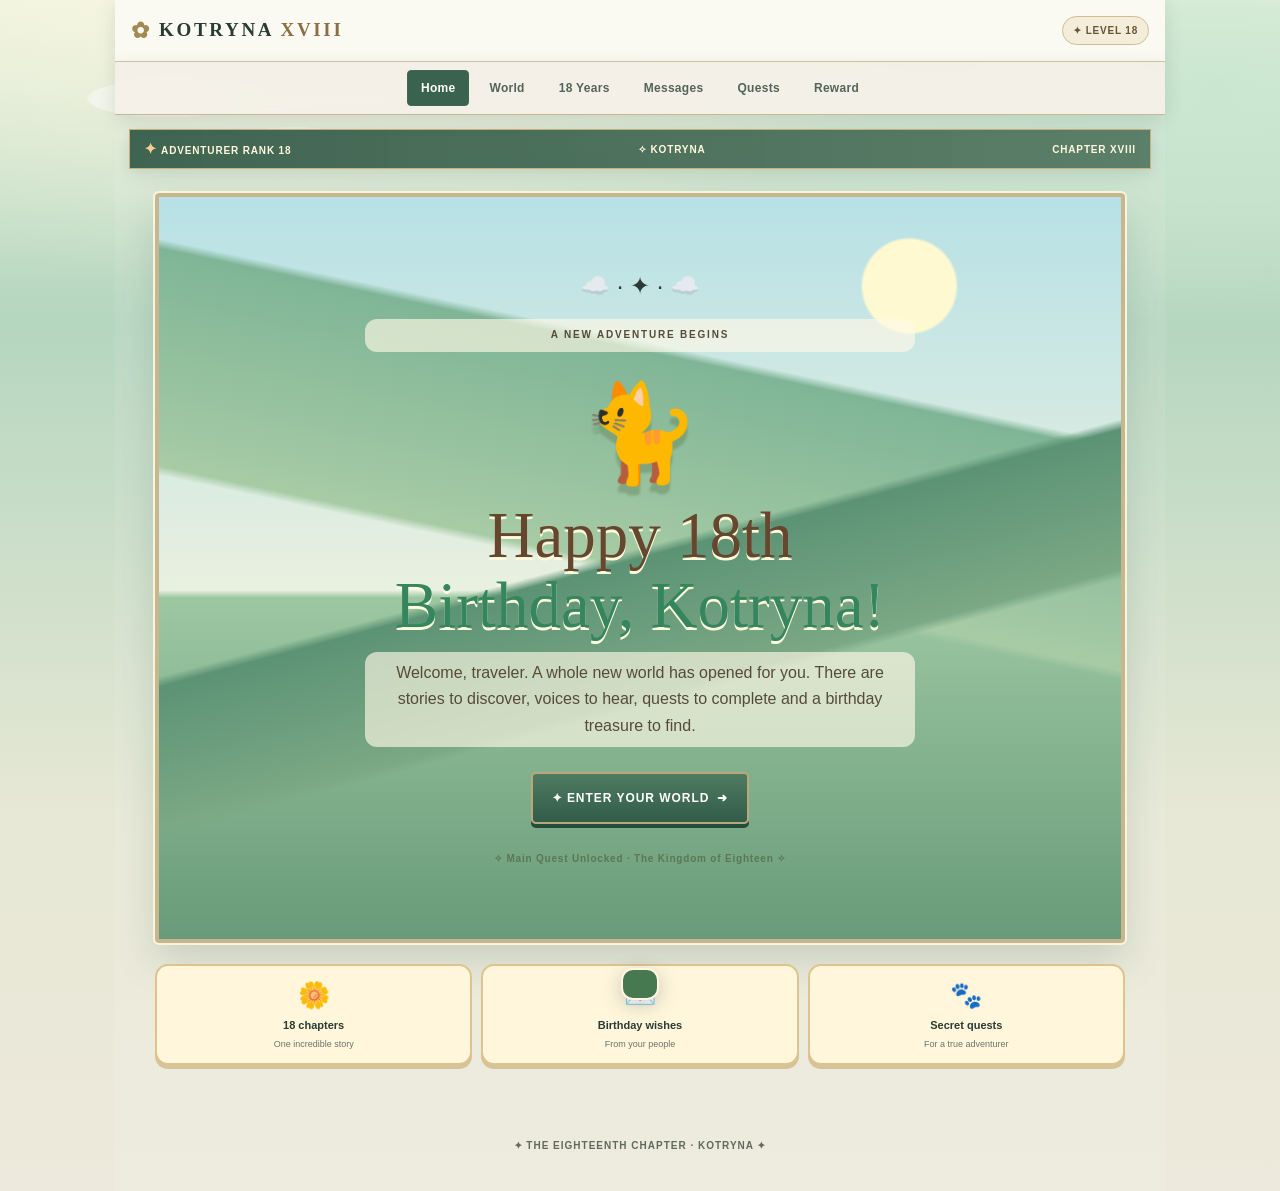
==== commit 2dc48000: "Add files via upload" ====
--- a/index.html
+++ b/index.html
@@ -3,11 +3,11 @@
 <head>
   <meta charset="UTF-8">
   <meta name="viewport" content="width=device-width, initial-scale=1, viewport-fit=cover">
-  <meta name="theme-color" content="#f4e8c2">
+  <meta name="theme-color" content="#eef0dd">
   <meta name="description" content="A birthday adventure for Kotryna — Level 18 unlocked.">
   <title>Start · Kotryna's Adventure</title>
-  <link rel="stylesheet" href="style.css?v=11">
-  <script src="main.js?v=11" defer></script>
+  <link rel="stylesheet" href="style.css?v=16">
+  <script src="main.js?v=16" defer></script>
 </head>
 <body data-page="index.html">
   <div class="clouds" aria-hidden="true"></div>
@@ -25,6 +25,12 @@
           <a class="nav-item " href="game.html">Quests</a>
           <a class="nav-item " href="finale.html">Reward</a>
     </nav>
+
+    <div class="adventure-hud" aria-label="Player status">
+      <span><b>✦</b> ADVENTURER RANK 18</span>
+      <span>✧ KOTRYNA</span>
+      <span class="hud-realm">CHAPTER XVIII</span>
+    </div>
     <main class="screen">
       <section class="hero hero-home">
         <div class="sky-ornament">☁️ · ✦ · ☁️</div>
@@ -41,7 +47,7 @@
         <div>🐾 <b>Secret quests</b><small>For a true adventurer</small></div>
       </section>
     </main>
-    <footer class="site-footer">✿ A little world made just for Kotryna ✿</footer>
+    <footer class="site-footer">✦ THE EIGHTEENTH CHAPTER · KOTRYNA ✦</footer>
   </div>
   <div class="toast" id="toast" role="status" aria-live="polite"></div>
 </body>
--- a/style.css
+++ b/style.css
@@ -263,3 +263,216 @@
 @media (prefers-reduced-motion: reduce) {
   *, *::before, *::after { scroll-behavior: auto !important; transition: none !important; }
 }
+
+
+/* === VERSION XVI: bright cinematic fantasy RPG, designed for an 18-year-old === */
+:root {
+  --ink: #2e3833;
+  --muted: #69756c;
+  --cream: #f9f7ed;
+  --paper: #faf6e9;
+  --line: #c6b48e;
+  --brown: #79613d;
+  --green: #416d57;
+  --green-dark: #284e3f;
+  --gold: #b38b4b;
+  --pink: #a98989;
+  --shadow: 0 15px 38px #34453625, 0 3px 1px #b8a27733;
+}
+html { scroll-padding-top: 105px; }
+body {
+  color: #293b32;
+  font-family: "Segoe UI", "Trebuchet MS", sans-serif;
+  background:
+    radial-gradient(ellipse 900px 380px at 20% 0%, #fff9e6a8, transparent 75%),
+    radial-gradient(ellipse 700px 320px at 95% 7%, #c3e5d0b8, transparent 80%),
+    linear-gradient(180deg, #eaf1db 0, #b5d6bf 320px, #e7e8d5 820px, #ede9dc 100%);
+}
+.clouds { opacity: 0.65; }
+.game-shell {
+  max-width: 1050px;
+  background: #ffffff18;
+}
+.topbar {
+  position: relative;
+  background: #fbfaf3f5;
+  border-bottom: 1px solid #d1c5a8;
+  box-shadow: 0 4px 20px #253b3021;
+  min-height: 62px;
+}
+.brand {
+  font-family: Georgia, serif;
+  font-weight: 700;
+  letter-spacing: 0.14em;
+  font-size: clamp(13px, 3.8vw, 19px);
+}
+.brand b { color: #8c7045; }
+.brand-star { color: #a48952; }
+.level-pill {
+  color: #685338;
+  background: #f4edda;
+  border: 1px solid #cfbd95;
+  font-size: 10px;
+  letter-spacing: .08em;
+}
+.menu-toggle { display: none !important; }
+.top-nav {
+  position: sticky;
+  top: 0;
+  z-index: 30;
+  padding: 8px 12px;
+  gap: 6px;
+  background: #f5f1e8ef;
+  backdrop-filter: blur(15px);
+  border-bottom: 1px solid #c7b893;
+  box-shadow: 0 5px 18px #293f3324;
+}
+.nav-item {
+  padding: 10px 13px;
+  border-radius: 4px;
+  border: 1px solid transparent;
+  background: transparent;
+  font-size: 12px;
+  color: #526557;
+  font-weight: 700;
+  letter-spacing: .025em;
+}
+.nav-item.current {
+  background: #39634f;
+  color: #fffdf5;
+  border: 1px solid #426852;
+  box-shadow: none;
+}
+.adventure-hud {
+  display: flex;
+  align-items: center;
+  justify-content: space-between;
+  gap: 8px;
+  flex-wrap: wrap;
+  margin: 14px 14px 0;
+  padding: 10px 14px;
+  background: linear-gradient(90deg, #315845eb, #4f735de5);
+  border: 1px solid #c7b17f;
+  color: #fff8dd;
+  box-shadow: 0 4px 18px #3153402b;
+  font-size: 10px;
+  font-weight: 800;
+  letter-spacing: .085em;
+}
+.adventure-hud b { color: #f4d18e; font-size: 15px; }
+.screen { padding: 24px 16px 50px; }
+.screen-heading { margin: 12px auto 28px; }
+.chapter-kicker {
+  color: #77644c;
+  font-size: 10px;
+  letter-spacing: .18em;
+}
+h1, h2, h3 { font-family: Georgia, "Times New Roman", serif; }
+h1 { color: #294d3d; font-weight: 500; font-size: clamp(36px, 8vw, 65px); }
+h1 em, h2 em { color: #97784c; }
+.screen-heading p { font-size: 15px; color: #475e53; }
+.game-button {
+  border-radius: 5px;
+  font-size: 12px;
+  letter-spacing: .08em;
+  text-transform: uppercase;
+  box-shadow: 0 4px 0 #a79168;
+}
+.game-button.primary {
+  background: linear-gradient(#4f7b61, #315d49);
+  border-color: #bca677;
+  box-shadow: 0 4px 0 #244c3a;
+}
+.game-button.secondary {
+  background: linear-gradient(#faf5e7,#e9dfc5);
+  border-color: #b9a174;
+  box-shadow: 0 4px 0 #a99574;
+}
+.hero, .landscape {
+  border-radius: 4px;
+  outline: 2px solid #f9f4de;
+  border: 4px solid #c8b78e;
+  box-shadow: 0 18px 40px #244b382c;
+}
+.hero {
+  background:
+    radial-gradient(circle at 78% 12%, #fff9d1 0 46px, transparent 49px),
+    linear-gradient(165deg, transparent 48%, #5c9375 49%, #7ba885 63%, transparent 64%),
+    linear-gradient(12deg, transparent 49%, #a7cba5 50%, #7fb596 73%, transparent 74%),
+    linear-gradient(180deg, #b7e1e6 0, #e9f0df 53%, #9cc7a1 54%, #699b7a 100%);
+}
+.landscape {
+  background:
+    radial-gradient(circle at 77% 15%, #fff1bb 0 34px, transparent 38px),
+    linear-gradient(165deg, transparent 49%, #98b5a2 50% 59%, transparent 60%),
+    linear-gradient(18deg, transparent 50%, #96bda1 51% 66%, transparent 67%),
+    linear-gradient(180deg, #c1e2e8 0, #eef2df 48%, #9cc79e 49%, #72a37f 100%);
+}
+.companion { animation: none !important; transform: none !important; }
+.companion-cat { animation: none !important; transform: none !important; }
+.companion.speech-panel {
+  position: relative;
+  border-radius: 4px;
+  background: linear-gradient(125deg,#fdfbf2,#f0ead8);
+  border: 1px solid #c4b087;
+  box-shadow: 0 8px 25px #3b5a4425;
+}
+.region-card, .photo-card, .video-card, .trial-panel, .quest-board, .music-panel, .rewards-panel {
+  border-radius: 5px !important;
+  border-color: #c5b18b !important;
+  background: linear-gradient(145deg, #fffdf6, #f4f0e4) !important;
+  box-shadow: 0 10px 28px #4255441a !important;
+}
+.region-card { transition: background .15s ease, transform .15s ease; }
+.region-card:active { transform: translateY(2px); }
+.photo-timeline, .video-list { max-width: 710px; margin-inline: auto; }
+.photo-card { width: 100%; margin-bottom: 24px; }
+.photo-frame { background: #ece4d1; }
+.photo-frame img {
+  display: block;
+  width: 100%;
+  max-height: none;
+  height: auto;
+  object-fit: contain;
+}
+.video-card { width: 100%; margin-bottom: 24px; overflow: hidden; }
+.video-avatar { border-radius: 50%; background: #e7dfc7; color: #a88e56; }
+.video-holder { display: block; width: 100%; }
+.video-holder video {
+  display: block;
+  width: 100%;
+  max-height: 70vh;
+  background: #1b2521;
+  border-radius: 4px;
+  object-fit: contain;
+}
+.video-file-note {
+  display: block;
+  margin: 10px 0 0;
+  color: #778077;
+  font-size: 10px;
+  letter-spacing: .08em;
+  text-align: right;
+}
+.quest-tab, .rune-tile, .treat-grid button { border-radius: 5px !important; }
+.star-arena { border-radius: 4px; overflow: hidden; }
+.falling-star { touch-action: manipulation; }
+.site-footer { color: #5f6b5c; letter-spacing: .1em; }
+@media (min-width: 770px) {
+  .screen { padding-inline: 40px; }
+  .top-nav { justify-content: center; }
+}
+@media (max-width: 520px) {
+  .topbar { padding: 12px 14px; }
+  .adventure-hud { margin: 10px 10px 0; padding: 9px; font-size: 9px; }
+  .hud-realm { display: none; }
+  .screen { padding: 22px 12px 42px; }
+  .region-card { min-height: 88px; }
+  .video-holder video { max-height: 54vh; }
+  .game-button { min-height: 48px; }
+  .quest-tabs { display: grid; grid-template-columns: 1fr; }
+  .quest-tab { width: 100%; }
+}
+@media (prefers-reduced-motion: reduce) {
+  *, *::before, *::after { animation-duration: .01ms !important; transition-duration: .01ms !important; }
+}
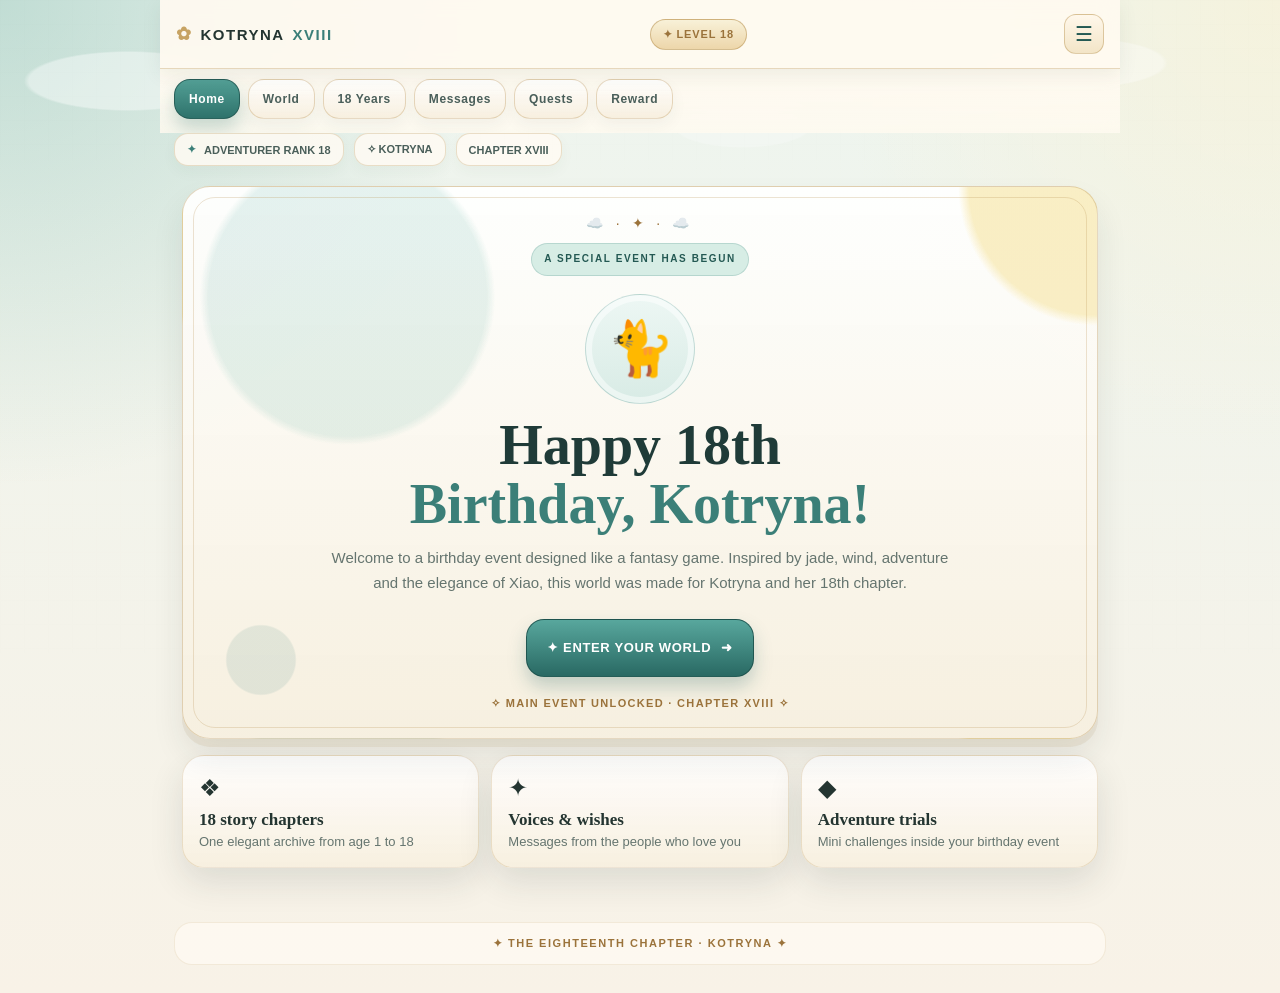
==== commit 45b264e6: "Add files via upload" ====
--- a/index.html
+++ b/index.html
@@ -6,8 +6,8 @@
   <meta name="theme-color" content="#eef0dd">
   <meta name="description" content="A birthday adventure for Kotryna — Level 18 unlocked.">
   <title>Start · Kotryna's Adventure</title>
-  <link rel="stylesheet" href="style.css?v=16">
-  <script src="main.js?v=16" defer></script>
+  <link rel="stylesheet" href="style.css?v=17">
+  <script src="main.js?v=17" defer></script>
 </head>
 <body data-page="index.html">
   <div class="clouds" aria-hidden="true"></div>
@@ -34,17 +34,17 @@
     <main class="screen">
       <section class="hero hero-home">
         <div class="sky-ornament">☁️ · ✦ · ☁️</div>
-        <p class="chapter-kicker">A NEW ADVENTURE BEGINS</p>
+        <p class="chapter-kicker">A SPECIAL EVENT HAS BEGUN</p>
         <div class="hero-cat" aria-hidden="true">🐈</div>
         <h1>Happy 18th<br><em>Birthday, Kotryna!</em></h1>
-        <p>Welcome, traveler. A whole new world has opened for you. There are stories to discover, voices to hear, quests to complete and a birthday treasure to find.</p>
+        <p>Welcome to a birthday event designed like a fantasy game. Inspired by jade, wind, adventure and the elegance of Xiao, this world was made for Kotryna and her 18th chapter.</p>
         <a class="game-button primary large" href="world.html">✦ ENTER YOUR WORLD <span>➜</span></a>
-        <div class="hero-bottom">✧ Main Quest Unlocked · The Kingdom of Eighteen ✧</div>
+        <div class="hero-bottom">✧ Main Event Unlocked · Chapter XVIII ✧</div>
       </section>
       <section class="intro-tiles">
-        <div>🌼 <b>18 chapters</b><small>One incredible story</small></div>
-        <div>💌 <b>Birthday wishes</b><small>From your people</small></div>
-        <div>🐾 <b>Secret quests</b><small>For a true adventurer</small></div>
+        <div>❖ <b>18 story chapters</b><small>One elegant archive from age 1 to 18</small></div>
+        <div>✦ <b>Voices & wishes</b><small>Messages from the people who love you</small></div>
+        <div>◆ <b>Adventure trials</b><small>Mini challenges inside your birthday event</small></div>
       </section>
     </main>
     <footer class="site-footer">✦ THE EIGHTEENTH CHAPTER · KOTRYNA ✦</footer>
--- a/style.css
+++ b/style.css
@@ -1,478 +1,1291 @@
-/* Kotryna's sunlit fantasy adventure — fully mobile-first */
+
 :root {
-  --ink: #4b412f;
-  --muted: #7c735f;
-  --cream: #fffaf0;
-  --paper: #fff6de;
-  --line: #d9bd86;
-  --brown: #876039;
-  --green: #50875c;
-  --green-dark: #31664a;
-  --gold: #d5a548;
-  --pink: #eea5ac;
-  --shadow: 0 10px 0 #b89c7440, 0 18px 28px #5e58322c;
-}
-* { box-sizing: border-box; }
-html { scroll-behavior: smooth; }
+  --bg: #eef3e6;
+  --bg-2: #f7f3e8;
+  --ink: #243531;
+  --ink-soft: #4a5f5a;
+  --muted: #65756f;
+  --jade: #3b7f78;
+  --jade-deep: #245953;
+  --jade-soft: #d6ece7;
+  --gold: #c7a363;
+  --gold-deep: #9b733b;
+  --ivory: #fffaf0;
+  --paper: #f6efdf;
+  --line: #dec89a;
+  --line-strong: #b89456;
+  --shadow: 0 14px 34px rgba(35, 53, 49, 0.12);
+  --panel-shadow: 0 8px 0 rgba(155, 115, 59, 0.10), 0 18px 32px rgba(29, 48, 45, 0.09);
+}
+
+* {
+  box-sizing: border-box;
+}
+
+html {
+  scroll-behavior: smooth;
+}
+
 body {
   margin: 0;
   color: var(--ink);
-  font-family: 'Trebuchet MS', Verdana, sans-serif;
-  background: linear-gradient(#90d6ec 0, #c2edee 220px, #e6edbb 500px, #f8e9c5 850px, #faf2da 100%);
+  font-family: "Trebuchet MS", Arial, sans-serif;
+  background:
+    radial-gradient(circle at top left, rgba(111, 176, 162, 0.35), transparent 30%),
+    radial-gradient(circle at top right, rgba(255, 239, 199, 0.45), transparent 28%),
+    linear-gradient(180deg, #edf5ef 0%, #f8f2e7 100%);
   min-height: 100vh;
 }
-button, a { -webkit-tap-highlight-color: transparent; }
-a { color: inherit; text-decoration: none; }
-button { font: inherit; cursor: pointer; }
-.hidden { display: none !important; }
+
+button,
+a {
+  -webkit-tap-highlight-color: transparent;
+}
+
+a {
+  color: inherit;
+  text-decoration: none;
+}
+
+button {
+  font: inherit;
+  cursor: pointer;
+}
+
+.hidden {
+  display: none !important;
+}
+
 .clouds {
   position: fixed;
-  inset: 0 0 auto;
-  height: 340px;
+  inset: 0;
+  z-index: -2;
   pointer-events: none;
+  opacity: 0.65;
+  background:
+    radial-gradient(ellipse 180px 52px at 10% 9%, rgba(255,255,255,0.64) 0 55%, transparent 58%),
+    radial-gradient(ellipse 160px 44px at 84% 7%, rgba(255,255,255,0.50) 0 55%, transparent 58%),
+    radial-gradient(ellipse 120px 38px at 58% 14%, rgba(255,255,255,0.35) 0 55%, transparent 58%);
+}
+
+body::before {
+  content: "";
+  position: fixed;
+  inset: 0;
   z-index: -1;
-  background:
-    radial-gradient(ellipse 80px 19px at 13% 29%, #ffffffa9 97%, transparent),
-    radial-gradient(ellipse 62px 16px at 23% 42%, #ffffff8a 97%, transparent),
-    radial-gradient(ellipse 90px 21px at 83% 23%, #ffffff96 97%, transparent);
-}
-.game-shell { max-width: 1020px; margin: auto; min-height: 100vh; }
+  pointer-events: none;
+  background-image:
+    linear-gradient(rgba(199,163,99,0.06) 1px, transparent 1px),
+    linear-gradient(90deg, rgba(199,163,99,0.06) 1px, transparent 1px);
+  background-size: 24px 24px;
+  mask-image: linear-gradient(180deg, rgba(0,0,0,0.12), rgba(0,0,0,0));
+}
+
+.game-shell {
+  max-width: 960px;
+  margin: 0 auto;
+  min-height: 100vh;
+  padding-bottom: 28px;
+}
+
 .topbar {
+  position: sticky;
+  top: 0;
+  z-index: 50;
   display: flex;
   align-items: center;
-  gap: 10px;
   justify-content: space-between;
-  padding: 13px 16px;
-  background: #fff8e6ee;
-  border-bottom: 3px solid #d4b67c;
-  box-shadow: 0 4px 14px #61523518;
-}
-.brand { font-weight: 900; letter-spacing: .04em; font-size: 15px; white-space: nowrap; }
-.brand b { color: var(--green-dark); }
-.brand-star { font-size: 22px; color: #e4a24d; vertical-align: -2px; }
-.level-pill { font-size: 11px; font-weight: 900; color: #57774e; background: #e9f3cc; border: 1px solid #a5c28a; border-radius: 30px; padding: 8px 10px; }
-.menu-toggle { background: #fff4d8; border: 2px solid #d6b981; border-radius: 10px; width: 38px; height: 36px; color: #795a32; font-size: 20px; }
+  gap: 12px;
+  padding: 14px 16px;
+  background: rgba(255, 250, 240, 0.92);
+  backdrop-filter: blur(10px);
+  border-bottom: 1px solid rgba(184, 148, 86, 0.34);
+  box-shadow: 0 6px 18px rgba(53, 73, 70, 0.08);
+}
+
+.brand {
+  display: inline-flex;
+  align-items: center;
+  gap: 8px;
+  font-size: 15px;
+  font-weight: 900;
+  letter-spacing: 0.10em;
+  color: var(--ink);
+  text-transform: uppercase;
+}
+
+.brand b {
+  color: var(--jade);
+}
+
+.brand-star {
+  color: var(--gold);
+  font-size: 18px;
+}
+
+.level-pill {
+  flex: 0 0 auto;
+  padding: 8px 12px;
+  border-radius: 999px;
+  background: linear-gradient(180deg, #f8f1d8 0%, #edd6aa 100%);
+  border: 1px solid rgba(184, 148, 86, 0.55);
+  color: var(--gold-deep);
+  font-size: 11px;
+  font-weight: 900;
+  letter-spacing: 0.08em;
+}
+
+.menu-toggle {
+  width: 40px;
+  height: 40px;
+  border: 1px solid rgba(184, 148, 86, 0.45);
+  border-radius: 12px;
+  background: linear-gradient(180deg, #fff8eb 0%, #f3e5c7 100%);
+  color: var(--jade-deep);
+  font-size: 20px;
+}
+
 .top-nav {
-  display: flex;
-  gap: 6px;
+  position: sticky;
+  top: 69px;
+  z-index: 45;
+  display: flex;
+  gap: 8px;
   overflow-x: auto;
-  padding: 10px 12px;
-  background: #fbefcded;
-  border-bottom: 2px solid #dbbf86;
+  padding: 10px 14px 14px;
+  background: linear-gradient(180deg, rgba(255,250,240,0.95) 0%, rgba(255,250,240,0.84) 100%);
+  backdrop-filter: blur(10px);
   scrollbar-width: none;
 }
-.top-nav::-webkit-scrollbar { display: none; }
+
+.top-nav::-webkit-scrollbar {
+  display: none;
+}
+
 .nav-item {
   flex: 0 0 auto;
-  padding: 10px 12px;
-  border-radius: 9px;
-  border: 1px solid #d7c297;
-  background: #fff9e7;
+  position: relative;
+  padding: 12px 14px;
+  border-radius: 16px;
+  border: 1px solid rgba(184, 148, 86, 0.34);
+  background: linear-gradient(180deg, rgba(255,255,255,0.84) 0%, rgba(247,239,223,0.96) 100%);
+  color: var(--ink-soft);
+  font-size: 12px;
   font-weight: 800;
-  color: #7c6243;
-  font-size: 12px;
-}
-.nav-item.current { background: #518762; color: white; border-color: #346848; box-shadow: inset 0 -3px #316447; }
-.screen { padding: 20px 14px 35px; }
-.screen-heading { text-align: center; max-width: 680px; margin: 4px auto 22px; }
-.chapter-kicker { display: block; letter-spacing: .16em; font-weight: 900; color: #8a723e; font-size: 10px; margin-bottom: 12px; }
-h1, h2, h3, p { margin-top: 0; }
-h1, h2 { font-family: Georgia, 'Times New Roman', serif; }
-h1 { font-size: clamp(33px, 8vw, 56px); line-height: 1.08; margin-bottom: 12px; color: #65462e; }
-h1 em, h2 em { font-style: normal; color: #4b9b67; }
-p { line-height: 1.65; }
-.screen-heading p { max-width: 540px; margin: 0 auto; color: #6c6656; font-size: 14px; }
+  letter-spacing: 0.05em;
+  white-space: nowrap;
+  box-shadow: 0 6px 16px rgba(46, 63, 59, 0.05);
+}
+
+.nav-item.current {
+  color: #ffffff;
+  background: linear-gradient(180deg, #53a096 0%, #2e726b 100%);
+  border-color: rgba(36, 89, 83, 0.86);
+  box-shadow: 0 10px 18px rgba(46, 114, 107, 0.25);
+}
+
+.adventure-hud {
+  display: flex;
+  gap: 10px;
+  flex-wrap: wrap;
+  padding: 0 14px 8px;
+}
+
+.adventure-hud span {
+  display: inline-flex;
+  align-items: center;
+  gap: 8px;
+  padding: 9px 12px;
+  border-radius: 14px;
+  background: rgba(255, 251, 244, 0.84);
+  border: 1px solid rgba(184, 148, 86, 0.28);
+  color: var(--ink-soft);
+  font-size: 11px;
+  font-weight: 800;
+  box-shadow: 0 6px 15px rgba(50, 66, 63, 0.04);
+}
+
+.adventure-hud b {
+  color: var(--jade);
+}
+
+.hud-realm {
+  color: var(--gold-deep);
+}
+
+.screen {
+  padding: 12px 14px 34px;
+}
+
+.screen-heading {
+  margin: 0 auto 22px;
+  text-align: center;
+  max-width: 720px;
+}
+
+.chapter-kicker {
+  display: inline-block;
+  padding: 7px 12px;
+  margin-bottom: 12px;
+  border-radius: 999px;
+  background: rgba(213, 236, 228, 0.94);
+  border: 1px solid rgba(59, 127, 120, 0.20);
+  color: var(--jade-deep);
+  font-size: 10px;
+  font-weight: 900;
+  letter-spacing: 0.16em;
+  text-transform: uppercase;
+}
+
+h1,
+h2,
+h3,
+p {
+  margin-top: 0;
+}
+
+h1,
+h2,
+h3 {
+  font-family: Georgia, "Times New Roman", serif;
+}
+
+h1 {
+  margin-bottom: 10px;
+  font-size: clamp(34px, 8vw, 56px);
+  line-height: 1.06;
+  color: #1f3b38;
+}
+
+h1 em,
+h2 em {
+  font-style: normal;
+  color: var(--jade);
+}
+
+p {
+  line-height: 1.68;
+}
+
+.screen-heading p {
+  margin: 0 auto;
+  max-width: 620px;
+  color: var(--muted);
+  font-size: 15px;
+}
+
 .game-button {
   display: inline-flex;
+  align-items: center;
   justify-content: center;
+  gap: 10px;
+  min-height: 52px;
+  padding: 14px 18px;
+  border-radius: 18px;
+  border: 1px solid transparent;
+  font-size: 13px;
+  font-weight: 900;
+  letter-spacing: 0.05em;
+  text-transform: uppercase;
+  transition: transform 0.12s ease, box-shadow 0.12s ease;
+}
+
+.game-button:active {
+  transform: translateY(2px);
+}
+
+.game-button.primary {
+  color: #ffffff;
+  background: linear-gradient(180deg, #58a79d 0%, #296963 100%);
+  border-color: rgba(26, 78, 73, 0.82);
+  box-shadow: 0 10px 18px rgba(41, 105, 99, 0.26);
+}
+
+.game-button.secondary {
+  color: var(--gold-deep);
+  background: linear-gradient(180deg, #fff8ea 0%, #f1dfbc 100%);
+  border-color: rgba(184, 148, 86, 0.40);
+  box-shadow: 0 10px 16px rgba(168, 133, 73, 0.14);
+}
+
+.game-button.large {
+  min-height: 58px;
+  padding: 16px 20px;
+}
+
+.game-button.wide {
+  width: 100%;
+  margin-top: 18px;
+}
+
+.game-button.locked {
+  opacity: 0.66;
+}
+
+.hero {
+  position: relative;
+  overflow: hidden;
+  padding: 28px 20px 28px;
+  border-radius: 28px;
+  background:
+    radial-gradient(circle at top right, rgba(248, 236, 189, 0.88) 0 12%, transparent 13%),
+    radial-gradient(circle at 18% 20%, rgba(101, 178, 164, 0.16) 0 16%, transparent 17%),
+    linear-gradient(180deg, rgba(255,255,255,0.92) 0%, rgba(246,239,223,0.96) 100%);
+  border: 1px solid rgba(184, 148, 86, 0.36);
+  box-shadow: var(--panel-shadow);
+}
+
+.hero::before,
+.hero::after {
+  content: "";
+  position: absolute;
+  inset: 10px;
+  border-radius: 22px;
+  pointer-events: none;
+}
+
+.hero::before {
+  border: 1px solid rgba(184, 148, 86, 0.26);
+}
+
+.hero::after {
+  inset: auto auto 18px 18px;
+  width: 120px;
+  height: 120px;
+  background: radial-gradient(circle, rgba(59,127,120,0.12) 0 40%, transparent 42%);
+}
+
+.hero-home {
+  text-align: center;
+}
+
+.sky-ornament {
+  margin-bottom: 12px;
+  color: var(--gold-deep);
+  font-size: 14px;
+  letter-spacing: 0.3em;
+}
+
+.hero p:not(.chapter-kicker) {
+  margin: 0 auto 24px;
+  max-width: 640px;
+  color: var(--muted);
+  font-size: 15px;
+}
+
+.hero-cat {
+  margin: 6px auto 12px;
+  width: 110px;
+  height: 110px;
+  display: grid;
+  place-items: center;
+  border-radius: 50%;
+  font-size: 54px;
+  background: linear-gradient(180deg, #edf7f4 0%, #d8ebe5 100%);
+  border: 1px solid rgba(59, 127, 120, 0.20);
+  box-shadow: inset 0 0 0 6px rgba(255,255,255,0.48);
+}
+
+.hero-bottom {
+  margin-top: 20px;
+  color: var(--gold-deep);
+  font-size: 11px;
+  font-weight: 800;
+  letter-spacing: 0.12em;
+  text-transform: uppercase;
+}
+
+.intro-tiles {
+  display: grid;
+  grid-template-columns: 1fr;
+  gap: 12px;
+  margin-top: 16px;
+}
+
+.intro-tiles > div {
+  padding: 18px 16px;
+  border-radius: 22px;
+  background: linear-gradient(180deg, rgba(255,255,255,0.90) 0%, rgba(247,239,223,0.95) 100%);
+  border: 1px solid rgba(184, 148, 86, 0.24);
+  box-shadow: var(--shadow);
+  text-align: left;
+  color: var(--ink);
+  font-size: 24px;
+}
+
+.intro-tiles b,
+.intro-tiles small {
+  display: block;
+}
+
+.intro-tiles b {
+  margin-top: 8px;
+  font-size: 17px;
+  font-family: Georgia, "Times New Roman", serif;
+}
+
+.intro-tiles small {
+  margin-top: 4px;
+  color: var(--muted);
+  font-size: 13px;
+}
+
+.landscape {
+  display: grid;
+  grid-template-columns: repeat(2, minmax(0, 1fr));
+  gap: 14px;
+  padding: 18px;
+  border-radius: 28px;
+  background:
+    radial-gradient(circle at top right, rgba(87, 163, 149, 0.14), transparent 25%),
+    radial-gradient(circle at bottom left, rgba(248, 236, 189, 0.22), transparent 30%),
+    linear-gradient(180deg, rgba(255,255,255,0.92) 0%, rgba(246,239,223,0.96) 100%);
+  border: 1px solid rgba(184, 148, 86, 0.34);
+  box-shadow: var(--panel-shadow);
+  position: relative;
+  overflow: hidden;
+}
+
+.landscape::before {
+  content: "";
+  position: absolute;
+  inset: 16px;
+  border-radius: 22px;
+  border: 1px solid rgba(184, 148, 86, 0.24);
+  pointer-events: none;
+}
+
+.landscape-sun,
+.far-mountain,
+.hill,
+.path-ribbon,
+.map-tree {
+  display: none;
+}
+
+.map-pin {
+  position: relative;
+  transform: none;
+  top: auto;
+  left: auto;
+  z-index: 1;
+  display: flex;
+  flex-direction: column;
+  align-items: flex-start;
+  gap: 7px;
+  min-height: 118px;
+  padding: 16px 14px;
+  border-radius: 22px;
+  background: linear-gradient(180deg, rgba(241, 250, 247, 0.96) 0%, rgba(221, 239, 233, 0.96) 100%);
+  border: 1px solid rgba(59, 127, 120, 0.22);
+  box-shadow: 0 14px 24px rgba(46, 98, 91, 0.08);
+  color: var(--jade-deep);
+  font-size: 14px;
+  font-weight: 800;
+}
+
+.map-pin small {
+  display: block;
+  color: var(--gold-deep);
+  font-size: 10px;
+  font-weight: 900;
+  letter-spacing: 0.10em;
+}
+
+.map-pin::after {
+  content: "Open";
+  margin-top: auto;
+  color: var(--muted);
+  font-size: 12px;
+  font-weight: 700;
+}
+
+.speech-panel {
+  display: flex;
   align-items: center;
-  gap: 8px;
-  border-radius: 13px;
-  border: 2px solid #9a7140;
-  min-height: 49px;
-  padding: 13px 16px;
-  font-weight: 900;
+  gap: 14px;
+  padding: 16px;
+  margin: 18px 0 24px;
+  border-radius: 24px;
+  background: linear-gradient(180deg, rgba(255,255,255,0.92) 0%, rgba(246,239,223,0.96) 100%);
+  border: 1px solid rgba(184, 148, 86, 0.28);
+  box-shadow: var(--shadow);
+}
+
+.companion-cat {
+  flex: 0 0 70px;
+  width: 70px;
+  height: 70px;
+  display: grid;
+  place-items: center;
+  border-radius: 18px;
+  background: linear-gradient(180deg, #edf7f4 0%, #d9eee7 100%);
+  border: 1px solid rgba(59, 127, 120, 0.18);
+  font-size: 38px;
+  line-height: 1;
+}
+
+.speech-panel small {
+  display: block;
+  margin-bottom: 5px;
+  color: var(--gold-deep);
+  font-size: 10px;
+  font-weight: 900;
+  letter-spacing: 0.10em;
+}
+
+.speech-panel strong {
+  display: block;
+  margin-bottom: 4px;
+  font-size: 20px;
+  color: var(--jade-deep);
+  font-family: Georgia, "Times New Roman", serif;
+}
+
+.speech-panel p {
+  margin: 0;
+  color: var(--muted);
+  font-size: 14px;
+}
+
+.section-title {
+  margin: 8px 0 14px;
+  color: var(--gold-deep);
+  font-size: 11px;
+  font-weight: 900;
+  letter-spacing: 0.18em;
+  text-transform: uppercase;
+  text-align: center;
+}
+
+.region-card {
+  display: flex;
+  align-items: center;
+  gap: 14px;
+  padding: 15px;
+  margin-bottom: 14px;
+  border-radius: 22px;
+  background: linear-gradient(180deg, rgba(255,255,255,0.94) 0%, rgba(246,239,223,0.98) 100%);
+  border: 1px solid rgba(184, 148, 86, 0.28);
+  box-shadow: var(--shadow);
+}
+
+.region-icon {
+  flex: 0 0 56px;
+  width: 56px;
+  height: 56px;
+  display: grid;
+  place-items: center;
+  border-radius: 18px;
+  font-size: 24px;
+  background: linear-gradient(180deg, #e8f6f2 0%, #d8ebe5 100%);
+  border: 1px solid rgba(59,127,120,0.18);
+}
+
+.region-card > span:nth-child(2) {
+  flex: 1;
+  min-width: 0;
+}
+
+.region-card small,
+.region-card strong,
+.region-card em {
+  display: block;
+}
+
+.region-card small {
+  color: var(--gold-deep);
+  font-size: 10px;
+  font-weight: 900;
+  letter-spacing: 0.08em;
+}
+
+.region-card strong {
+  margin: 4px 0;
+  font-size: 20px;
+  color: var(--ink);
+  font-family: Georgia, "Times New Roman", serif;
+}
+
+.region-card em {
+  color: var(--muted);
+  font-style: normal;
   font-size: 13px;
-  letter-spacing: .03em;
+}
+
+.region-arrow {
+  color: var(--jade);
+  font-size: 20px;
+  font-weight: 900;
+}
+
+.music-panel {
+  display: flex;
+  align-items: center;
+  gap: 12px;
+  max-width: 720px;
+  margin: 0 auto 24px;
+  padding: 14px;
+  border-radius: 22px;
+  background: linear-gradient(180deg, rgba(255,255,255,0.94) 0%, rgba(246,239,223,0.98) 100%);
+  border: 1px solid rgba(184,148,86,0.28);
+  box-shadow: var(--shadow);
+}
+
+.record {
+  flex: 0 0 54px;
+  width: 54px;
+  height: 54px;
+  display: grid;
+  place-items: center;
+  border-radius: 50%;
+  background: linear-gradient(180deg, #e8f6f2 0%, #d8ebe5 100%);
+  border: 1px solid rgba(59,127,120,0.18);
+  color: var(--jade-deep);
+  font-size: 26px;
+}
+
+.music-panel > div {
+  flex: 1;
+  min-width: 0;
+}
+
+.music-panel small,
+.music-panel strong,
+.music-panel span:not(.record) {
+  display: block;
+}
+
+.music-panel small {
+  color: var(--gold-deep);
+  font-size: 10px;
+  font-weight: 900;
+  letter-spacing: 0.08em;
+}
+
+.music-panel strong {
+  margin: 2px 0;
+  font-size: 16px;
+  color: var(--ink);
+}
+
+.music-panel div span {
+  color: var(--muted);
+  font-size: 12px;
+}
+
+.music-toggle {
+  flex: 0 0 46px;
+  width: 46px;
+  height: 46px;
+  border-radius: 50%;
+  border: 1px solid rgba(36,89,83,0.60);
+  background: linear-gradient(180deg, #58a79d 0%, #296963 100%);
+  color: #fff;
+  font-size: 17px;
+  box-shadow: 0 10px 18px rgba(41, 105, 99, 0.22);
+}
+
+.photo-timeline {
+  display: flex;
+  flex-direction: column;
+  align-items: center;
+  gap: 18px;
+}
+
+.photo-card {
+  width: 100%;
+  max-width: 720px;
+  padding: 12px;
+  border-radius: 24px;
+  background: linear-gradient(180deg, rgba(255,255,255,0.95) 0%, rgba(246,239,223,0.98) 100%);
+  border: 1px solid rgba(184,148,86,0.28);
+  box-shadow: var(--shadow);
+}
+
+.photo-top {
+  display: flex;
+  justify-content: space-between;
+  gap: 12px;
+  padding: 4px 4px 10px;
+  color: var(--gold-deep);
+  font-size: 11px;
+  font-weight: 900;
+  letter-spacing: 0.06em;
+}
+
+.photo-frame {
+  display: grid;
+  place-items: center;
+  min-height: 180px;
+  overflow: hidden;
+  border-radius: 18px;
+  background: linear-gradient(180deg, #fdfbf5 0%, #ede5d4 100%);
+  border: 1px solid rgba(184, 148, 86, 0.22);
+}
+
+.photo-frame img {
+  display: block;
+  width: 100%;
+  height: auto;
+  max-height: 76vh;
+  object-fit: contain;
+}
+
+.photo-missing {
+  padding: 44px 18px;
+  color: var(--muted);
   text-align: center;
-  box-shadow: 0 5px 0 #8b683e;
-  transition: transform .12s ease;
-}
-.game-button:active { transform: translateY(3px); box-shadow: 0 2px 0 #8b683e; }
-.game-button.primary { color: white; background: linear-gradient(#70b87c,#3b885e); border-color: #38764f; box-shadow: 0 5px 0 #2e6747; }
-.game-button.secondary { color: #714d2d; background: linear-gradient(#fff4d9,#eac88e); }
-.game-button.large { padding: 17px 19px; }
-.game-button.wide { width: 100%; margin-top: 16px; }
-.game-button.locked { opacity: .65; }
-.hero {
-  padding: 30px 20px 38px;
-  min-height: 580px;
-  border-radius: 28px;
-  border: 4px solid #f8f0cc;
-  outline: 2px solid #a6c68a;
-  text-align: center;
-  background:
-    radial-gradient(circle at 81% 13%, #fff4a7 0 38px, transparent 40px),
-    linear-gradient(170deg,transparent 49%,#87c582 49.4%,#66a36a 64%,transparent 64.4%),
-    linear-gradient(15deg,transparent 53%,#b3d18b 53.4%,#7bb16e 70%,transparent 70.4%),
-    linear-gradient(#a9e7ed,#d9f5df 56%,#cce2a4 56%,#90c989);
+  font-size: 14px;
+}
+
+.photo-missing span {
+  display: block;
+  margin-bottom: 8px;
+  font-size: 24px;
+  color: var(--jade);
+}
+
+.photo-card h2 {
+  margin: 14px 0 6px;
+  color: var(--ink);
+  font-size: 24px;
+}
+
+.photo-card p {
+  margin: 0;
+  color: var(--muted);
+  font-size: 14px;
+}
+
+.video-list {
+  display: flex;
+  flex-direction: column;
+  gap: 16px;
+}
+
+.video-card {
+  width: 100%;
+  padding: 14px;
+  border-radius: 24px;
+  background: linear-gradient(180deg, rgba(255,255,255,0.95) 0%, rgba(246,239,223,0.98) 100%);
+  border: 1px solid rgba(184,148,86,0.28);
   box-shadow: var(--shadow);
 }
-.sky-ornament { font-size: 24px; margin-bottom: 19px; }
-.hero h1 { color: #65462e; text-shadow: 0 3px #fff9dc; }
-.hero h1 em { color: #35865e; }
-.hero p { max-width: 550px; margin: 0 auto 25px; padding: 8px 10px; color: #564b39; background: #fff9e6a6; border-radius: 12px; }
-.hero-cat { font-size: 96px; filter: drop-shadow(0 9px 1px #55724558); margin: 10px 0; }
-.hero-bottom { margin-top: 29px; font-weight: 800; font-size: 10px; color: #5b7753; letter-spacing: .08em; }
-.intro-tiles { display: grid; grid-template-columns: repeat(3,1fr); gap: 9px; margin-top: 21px; }
-.intro-tiles > div { background: #fff6dc; border: 2px solid #dec38d; box-shadow: 0 4px #d5c39a; border-radius: 13px; padding: 14px 8px; text-align: center; font-size: 26px; }
-.intro-tiles b, .intro-tiles small { display: block; font-size: 11px; margin-top: 8px; }
-.intro-tiles small { font-size: 9px; color: var(--muted); }
-.landscape {
-  position: relative;
-  isolation: isolate;
-  height: 330px;
+
+.video-top {
+  display: flex;
+  align-items: center;
+  gap: 12px;
+  margin-bottom: 12px;
+}
+
+.video-avatar {
+  flex: 0 0 54px;
+  width: 54px;
+  height: 54px;
+  display: grid;
+  place-items: center;
+  border-radius: 18px;
+  background: linear-gradient(180deg, #e8f6f2 0%, #d8ebe5 100%);
+  border: 1px solid rgba(59,127,120,0.18);
+  color: var(--jade-deep);
+  font-size: 24px;
+}
+
+.video-top small,
+.video-top strong,
+.video-status {
+  display: block;
+}
+
+.video-top small {
+  color: var(--gold-deep);
+  font-size: 10px;
+  font-weight: 900;
+  letter-spacing: 0.08em;
+}
+
+.video-top strong {
+  margin-top: 2px;
+  color: var(--ink);
+  font-size: 22px;
+  font-family: Georgia, "Times New Roman", serif;
+}
+
+.video-status {
+  color: var(--muted);
+  font-size: 13px;
+}
+
+.video-holder {
   overflow: hidden;
-  border-radius: 24px;
-  border: 5px solid #fff6d9;
-  outline: 2px solid #bfa877;
-  background: linear-gradient(#91d9eb 0%,#ceefeb 48%,#b3d98a 49%,#98c578 100%);
-  box-shadow: var(--shadow);
-}
-.landscape-sun { position: absolute; font-size: 57px; color: #fff0ac; top: 5%; right: 13%; text-shadow: 0 0 20px #fff6b6; }
-.far-mountain { position: absolute; width: 190px; height: 125px; bottom: 125px; background: #a8b9a5; clip-path: polygon(0 100%, 50% 0%, 100% 100%); opacity: .7; }
-.far-mountain.left { left: -26px; }
-.far-mountain.right { right: -24px; bottom: 116px; background: #c6c49f; }
-.hill { position: absolute; border-radius: 50%; width: 120%; height: 210px; bottom: -112px; background: #80b46c; }
-.hill-a { left: -45%; bottom: -120px; background: #89c17b; }
-.hill-b { left: 15%; background: #5fa368; bottom: -122px; }
-.path-ribbon { position: absolute; bottom: -48px; left: 38%; height: 250px; width: 100px; background: #f4dfa0; clip-path: polygon(43% 100%,0 100%,22% 55%,82% 20%,90% 0,100% 0,100% 29%,57% 65%); opacity: .95; }
-.map-tree { position: absolute; z-index: 1; font-size: 27px; }
-.tree-one { left: 5%; bottom: 32px; }.tree-two { right: 8%; bottom: 38px; }.tree-three { right: 19%; top: 95px; }
-.map-pin { position: absolute; z-index: 2; display: flex; flex-direction: column; align-items: center; gap: 3px; border: 2px solid #d9b56b; border-radius: 13px; box-shadow: 0 4px #a57c52, 0 4px 14px #4d5c3a49; background: #fff9e8; padding: 7px 10px; font-size: 23px; transform: translate(-50%,-50%); }
-.map-pin small { font-size: 9px; font-weight: 900; color: #84633c; }
-.pin-story { top: 39%; left: 21%; }.pin-voices { top: 69%; left: 67%; }.pin-games { top: 27%; left: 68%; }.pin-finale { top: 73%; left: 28%; }
-.speech-panel { display: flex; align-items: center; gap: 15px; background: #fff8e3; border: 3px solid #d5b77a; border-radius: 18px; padding: 13px 15px; box-shadow: 0 5px #d7c393; margin: 23px 0; }
-.companion-cat { flex-shrink: 0; font-size: 54px; line-height: 1; }
-.speech-panel small { display: block; font-size: 10px; letter-spacing: .08em; font-weight: 900; color: #a37a39; margin-bottom: 5px; }
-.speech-panel strong { display: block; font-size: 17px; color: #5c6844; }
-.speech-panel p { font-size: 12px; line-height: 1.5; margin: 5px 0 0; }
-.section-title { margin: 23px 0 15px; text-align: center; color: #856134; font-size: 12px; letter-spacing: .14em; font-weight: 900; }
-.region-card {
-  display: flex; gap: 12px; align-items: center; padding: 15px 13px; background: #fff7e4;
-  border: 2px solid #d5b77c; border-radius: 15px; margin-bottom: 12px; box-shadow: 0 5px #dcc795;
-}
-.region-icon { font-size: 30px; background: #e7f1ce; border: 2px solid #bdd19b; border-radius: 12px; padding: 10px; }
-.region-card > span:nth-child(2) { flex: 1; min-width: 0; }
-.region-card small, .region-card strong, .region-card em { display: block; }
-.region-card small { color: #9a7c43; font-size: 9px; font-weight: 900; letter-spacing: .08em; }
-.region-card strong { font-family: Georgia, serif; font-size: 19px; margin: 4px 0; }
-.region-card em { font-style: normal; color: var(--muted); font-size: 11px; }
-.region-arrow { color: var(--green); font-size: 20px; }
-.music-panel { display: flex; gap: 12px; align-items: center; background: #fff8e7; padding: 13px; border: 2px solid #d2b781; border-radius: 16px; margin: 0 auto 25px; max-width: 650px; }
-.record { background: #d4e8bc; border-radius: 50%; height: 53px; width: 53px; display: grid; place-items: center; font-size: 26px; }
-.music-panel > div { flex: 1; min-width: 0; }
-.music-panel small, .music-panel strong, .music-panel span:not(.record) { display: block; }
-.music-panel small { color: #94703e; font-size: 9px; font-weight: 900; }
-.music-panel strong { font-size: 14px; }
-.music-panel div span { font-size: 11px; color: var(--muted); }
-.music-toggle { flex: 0 0 45px; height: 45px; border-radius: 50%; border: 2px solid #3b7451; color: white; background: var(--green); font-size: 17px; }
-.photo-timeline { display: flex; flex-direction: column; align-items: center; gap: 20px; }
-.photo-card { width: 100%; max-width: 650px; background: #fff9e9; padding: 12px; border-radius: 19px; border: 3px solid #d6b878; box-shadow: 0 7px #e0cc9c; }
-.photo-top { display: flex; justify-content: space-between; color: #9b7842; font-weight: 900; font-size: 10px; padding: 5px 3px 12px; }
-.photo-frame { background: #f2e9d6; border: 2px solid #e6c991; border-radius: 13px; min-height: 140px; display: grid; place-items: center; overflow: hidden; }
-.photo-frame img { display: block; width: 100%; height: auto; max-height: 76vh; object-fit: contain; }
-.photo-missing { padding: 40px 12px; color: var(--muted); font-size: 12px; text-align: center; }
-.photo-missing span { display: block; font-size: 35px; }
-.photo-card h2 { text-align: center; margin: 17px 0 4px; font-size: 25px; }
-.photo-card > p { text-align: center; color: #9c804a; font-size: 10px; font-weight: 900; letter-spacing: .14em; margin: 0 0 5px; }
-.video-list { display: grid; grid-template-columns: 1fr; gap: 16px; }
-.video-card { background: #fff9e8; border: 3px solid #d5b783; border-radius: 17px; padding: 18px; box-shadow: 0 5px #dcca9e; }
-.video-top { display: flex; align-items: center; gap: 13px; }
-.video-avatar { display: grid; place-items: center; font-size: 32px; background: #e1efce; width: 65px; height: 65px; border: 2px solid #bbd09c; border-radius: 50%; }
-.video-top > div { flex: 1; }
-.video-top small, .video-top strong, .video-top span { display: block; }
-.video-top small { color: #9c7645; font-weight: 900; font-size: 10px; }
-.video-top strong { font-size: 19px; font-family: Georgia,serif; margin: 4px 0; }
-.video-status { font-size: 12px; color: #887c67; }
-.video-trigger { margin-top: 15px; }
-.video-holder video { width: 100%; max-height: 60vh; margin-top: 15px; border-radius: 12px; background: #333; }
-.quest-board { border: 3px solid #d9b77b; background: #fff9e8; border-radius: 22px; padding: 14px; box-shadow: var(--shadow); }
-.quest-summary, .battle-hud { display: flex; align-items: center; justify-content: space-between; gap: 12px; font-size: 12px; font-weight: 900; }
-.quest-summary strong { color: var(--green); font-size: 18px; }
-.progress-rail { height: 14px; border-radius: 100px; background: #dddfbf; border: 2px solid #b6c69c; overflow: hidden; margin: 10px 0 19px; }
-.progress-fill { width: 0; height: 100%; background: linear-gradient(90deg,#6fbd65,#d6c963); transition: width .3s; }
-.quest-tabs { display: grid; grid-template-columns: repeat(3,1fr); gap: 6px; }
-.quest-tab { padding: 13px 5px; border-radius: 12px 12px 0 0; border: 2px solid #d5bb8b; background: #f3e9d2; color: #76654b; font-weight: 900; font-size: 11px; }
-.quest-tab.active { color: #fff; background: #5b9a6c; border-color: #3d7951; }
-.trial-panel { background: #fffef5; border: 2px solid #c8b38e; padding: 17px 12px; border-radius: 0 0 14px 14px; }
-.trial-panel > p { font-size: 12px; color: var(--muted); margin: 12px 0; }
-.trial-title { display: flex; align-items: center; gap: 12px; }
-.quest-number { display: grid; place-items: center; font-size: 18px; font-weight: 900; color: #fff; background: var(--green); border-radius: 50%; width: 45px; height: 45px; }
-.trial-title small { font-size: 9px; color: #99723c; font-weight: 900; letter-spacing: .07em; }
-.trial-title h2 { margin: 4px 0 0; font-size: 25px; }
-.battle-hud { color: #775b36; background: #f5e8c9; padding: 11px 14px; border: 2px solid #e8cd9b; border-radius: 10px; margin: 13px 0; }
-.star-arena { position: relative; height: 270px; overflow: hidden; border-radius: 14px; border: 3px solid #9bba82; background: linear-gradient(#9cdaef 0%,#d5f1e4 59%,#98c77b 60%,#7fb263 100%); }
-.star-arena::before { content: '🌼 🌼 🌱 🌼 🌿'; position: absolute; bottom: 7px; width: 100%; text-align: center; font-size: 20px; }
-.arena-hint { position: absolute; top: 40%; text-align: center; width: 100%; padding: 15px; color: #6f614c; font-weight: 900; font-size: 12px; }
-.falling-star { position: absolute; z-index: 2; display: grid; place-items: center; border: none; background: #fff7b2; color: #e3a928; font-size: 32px; width: 55px; height: 55px; border-radius: 50%; box-shadow: 0 0 0 4px #fff5a873, 0 6px 14px #a1a1436b; }
-.cat-portrait { font-size: 95px; margin: 14px auto; text-align: center; background: linear-gradient(#dcf0d1,#a8d59d); border: 2px solid #c5d09d; border-radius: 14px; padding: 25px; }
-.cat-dialogue { background: #f9efd3; border: 2px solid #e5d2aa; border-radius: 14px; padding: 13px; text-align: center; font-size: 13px; }
-.treat-grid { display: grid; grid-template-columns: repeat(3,1fr); gap: 10px; margin-top: 16px; }
-.treat-grid button { border: 2px solid #bcaa7a; border-radius: 13px; padding: 15px 5px; background: #eff4d8; font-size: 32px; box-shadow: 0 3px #c4ad7f; }
-.treat-grid small { display: block; font-size: 11px; font-weight: 900; margin-top: 7px; }
-.rune-grid { display: grid; grid-template-columns: repeat(4,1fr); gap: 8px; margin: 17px auto; max-width: 420px; }
-.rune-tile { aspect-ratio: .82; border-radius: 12px; border: 2px solid #b39c6d; background: linear-gradient(135deg,#81b17f,#e9d8a4); box-shadow: 0 4px #ac9467; font-size: 29px; color: #fffaf0; }
-.rune-tile.open, .rune-tile.matched { background: #fff3ca; color: #ae7e38; }
-.rune-tile.matched { border-color: #60966a; }
-.rewards-panel { margin-top: 20px; border-top: 2px dashed #d4bb8a; padding: 3px 0 14px; }
-.rewards { display: grid; grid-template-columns: repeat(3,1fr); gap: 9px; }
-.reward { text-align: center; background: #eee6d0; border-radius: 13px; padding: 17px 3px; filter: grayscale(.8); font-size: 27px; opacity: .65; }
-.reward.earned { background: #d2edbe; filter: none; opacity: 1; border: 1px solid #a3c28c; }
-.reward small { display: block; font-size: 10px; font-weight: 900; margin-top: 6px; }
-.treasure-scene { text-align: center; border-radius: 23px; background: linear-gradient(#bce8db,#f5e9b1); border: 3px solid #d2b571; padding: 30px 15px; }
-.treasure-sun { font-size: 32px; color: #c38c38; }
-.treasure-box { font-size: 105px; filter: drop-shadow(0 10px 5px #99884d55); }
-.treasure-scene h2 { font-size: 29px; margin: 9px 0; }
-.treasure-scene p { font-size: 12px; margin: 0; color: #857347; }
-.letter-paper { position: relative; background: #fff9e7; border: 3px double #bfa273; border-radius: 15px; padding: 27px 22px; margin: 22px 0; text-align: center; box-shadow: 0 7px #dccba4; }
-.letter-stamp { font-size: 33px; color: #db9c64; margin-bottom: 10px; }
-.letter-paper small { color: #9a763e; font-size: 10px; letter-spacing: .1em; font-weight: 900; }
-.letter-paper h2 { margin: 15px 0; font-size: 30px; }
-.letter-paper p { color: #70664d; font-size: 14px; }
-.letter-paper > strong { color: #65906b; font-family: Georgia,serif; }
-.toast { position: fixed; bottom: 20px; left: 50%; transform: translateX(-50%) translateY(120px); transition: transform .3s; z-index: 30; max-width: 90%; width: max-content; background: #467950; border: 2px solid #fff6df; color: white; box-shadow: 0 5px 19px #3a473e44; border-radius: 12px; padding: 14px 17px; font-weight: bold; font-size: 12px; }
-.toast.show { transform: translateX(-50%) translateY(0); }
-.site-footer { text-align: center; padding: 25px 15px 40px; font-size: 10px; font-weight: bold; color: #8f825e; }
-@media (min-width: 700px) {
-  .screen { padding: 30px 34px 60px; }
-  .menu-toggle { display: none; }
-  .landscape { height: 420px; }
-  .map-pin { font-size: 31px; }
-  .region-card { padding: 19px; }
-  .video-list { grid-template-columns: repeat(2,1fr); }
-  .hero { padding: 75px 35px; }
-}
-@media (max-width: 380px) {
-  .brand { font-size: 12px; }
-  .level-pill { font-size: 9px; }
-  .nav-item { font-size: 11px; padding: 9px 10px; }
-  .region-card strong { font-size: 17px; }
-  .screen { padding-inline: 11px; }
-}
-@media (prefers-reduced-motion: reduce) {
-  *, *::before, *::after { scroll-behavior: auto !important; transition: none !important; }
-}
-
-
-/* === VERSION XVI: bright cinematic fantasy RPG, designed for an 18-year-old === */
-:root {
-  --ink: #2e3833;
-  --muted: #69756c;
-  --cream: #f9f7ed;
-  --paper: #faf6e9;
-  --line: #c6b48e;
-  --brown: #79613d;
-  --green: #416d57;
-  --green-dark: #284e3f;
-  --gold: #b38b4b;
-  --pink: #a98989;
-  --shadow: 0 15px 38px #34453625, 0 3px 1px #b8a27733;
-}
-html { scroll-padding-top: 105px; }
-body {
-  color: #293b32;
-  font-family: "Segoe UI", "Trebuchet MS", sans-serif;
-  background:
-    radial-gradient(ellipse 900px 380px at 20% 0%, #fff9e6a8, transparent 75%),
-    radial-gradient(ellipse 700px 320px at 95% 7%, #c3e5d0b8, transparent 80%),
-    linear-gradient(180deg, #eaf1db 0, #b5d6bf 320px, #e7e8d5 820px, #ede9dc 100%);
-}
-.clouds { opacity: 0.65; }
-.game-shell {
-  max-width: 1050px;
-  background: #ffffff18;
-}
-.topbar {
-  position: relative;
-  background: #fbfaf3f5;
-  border-bottom: 1px solid #d1c5a8;
-  box-shadow: 0 4px 20px #253b3021;
-  min-height: 62px;
-}
-.brand {
-  font-family: Georgia, serif;
-  font-weight: 700;
-  letter-spacing: 0.14em;
-  font-size: clamp(13px, 3.8vw, 19px);
-}
-.brand b { color: #8c7045; }
-.brand-star { color: #a48952; }
-.level-pill {
-  color: #685338;
-  background: #f4edda;
-  border: 1px solid #cfbd95;
-  font-size: 10px;
-  letter-spacing: .08em;
-}
-.menu-toggle { display: none !important; }
-.top-nav {
-  position: sticky;
-  top: 0;
-  z-index: 30;
-  padding: 8px 12px;
-  gap: 6px;
-  background: #f5f1e8ef;
-  backdrop-filter: blur(15px);
-  border-bottom: 1px solid #c7b893;
-  box-shadow: 0 5px 18px #293f3324;
-}
-.nav-item {
-  padding: 10px 13px;
-  border-radius: 4px;
-  border: 1px solid transparent;
-  background: transparent;
-  font-size: 12px;
-  color: #526557;
-  font-weight: 700;
-  letter-spacing: .025em;
-}
-.nav-item.current {
-  background: #39634f;
-  color: #fffdf5;
-  border: 1px solid #426852;
-  box-shadow: none;
-}
-.adventure-hud {
+  border-radius: 18px;
+  background: #111;
+  border: 1px solid rgba(36,89,83,0.10);
+}
+
+.video-holder video {
+  display: block;
+  width: 100%;
+  max-height: 78vh;
+  background: #111;
+}
+
+.video-file-note {
+  display: block;
+  margin-top: 10px;
+  color: var(--gold-deep);
+  font-size: 11px;
+}
+
+.quest-board {
+  padding: 14px;
+  border-radius: 26px;
+  background: linear-gradient(180deg, rgba(255,255,255,0.95) 0%, rgba(246,239,223,0.98) 100%);
+  border: 1px solid rgba(184,148,86,0.30);
+  box-shadow: var(--panel-shadow);
+}
+
+.quest-summary {
   display: flex;
   align-items: center;
   justify-content: space-between;
-  gap: 8px;
+  gap: 10px;
+  color: var(--gold-deep);
+  font-size: 11px;
+  font-weight: 900;
+  letter-spacing: 0.12em;
+  text-transform: uppercase;
+}
+
+.quest-summary strong {
+  color: var(--jade-deep);
+  font-size: 22px;
+  letter-spacing: 0;
+  font-family: Georgia, "Times New Roman", serif;
+}
+
+.progress-rail {
+  overflow: hidden;
+  height: 10px;
+  margin: 14px 0 18px;
+  border-radius: 999px;
+  background: rgba(59,127,120,0.10);
+}
+
+.progress-fill {
+  width: 0;
+  height: 100%;
+  border-radius: inherit;
+  background: linear-gradient(90deg, #58a79d 0%, #d6c18f 100%);
+  transition: width 0.25s ease;
+}
+
+.quest-tabs {
+  display: flex;
+  gap: 10px;
+  overflow-x: auto;
+  margin-bottom: 18px;
+  padding-bottom: 2px;
+  scrollbar-width: none;
+}
+
+.quest-tabs::-webkit-scrollbar {
+  display: none;
+}
+
+.quest-tab {
+  flex: 0 0 auto;
+  padding: 12px 14px;
+  border-radius: 18px;
+  border: 1px solid rgba(184,148,86,0.26);
+  background: linear-gradient(180deg, #fffdf7 0%, #f2ead8 100%);
+  color: var(--ink-soft);
+  font-size: 12px;
+  font-weight: 800;
+  white-space: nowrap;
+}
+
+.quest-tab.active {
+  color: #fff;
+  background: linear-gradient(180deg, #53a096 0%, #2e726b 100%);
+  border-color: rgba(36,89,83,0.84);
+}
+
+.trial-panel {
+  padding: 14px;
+  border-radius: 22px;
+  background: linear-gradient(180deg, rgba(244, 251, 248, 0.78) 0%, rgba(255,250,240,0.98) 100%);
+  border: 1px solid rgba(59,127,120,0.14);
+}
+
+.trial-title {
+  display: flex;
+  align-items: center;
+  gap: 12px;
+  margin-bottom: 10px;
+}
+
+.quest-number {
+  flex: 0 0 50px;
+  width: 50px;
+  height: 50px;
+  display: grid;
+  place-items: center;
+  border-radius: 18px;
+  background: linear-gradient(180deg, #53a096 0%, #2e726b 100%);
+  color: #fff;
+  font-size: 18px;
+  font-weight: 900;
+}
+
+.trial-title small {
+  display: block;
+  color: var(--gold-deep);
+  font-size: 10px;
+  font-weight: 900;
+  letter-spacing: 0.10em;
+}
+
+.trial-title h2 {
+  margin: 4px 0 0;
+  color: var(--ink);
+  font-size: 28px;
+}
+
+.battle-hud {
+  display: flex;
+  justify-content: space-between;
+  gap: 10px;
   flex-wrap: wrap;
-  margin: 14px 14px 0;
-  padding: 10px 14px;
-  background: linear-gradient(90deg, #315845eb, #4f735de5);
-  border: 1px solid #c7b17f;
-  color: #fff8dd;
-  box-shadow: 0 4px 18px #3153402b;
+  margin: 14px 0;
+  padding: 12px 14px;
+  border-radius: 18px;
+  background: rgba(255, 252, 244, 0.92);
+  border: 1px solid rgba(184,148,86,0.22);
+  color: var(--ink-soft);
+  font-size: 13px;
+  font-weight: 800;
+}
+
+.star-arena {
+  position: relative;
+  overflow: hidden;
+  height: 280px;
+  border-radius: 20px;
+  border: 1px solid rgba(59,127,120,0.18);
+  background:
+    radial-gradient(circle at 78% 12%, rgba(255, 235, 170, 0.96) 0 5%, transparent 6%),
+    linear-gradient(180deg, rgba(221,244,240,1) 0%, rgba(208,236,229,1) 38%, rgba(234,237,217,1) 100%);
+}
+
+.star-arena::before {
+  content: "";
+  position: absolute;
+  inset: auto 0 0;
+  height: 42%;
+  background:
+    radial-gradient(circle at 16% 30%, rgba(84, 150, 123, 0.70) 0 18%, transparent 19%),
+    radial-gradient(circle at 82% 40%, rgba(84, 150, 123, 0.58) 0 15%, transparent 16%),
+    linear-gradient(180deg, rgba(127, 178, 123, 0.16) 0%, rgba(103, 160, 99, 0.94) 100%);
+}
+
+.arena-hint {
+  position: absolute;
+  inset: 0;
+  display: grid;
+  place-items: center;
+  padding: 24px;
+  text-align: center;
+  color: var(--ink-soft);
+  font-size: 14px;
+  font-weight: 800;
+  z-index: 1;
+}
+
+.falling-star {
+  position: absolute;
+  z-index: 2;
+  display: grid;
+  place-items: center;
+  width: 56px;
+  height: 56px;
+  border: none;
+  border-radius: 50%;
+  background: radial-gradient(circle at 30% 30%, #fffaf1 0%, #f4ddb0 50%, #e4bc72 100%);
+  color: var(--gold-deep);
+  font-size: 30px;
+  box-shadow: 0 0 0 6px rgba(255,255,255,0.36), 0 14px 22px rgba(194, 150, 77, 0.26);
+}
+
+.cat-portrait {
+  margin: 14px auto;
+  padding: 26px;
+  border-radius: 22px;
+  background: linear-gradient(180deg, #e8f6f2 0%, #d8ebe5 100%);
+  border: 1px solid rgba(59,127,120,0.16);
+  text-align: center;
+  font-size: 90px;
+}
+
+.cat-dialogue {
+  padding: 14px;
+  border-radius: 18px;
+  background: rgba(255,252,244,0.92);
+  border: 1px solid rgba(184,148,86,0.20);
+  text-align: center;
+  color: var(--ink-soft);
+  font-size: 14px;
+}
+
+.treat-grid {
+  display: grid;
+  grid-template-columns: repeat(3, minmax(0, 1fr));
+  gap: 12px;
+  margin-top: 14px;
+}
+
+.treat-grid button {
+  padding: 14px 10px;
+  border-radius: 18px;
+  border: 1px solid rgba(184,148,86,0.20);
+  background: linear-gradient(180deg, #fffdf7 0%, #f2ead8 100%);
+  color: var(--ink);
+  font-size: 26px;
+  font-weight: 800;
+  box-shadow: var(--shadow);
+}
+
+.treat-grid button small {
+  display: block;
+  margin-top: 8px;
+  font-size: 12px;
+  color: var(--muted);
+}
+
+.rune-grid {
+  display: grid;
+  grid-template-columns: repeat(4, minmax(0, 1fr));
+  gap: 12px;
+  margin-top: 14px;
+}
+
+.rune-tile {
+  aspect-ratio: 1 / 1;
+  border-radius: 18px;
+  border: 1px solid rgba(59,127,120,0.16);
+  background: linear-gradient(180deg, #f1faf7 0%, #dfefe9 100%);
+  color: var(--jade-deep);
+  font-size: 28px;
+  font-weight: 900;
+  box-shadow: var(--shadow);
+}
+
+.rune-tile.open,
+.rune-tile.matched {
+  background: linear-gradient(180deg, #fffdf7 0%, #f3e4bf 100%);
+  color: var(--gold-deep);
+}
+
+.rewards-panel {
+  margin-top: 18px;
+  padding-top: 8px;
+}
+
+.rewards {
+  display: grid;
+  grid-template-columns: repeat(3, minmax(0, 1fr));
+  gap: 12px;
+}
+
+.reward {
+  padding: 14px 10px;
+  border-radius: 18px;
+  text-align: center;
+  background: linear-gradient(180deg, #fffdf7 0%, #f2ead8 100%);
+  border: 1px solid rgba(184,148,86,0.20);
+  color: var(--muted);
+}
+
+.reward div {
+  font-size: 30px;
+}
+
+.reward small {
+  display: block;
+  margin-top: 6px;
+  font-size: 11px;
+  font-weight: 800;
+}
+
+.reward.earned {
+  color: var(--jade-deep);
+  background: linear-gradient(180deg, #eef8f5 0%, #dcece7 100%);
+  border-color: rgba(59,127,120,0.18);
+}
+
+.treasure-scene {
+  padding: 24px 20px;
+  border-radius: 28px;
+  text-align: center;
+  background: linear-gradient(180deg, rgba(255,255,255,0.94) 0%, rgba(246,239,223,0.98) 100%);
+  border: 1px solid rgba(184,148,86,0.28);
+  box-shadow: var(--panel-shadow);
+}
+
+.treasure-sun {
+  color: var(--gold);
+  font-size: 26px;
+}
+
+.treasure-box {
+  margin: 10px auto 14px;
+  width: 96px;
+  height: 96px;
+  display: grid;
+  place-items: center;
+  border-radius: 24px;
+  background: linear-gradient(180deg, #fff8ea 0%, #f1dfbc 100%);
+  border: 1px solid rgba(184,148,86,0.24);
+  font-size: 44px;
+}
+
+.letter-paper {
+  position: relative;
+  margin-top: 18px;
+  padding: 22px 18px;
+  border-radius: 26px;
+  background: linear-gradient(180deg, #fffef9 0%, #f4ede0 100%);
+  border: 1px solid rgba(184,148,86,0.26);
+  box-shadow: var(--shadow);
+}
+
+.letter-stamp {
+  position: absolute;
+  top: 18px;
+  right: 18px;
+  width: 42px;
+  height: 42px;
+  display: grid;
+  place-items: center;
+  border-radius: 50%;
+  background: linear-gradient(180deg, #58a79d 0%, #296963 100%);
+  color: #fff;
+  font-size: 18px;
+}
+
+.letter-paper small {
+  display: block;
+  margin-bottom: 10px;
+  color: var(--gold-deep);
   font-size: 10px;
-  font-weight: 800;
-  letter-spacing: .085em;
-}
-.adventure-hud b { color: #f4d18e; font-size: 15px; }
-.screen { padding: 24px 16px 50px; }
-.screen-heading { margin: 12px auto 28px; }
-.chapter-kicker {
-  color: #77644c;
-  font-size: 10px;
-  letter-spacing: .18em;
-}
-h1, h2, h3 { font-family: Georgia, "Times New Roman", serif; }
-h1 { color: #294d3d; font-weight: 500; font-size: clamp(36px, 8vw, 65px); }
-h1 em, h2 em { color: #97784c; }
-.screen-heading p { font-size: 15px; color: #475e53; }
-.game-button {
-  border-radius: 5px;
-  font-size: 12px;
-  letter-spacing: .08em;
+  font-weight: 900;
+  letter-spacing: 0.10em;
+}
+
+.letter-paper h2 {
+  margin-bottom: 10px;
+  font-size: 30px;
+  color: var(--ink);
+}
+
+.letter-paper p {
+  color: var(--muted);
+  font-size: 15px;
+}
+
+.letter-paper strong {
+  display: block;
+  margin-top: 16px;
+  text-align: center;
+  color: var(--jade-deep);
+  font-size: 16px;
+}
+
+.site-footer {
+  margin: 20px 14px 0;
+  padding: 14px 18px;
+  border-radius: 18px;
+  background: rgba(255, 251, 244, 0.70);
+  border: 1px solid rgba(184,148,86,0.16);
+  color: var(--gold-deep);
+  text-align: center;
+  font-size: 11px;
+  font-weight: 900;
+  letter-spacing: 0.14em;
   text-transform: uppercase;
-  box-shadow: 0 4px 0 #a79168;
-}
-.game-button.primary {
-  background: linear-gradient(#4f7b61, #315d49);
-  border-color: #bca677;
-  box-shadow: 0 4px 0 #244c3a;
-}
-.game-button.secondary {
-  background: linear-gradient(#faf5e7,#e9dfc5);
-  border-color: #b9a174;
-  box-shadow: 0 4px 0 #a99574;
-}
-.hero, .landscape {
-  border-radius: 4px;
-  outline: 2px solid #f9f4de;
-  border: 4px solid #c8b78e;
-  box-shadow: 0 18px 40px #244b382c;
-}
-.hero {
-  background:
-    radial-gradient(circle at 78% 12%, #fff9d1 0 46px, transparent 49px),
-    linear-gradient(165deg, transparent 48%, #5c9375 49%, #7ba885 63%, transparent 64%),
-    linear-gradient(12deg, transparent 49%, #a7cba5 50%, #7fb596 73%, transparent 74%),
-    linear-gradient(180deg, #b7e1e6 0, #e9f0df 53%, #9cc7a1 54%, #699b7a 100%);
-}
-.landscape {
-  background:
-    radial-gradient(circle at 77% 15%, #fff1bb 0 34px, transparent 38px),
-    linear-gradient(165deg, transparent 49%, #98b5a2 50% 59%, transparent 60%),
-    linear-gradient(18deg, transparent 50%, #96bda1 51% 66%, transparent 67%),
-    linear-gradient(180deg, #c1e2e8 0, #eef2df 48%, #9cc79e 49%, #72a37f 100%);
-}
-.companion { animation: none !important; transform: none !important; }
-.companion-cat { animation: none !important; transform: none !important; }
-.companion.speech-panel {
-  position: relative;
-  border-radius: 4px;
-  background: linear-gradient(125deg,#fdfbf2,#f0ead8);
-  border: 1px solid #c4b087;
-  box-shadow: 0 8px 25px #3b5a4425;
-}
-.region-card, .photo-card, .video-card, .trial-panel, .quest-board, .music-panel, .rewards-panel {
-  border-radius: 5px !important;
-  border-color: #c5b18b !important;
-  background: linear-gradient(145deg, #fffdf6, #f4f0e4) !important;
-  box-shadow: 0 10px 28px #4255441a !important;
-}
-.region-card { transition: background .15s ease, transform .15s ease; }
-.region-card:active { transform: translateY(2px); }
-.photo-timeline, .video-list { max-width: 710px; margin-inline: auto; }
-.photo-card { width: 100%; margin-bottom: 24px; }
-.photo-frame { background: #ece4d1; }
-.photo-frame img {
-  display: block;
-  width: 100%;
-  max-height: none;
-  height: auto;
-  object-fit: contain;
-}
-.video-card { width: 100%; margin-bottom: 24px; overflow: hidden; }
-.video-avatar { border-radius: 50%; background: #e7dfc7; color: #a88e56; }
-.video-holder { display: block; width: 100%; }
-.video-holder video {
-  display: block;
-  width: 100%;
-  max-height: 70vh;
-  background: #1b2521;
-  border-radius: 4px;
-  object-fit: contain;
-}
-.video-file-note {
-  display: block;
-  margin: 10px 0 0;
-  color: #778077;
-  font-size: 10px;
-  letter-spacing: .08em;
-  text-align: right;
-}
-.quest-tab, .rune-tile, .treat-grid button { border-radius: 5px !important; }
-.star-arena { border-radius: 4px; overflow: hidden; }
-.falling-star { touch-action: manipulation; }
-.site-footer { color: #5f6b5c; letter-spacing: .1em; }
-@media (min-width: 770px) {
-  .screen { padding-inline: 40px; }
-  .top-nav { justify-content: center; }
-}
-@media (max-width: 520px) {
-  .topbar { padding: 12px 14px; }
-  .adventure-hud { margin: 10px 10px 0; padding: 9px; font-size: 9px; }
-  .hud-realm { display: none; }
-  .screen { padding: 22px 12px 42px; }
-  .region-card { min-height: 88px; }
-  .video-holder video { max-height: 54vh; }
-  .game-button { min-height: 48px; }
-  .quest-tabs { display: grid; grid-template-columns: 1fr; }
-  .quest-tab { width: 100%; }
-}
-@media (prefers-reduced-motion: reduce) {
-  *, *::before, *::after { animation-duration: .01ms !important; transition-duration: .01ms !important; }
-}
+}
+
+.toast {
+  position: fixed;
+  left: 50%;
+  bottom: 20px;
+  z-index: 100;
+  transform: translateX(-50%) translateY(18px);
+  min-width: 230px;
+  max-width: calc(100vw - 28px);
+  padding: 14px 16px;
+  border-radius: 16px;
+  background: rgba(35, 53, 49, 0.95);
+  color: #fff;
+  text-align: center;
+  font-size: 13px;
+  font-weight: 700;
+  opacity: 0;
+  pointer-events: none;
+  transition: opacity 0.2s ease, transform 0.2s ease;
+}
+
+.toast.show {
+  opacity: 1;
+  transform: translateX(-50%) translateY(0);
+}
+
+code {
+  font-family: Consolas, "Courier New", monospace;
+  font-size: 0.92em;
+}
+
+@media (min-width: 700px) {
+  .screen {
+    padding-left: 22px;
+    padding-right: 22px;
+  }
+
+  .intro-tiles {
+    grid-template-columns: repeat(3, minmax(0, 1fr));
+  }
+
+  .landscape {
+    grid-template-columns: repeat(4, minmax(0, 1fr));
+  }
+
+  .video-list {
+    gap: 18px;
+  }
+}
+
+@media (max-width: 560px) {
+  .brand {
+    font-size: 13px;
+  }
+
+  .level-pill {
+    font-size: 10px;
+    padding: 7px 10px;
+  }
+
+  .adventure-hud {
+    gap: 8px;
+  }
+
+  .music-panel {
+    align-items: flex-start;
+  }
+
+  .treat-grid,
+  .rewards {
+    grid-template-columns: 1fr;
+  }
+}
